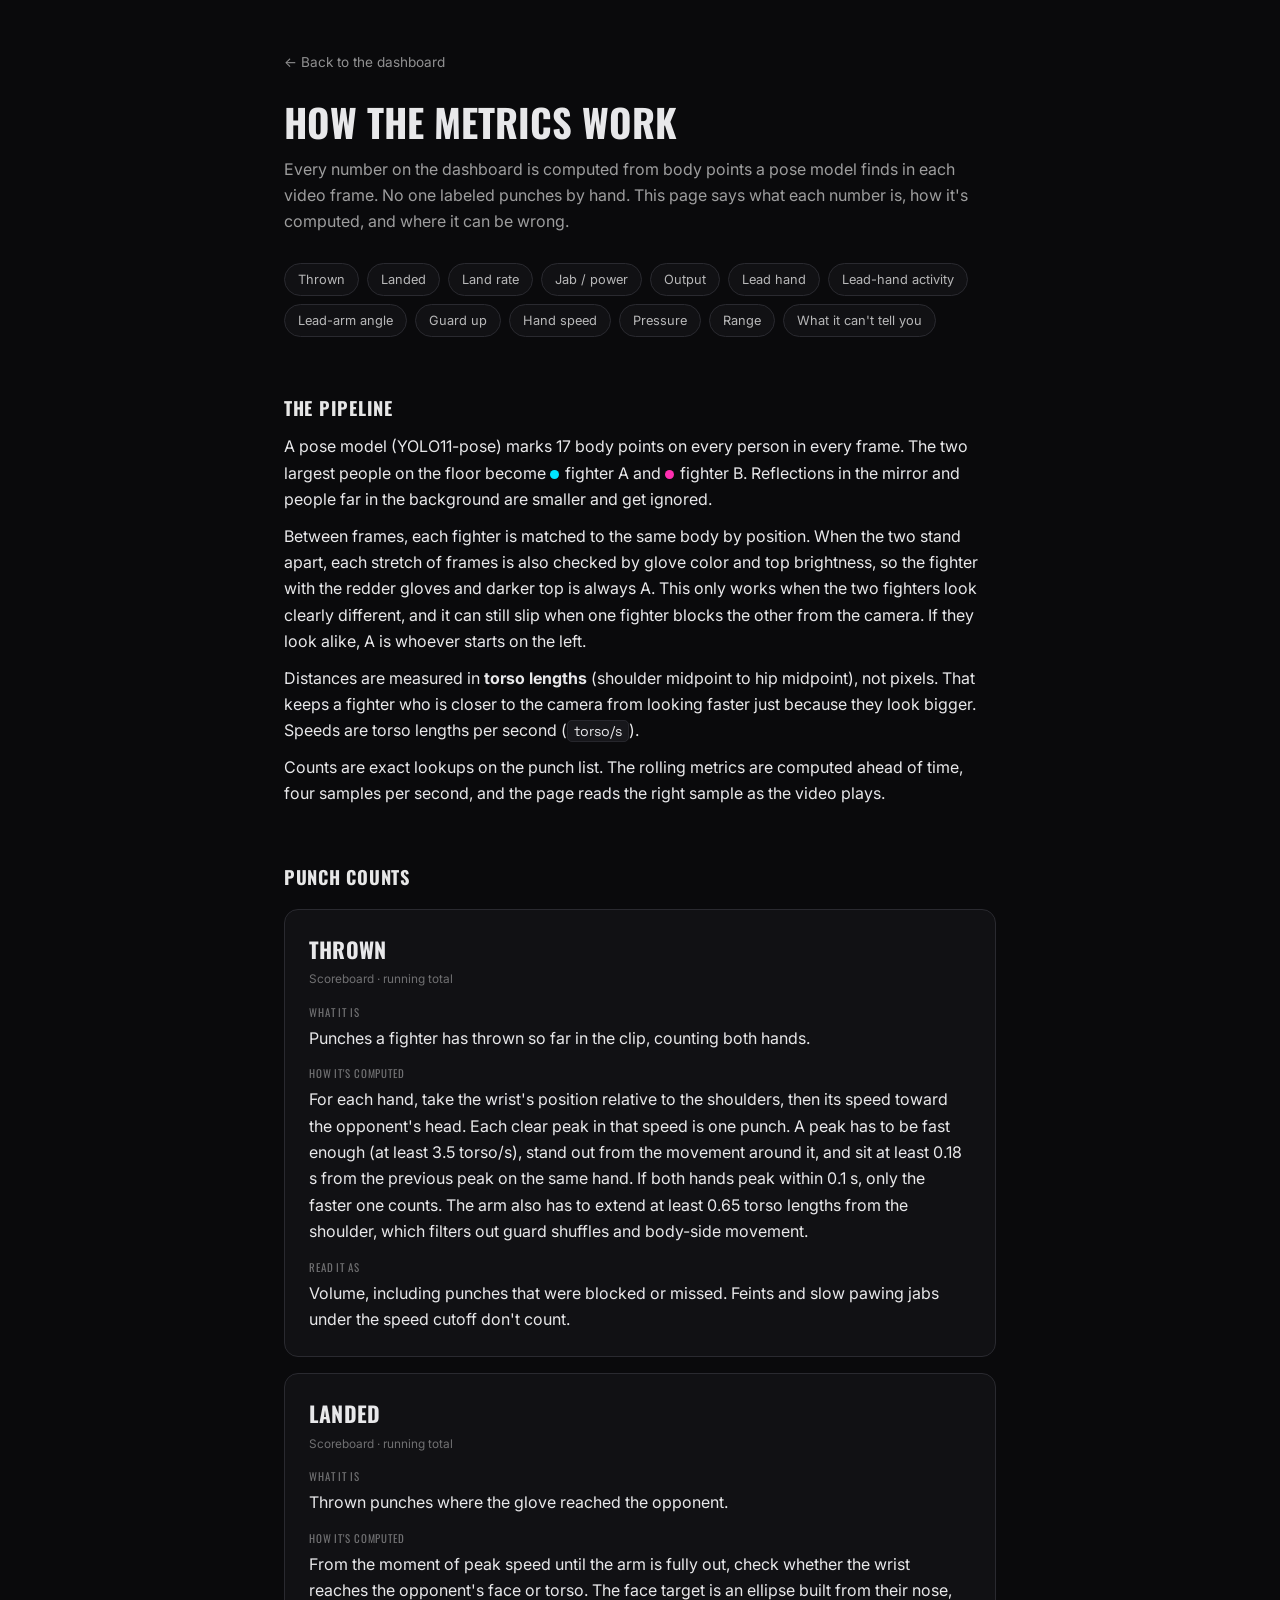
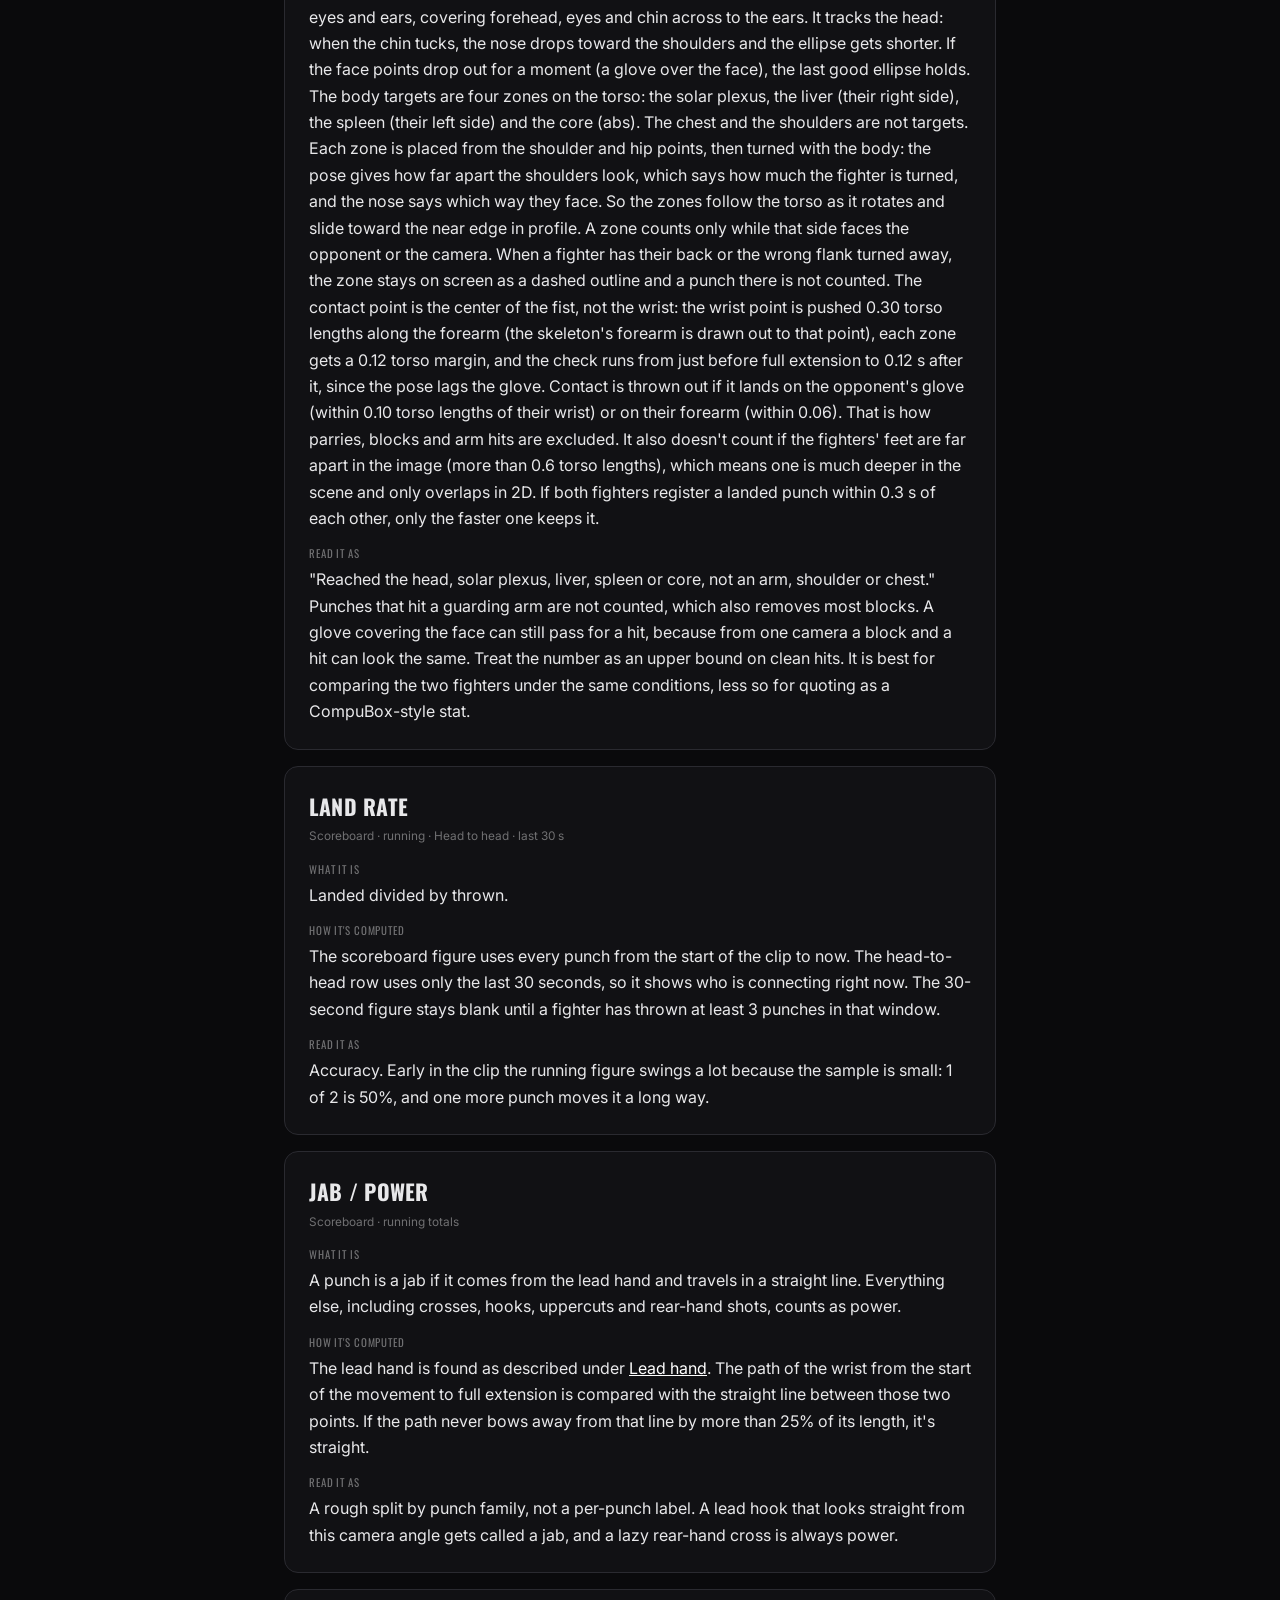
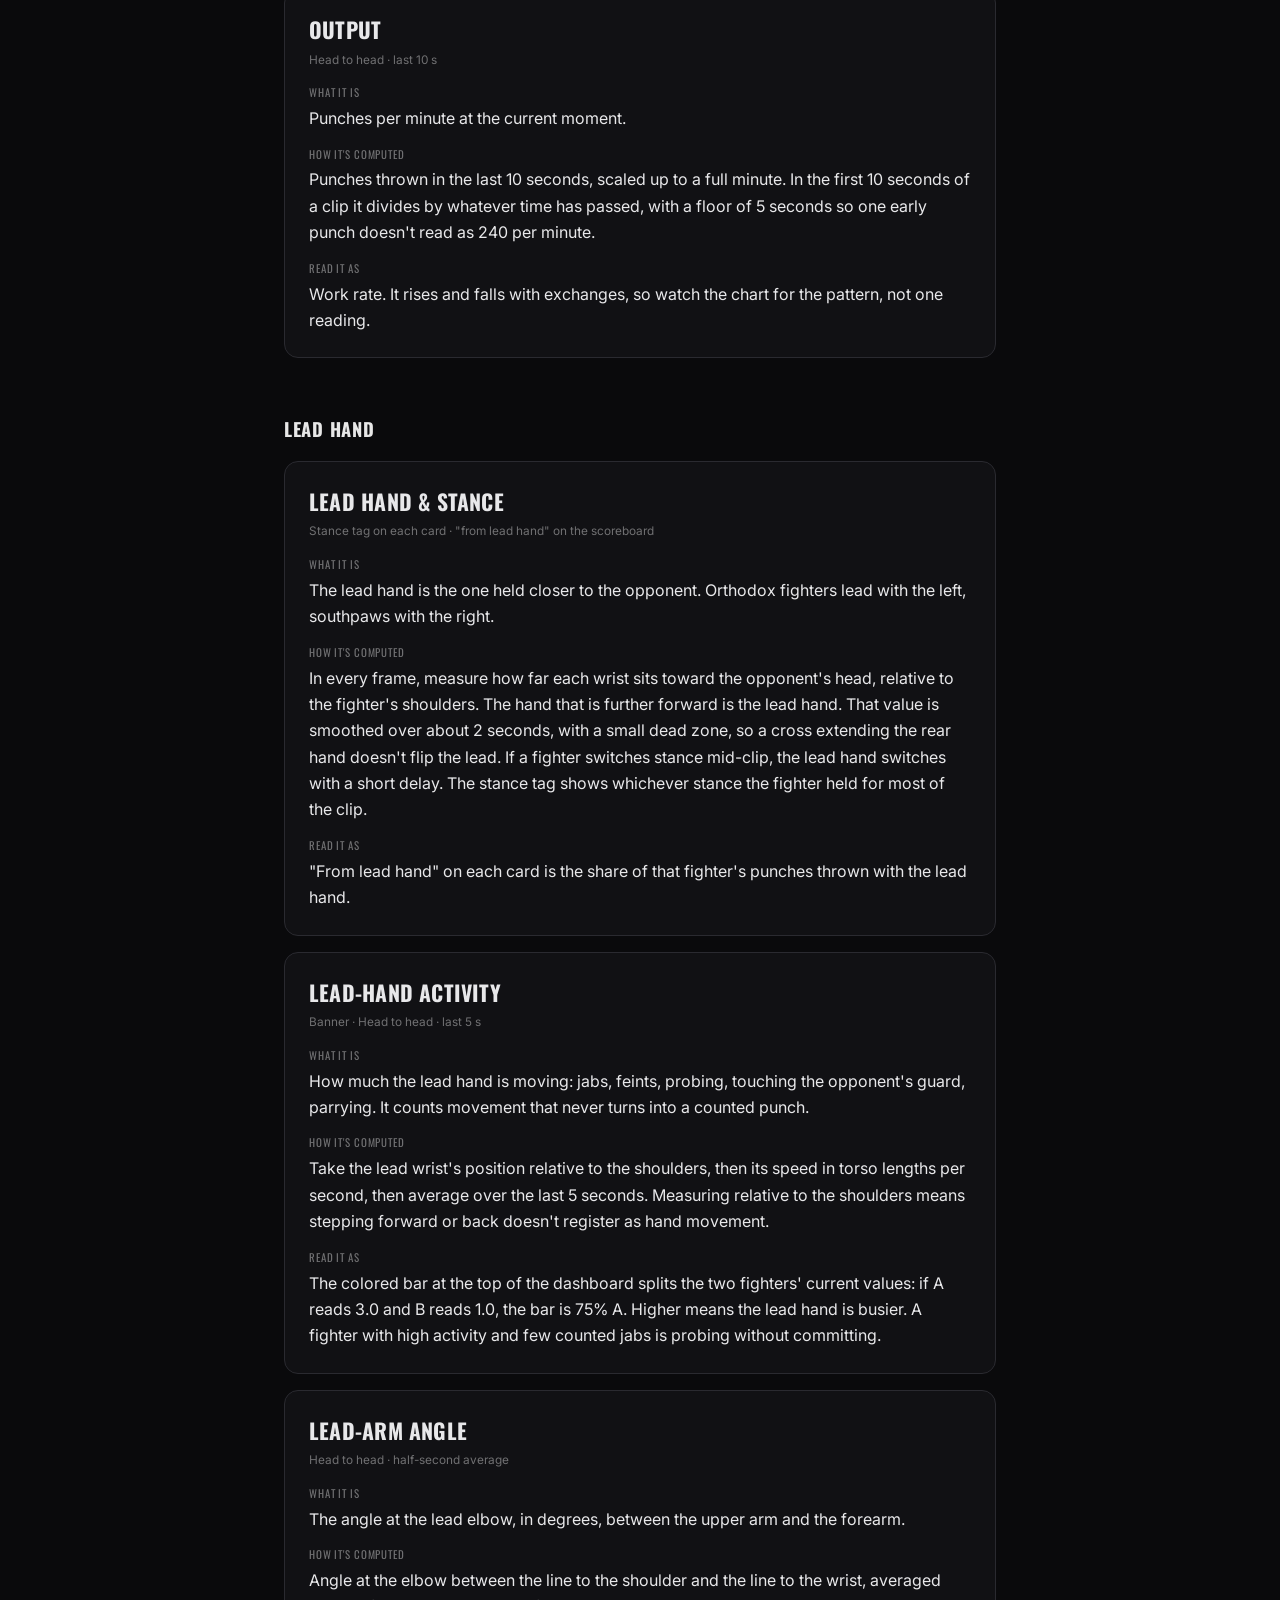
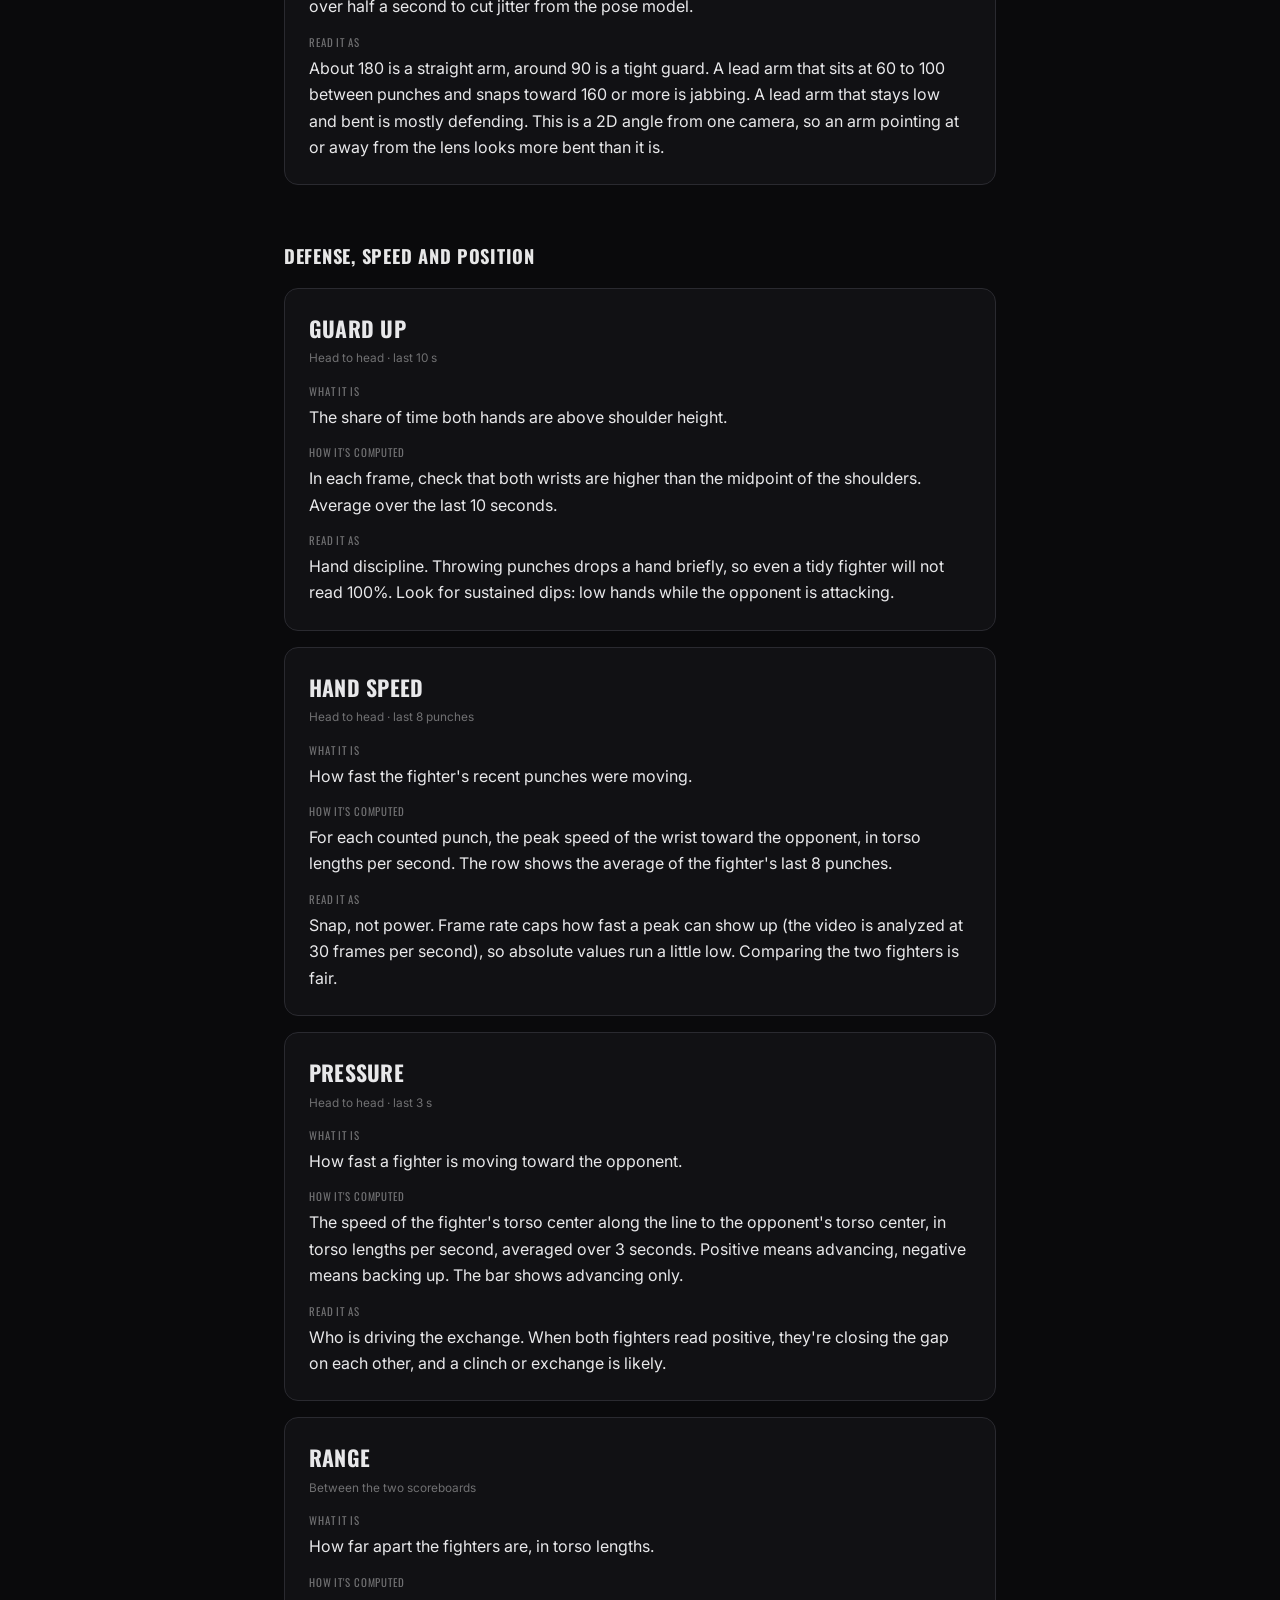
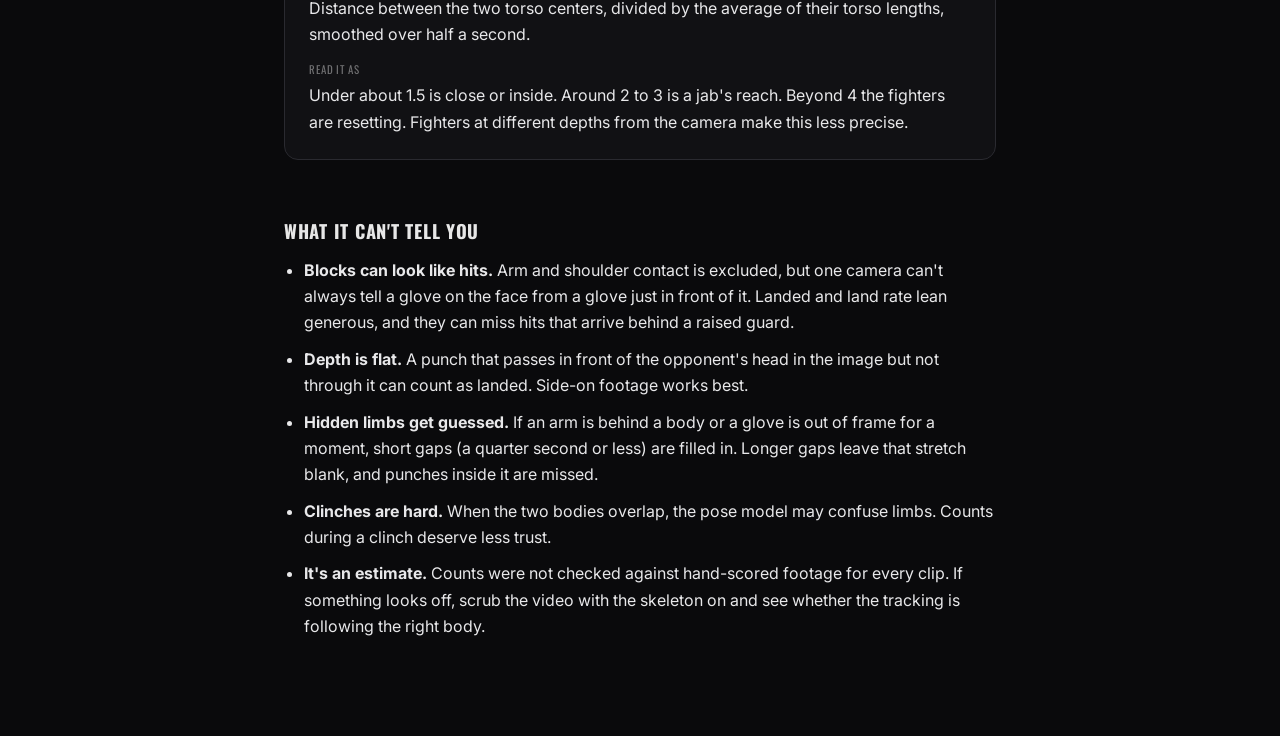
==== web-demo/metrics.html @ 83eae77d "Count from fist center, check landing through full extension, narrower guard exclusion; draw forearm" ====
<!DOCTYPE html>
<html lang="en">
<head>
<meta charset="UTF-8" />
<meta name="viewport" content="width=device-width, initial-scale=1.0" />
<title>CV Spar Analyzer | Metrics</title>
<link rel="icon" href="favicon.ico" sizes="any" />
<link rel="icon" type="image/png" sizes="32x32" href="assets/favicon-32.png" />
<link rel="icon" type="image/png" sizes="512x512" href="assets/favicon-512.png" />
<link rel="apple-touch-icon" href="assets/apple-touch-icon.png" />
<link rel="preconnect" href="https://fonts.googleapis.com">
<link rel="preconnect" href="https://fonts.gstatic.com" crossorigin>
<link href="https://fonts.googleapis.com/css2?family=Oswald:wght@500;700&family=Inter:wght@400;500;600&family=Space+Grotesk:wght@600;700&display=swap" rel="stylesheet">
<style>
  * { box-sizing: border-box; margin: 0; padding: 0; }
  html { scroll-behavior: smooth; }
  body { background: #0a0a0c; color: #e8e8ea; font-family: 'Inter', -apple-system, sans-serif; line-height: 1.65; }
  .wrap { width: min(760px, 100%); margin: 0 auto; padding: 48px 24px 96px; }
  .back { display: inline-block; color: rgba(255,255,255,0.55); font-size: 0.85rem; text-decoration: none; margin-bottom: 28px; }
  .back:hover { color: #fff; }
  h1 { font-family: 'Oswald', sans-serif; font-size: 2.4rem; font-weight: 700; text-transform: uppercase; line-height: 1.1; }
  .lede { color: rgba(255,255,255,0.6); margin-top: 12px; font-size: 1rem; }
  h2 { font-family: 'Oswald', sans-serif; font-size: 1.15rem; font-weight: 700; text-transform: uppercase; letter-spacing: 0.04em; margin: 56px 0 6px; color: rgba(255,255,255,0.9); }
  h3 { font-family: 'Oswald', sans-serif; font-size: 1.35rem; font-weight: 700; text-transform: uppercase; letter-spacing: 0.01em; }
  p { margin-top: 10px; }
  p.sub { color: rgba(255,255,255,0.55); font-size: 0.92rem; }
  code { font-family: 'Space Grotesk', monospace; font-size: 0.88em; background: #17171b; border: 1px solid #26262c; border-radius: 5px; padding: 1px 6px; }
  .toc { display: flex; flex-wrap: wrap; gap: 8px; margin-top: 28px; }
  .toc a { color: rgba(255,255,255,0.7); font-size: 0.8rem; text-decoration: none; border: 1px solid #2a2a30; border-radius: 999px; padding: 5px 13px; background: #111114; }
  .toc a:hover { border-color: rgba(255,255,255,0.45); color: #fff; }
  .metric { background: #111114; border: 1px solid #2a2a30; border-radius: 14px; padding: 22px 24px 24px; margin-top: 16px; scroll-margin-top: 20px; }
  .metric .where { font-size: 0.74rem; color: rgba(255,255,255,0.4); margin-top: 3px; }
  dl { margin-top: 14px; }
  dt { font-family: 'Oswald', sans-serif; font-size: 0.68rem; text-transform: uppercase; letter-spacing: 0.08em; color: rgba(255,255,255,0.4); margin-top: 14px; }
  dd { margin-top: 3px; }
  ul { margin: 8px 0 0 20px; }
  li { margin-top: 4px; }
  .limits li { margin-top: 10px; }
  .a-dot, .b-dot { display: inline-block; width: 9px; height: 9px; border-radius: 50%; margin-right: 6px; vertical-align: middle; }
  .a-dot { background: #00e5ff; }
  .b-dot { background: #ff2fb0; }
</style>
</head>
<body>
<div class="wrap">
  <a class="back" href="index.html">← Back to the dashboard</a>
  <h1>How the metrics work</h1>
  <p class="lede">Every number on the dashboard is computed from body points a pose model finds in each video frame. No one labeled punches by hand. This page says what each number is, how it's computed, and where it can be wrong.</p>

  <div class="toc">
    <a href="#thrown">Thrown</a>
    <a href="#landed">Landed</a>
    <a href="#land-rate">Land rate</a>
    <a href="#jab-power">Jab / power</a>
    <a href="#output">Output</a>
    <a href="#lead-hand">Lead hand</a>
    <a href="#lead-activity">Lead-hand activity</a>
    <a href="#lead-angle">Lead-arm angle</a>
    <a href="#guard">Guard up</a>
    <a href="#speed">Hand speed</a>
    <a href="#pressure">Pressure</a>
    <a href="#range">Range</a>
    <a href="#limits">What it can't tell you</a>
  </div>

  <h2>The pipeline</h2>
  <p>A pose model (YOLO11-pose) marks 17 body points on every person in every frame. The two largest people on the floor become <span class="a-dot"></span>fighter A and <span class="b-dot"></span>fighter B. Reflections in the mirror and people far in the background are smaller and get ignored.</p>
  <p>Between frames, each fighter is matched to the same body by position. When the two stand apart, each stretch of frames is also checked by glove color and top brightness, so the fighter with the redder gloves and darker top is always A. This only works when the two fighters look clearly different, and it can still slip when one fighter blocks the other from the camera. If they look alike, A is whoever starts on the left.</p>
  <p>Distances are measured in <strong>torso lengths</strong> (shoulder midpoint to hip midpoint), not pixels. That keeps a fighter who is closer to the camera from looking faster just because they look bigger. Speeds are torso lengths per second (<code>torso/s</code>).</p>
  <p>Counts are exact lookups on the punch list. The rolling metrics are computed ahead of time, four samples per second, and the page reads the right sample as the video plays.</p>

  <h2>Punch counts</h2>

  <div class="metric" id="thrown">
    <h3>Thrown</h3>
    <div class="where">Scoreboard · running total</div>
    <dl>
      <dt>What it is</dt>
      <dd>Punches a fighter has thrown so far in the clip, counting both hands.</dd>
      <dt>How it's computed</dt>
      <dd>For each hand, take the wrist's position relative to the shoulders, then its speed toward the opponent's head. Each clear peak in that speed is one punch. A peak has to be fast enough (at least 3.5 torso/s), stand out from the movement around it, and sit at least 0.18 s from the previous peak on the same hand. If both hands peak within 0.1 s, only the faster one counts. The arm also has to extend at least 0.65 torso lengths from the shoulder, which filters out guard shuffles and body-side movement.</dd>
      <dt>Read it as</dt>
      <dd>Volume, including punches that were blocked or missed. Feints and slow pawing jabs under the speed cutoff don't count.</dd>
    </dl>
  </div>

  <div class="metric" id="landed">
    <h3>Landed</h3>
    <div class="where">Scoreboard · running total</div>
    <dl>
      <dt>What it is</dt>
      <dd>Thrown punches where the glove reached the opponent.</dd>
      <dt>How it's computed</dt>
      <dd>From the moment of peak speed until the arm is fully out, check whether the wrist reaches the opponent's face or torso. The face target is an ellipse built from their nose, eyes and ears, covering forehead, eyes and chin across to the ears. It tracks the head: when the chin tucks, the nose drops toward the shoulders and the ellipse gets shorter. If the face points drop out for a moment (a glove over the face), the last good ellipse holds. The body targets are four zones on the torso: the solar plexus, the liver (their right side), the spleen (their left side) and the core (abs). The chest and the shoulders are not targets. Each zone is placed from the shoulder and hip points, then turned with the body: the pose gives how far apart the shoulders look, which says how much the fighter is turned, and the nose says which way they face. So the zones follow the torso as it rotates and slide toward the near edge in profile. A zone counts only while that side faces the opponent or the camera. When a fighter has their back or the wrong flank turned away, the zone stays on screen as a dashed outline and a punch there is not counted. The contact point is the center of the fist, not the wrist: the wrist point is pushed 0.30 torso lengths along the forearm (the skeleton's forearm is drawn out to that point), each zone gets a 0.12 torso margin, and the check runs from just before full extension to 0.12 s after it, since the pose lags the glove. Contact is thrown out if it lands on the opponent's glove (within 0.10 torso lengths of their wrist) or on their forearm (within 0.06). That is how parries, blocks and arm hits are excluded. It also doesn't count if the fighters' feet are far apart in the image (more than 0.6 torso lengths), which means one is much deeper in the scene and only overlaps in 2D. If both fighters register a landed punch within 0.3 s of each other, only the faster one keeps it.</dd>
      <dt>Read it as</dt>
      <dd>"Reached the head, solar plexus, liver, spleen or core, not an arm, shoulder or chest." Punches that hit a guarding arm are not counted, which also removes most blocks. A glove covering the face can still pass for a hit, because from one camera a block and a hit can look the same. Treat the number as an upper bound on clean hits. It is best for comparing the two fighters under the same conditions, less so for quoting as a CompuBox-style stat.</dd>
    </dl>
  </div>

  <div class="metric" id="land-rate">
    <h3>Land rate</h3>
    <div class="where">Scoreboard · running · Head to head · last 30 s</div>
    <dl>
      <dt>What it is</dt>
      <dd>Landed divided by thrown.</dd>
      <dt>How it's computed</dt>
      <dd>The scoreboard figure uses every punch from the start of the clip to now. The head-to-head row uses only the last 30 seconds, so it shows who is connecting right now. The 30-second figure stays blank until a fighter has thrown at least 3 punches in that window.</dd>
      <dt>Read it as</dt>
      <dd>Accuracy. Early in the clip the running figure swings a lot because the sample is small: 1 of 2 is 50%, and one more punch moves it a long way.</dd>
    </dl>
  </div>

  <div class="metric" id="jab-power">
    <h3>Jab / power</h3>
    <div class="where">Scoreboard · running totals</div>
    <dl>
      <dt>What it is</dt>
      <dd>A punch is a jab if it comes from the lead hand and travels in a straight line. Everything else, including crosses, hooks, uppercuts and rear-hand shots, counts as power.</dd>
      <dt>How it's computed</dt>
      <dd>The lead hand is found as described under <a href="#lead-hand" style="color:#fff">Lead hand</a>. The path of the wrist from the start of the movement to full extension is compared with the straight line between those two points. If the path never bows away from that line by more than 25% of its length, it's straight.</dd>
      <dt>Read it as</dt>
      <dd>A rough split by punch family, not a per-punch label. A lead hook that looks straight from this camera angle gets called a jab, and a lazy rear-hand cross is always power.</dd>
    </dl>
  </div>

  <div class="metric" id="output">
    <h3>Output</h3>
    <div class="where">Head to head · last 10 s</div>
    <dl>
      <dt>What it is</dt>
      <dd>Punches per minute at the current moment.</dd>
      <dt>How it's computed</dt>
      <dd>Punches thrown in the last 10 seconds, scaled up to a full minute. In the first 10 seconds of a clip it divides by whatever time has passed, with a floor of 5 seconds so one early punch doesn't read as 240 per minute.</dd>
      <dt>Read it as</dt>
      <dd>Work rate. It rises and falls with exchanges, so watch the chart for the pattern, not one reading.</dd>
    </dl>
  </div>

  <h2>Lead hand</h2>

  <div class="metric" id="lead-hand">
    <h3>Lead hand &amp; stance</h3>
    <div class="where">Stance tag on each card · "from lead hand" on the scoreboard</div>
    <dl>
      <dt>What it is</dt>
      <dd>The lead hand is the one held closer to the opponent. Orthodox fighters lead with the left, southpaws with the right.</dd>
      <dt>How it's computed</dt>
      <dd>In every frame, measure how far each wrist sits toward the opponent's head, relative to the fighter's shoulders. The hand that is further forward is the lead hand. That value is smoothed over about 2 seconds, with a small dead zone, so a cross extending the rear hand doesn't flip the lead. If a fighter switches stance mid-clip, the lead hand switches with a short delay. The stance tag shows whichever stance the fighter held for most of the clip.</dd>
      <dt>Read it as</dt>
      <dd>"From lead hand" on each card is the share of that fighter's punches thrown with the lead hand.</dd>
    </dl>
  </div>

  <div class="metric" id="lead-activity">
    <h3>Lead-hand activity</h3>
    <div class="where">Banner · Head to head · last 5 s</div>
    <dl>
      <dt>What it is</dt>
      <dd>How much the lead hand is moving: jabs, feints, probing, touching the opponent's guard, parrying. It counts movement that never turns into a counted punch.</dd>
      <dt>How it's computed</dt>
      <dd>Take the lead wrist's position relative to the shoulders, then its speed in torso lengths per second, then average over the last 5 seconds. Measuring relative to the shoulders means stepping forward or back doesn't register as hand movement.</dd>
      <dt>Read it as</dt>
      <dd>The colored bar at the top of the dashboard splits the two fighters' current values: if A reads 3.0 and B reads 1.0, the bar is 75% A. Higher means the lead hand is busier. A fighter with high activity and few counted jabs is probing without committing.</dd>
    </dl>
  </div>

  <div class="metric" id="lead-angle">
    <h3>Lead-arm angle</h3>
    <div class="where">Head to head · half-second average</div>
    <dl>
      <dt>What it is</dt>
      <dd>The angle at the lead elbow, in degrees, between the upper arm and the forearm.</dd>
      <dt>How it's computed</dt>
      <dd>Angle at the elbow between the line to the shoulder and the line to the wrist, averaged over half a second to cut jitter from the pose model.</dd>
      <dt>Read it as</dt>
      <dd>About 180 is a straight arm, around 90 is a tight guard. A lead arm that sits at 60 to 100 between punches and snaps toward 160 or more is jabbing. A lead arm that stays low and bent is mostly defending. This is a 2D angle from one camera, so an arm pointing at or away from the lens looks more bent than it is.</dd>
    </dl>
  </div>

  <h2>Defense, speed and position</h2>

  <div class="metric" id="guard">
    <h3>Guard up</h3>
    <div class="where">Head to head · last 10 s</div>
    <dl>
      <dt>What it is</dt>
      <dd>The share of time both hands are above shoulder height.</dd>
      <dt>How it's computed</dt>
      <dd>In each frame, check that both wrists are higher than the midpoint of the shoulders. Average over the last 10 seconds.</dd>
      <dt>Read it as</dt>
      <dd>Hand discipline. Throwing punches drops a hand briefly, so even a tidy fighter will not read 100%. Look for sustained dips: low hands while the opponent is attacking.</dd>
    </dl>
  </div>

  <div class="metric" id="speed">
    <h3>Hand speed</h3>
    <div class="where">Head to head · last 8 punches</div>
    <dl>
      <dt>What it is</dt>
      <dd>How fast the fighter's recent punches were moving.</dd>
      <dt>How it's computed</dt>
      <dd>For each counted punch, the peak speed of the wrist toward the opponent, in torso lengths per second. The row shows the average of the fighter's last 8 punches.</dd>
      <dt>Read it as</dt>
      <dd>Snap, not power. Frame rate caps how fast a peak can show up (the video is analyzed at 30 frames per second), so absolute values run a little low. Comparing the two fighters is fair.</dd>
    </dl>
  </div>

  <div class="metric" id="pressure">
    <h3>Pressure</h3>
    <div class="where">Head to head · last 3 s</div>
    <dl>
      <dt>What it is</dt>
      <dd>How fast a fighter is moving toward the opponent.</dd>
      <dt>How it's computed</dt>
      <dd>The speed of the fighter's torso center along the line to the opponent's torso center, in torso lengths per second, averaged over 3 seconds. Positive means advancing, negative means backing up. The bar shows advancing only.</dd>
      <dt>Read it as</dt>
      <dd>Who is driving the exchange. When both fighters read positive, they're closing the gap on each other, and a clinch or exchange is likely.</dd>
    </dl>
  </div>

  <div class="metric" id="range">
    <h3>Range</h3>
    <div class="where">Between the two scoreboards</div>
    <dl>
      <dt>What it is</dt>
      <dd>How far apart the fighters are, in torso lengths.</dd>
      <dt>How it's computed</dt>
      <dd>Distance between the two torso centers, divided by the average of their torso lengths, smoothed over half a second.</dd>
      <dt>Read it as</dt>
      <dd>Under about 1.5 is close or inside. Around 2 to 3 is a jab's reach. Beyond 4 the fighters are resetting. Fighters at different depths from the camera make this less precise.</dd>
    </dl>
  </div>

  <h2 id="limits">What it can't tell you</h2>
  <ul class="limits">
    <li><strong>Blocks can look like hits.</strong> Arm and shoulder contact is excluded, but one camera can't always tell a glove on the face from a glove just in front of it. Landed and land rate lean generous, and they can miss hits that arrive behind a raised guard.</li>
    <li><strong>Depth is flat.</strong> A punch that passes in front of the opponent's head in the image but not through it can count as landed. Side-on footage works best.</li>
    <li><strong>Hidden limbs get guessed.</strong> If an arm is behind a body or a glove is out of frame for a moment, short gaps (a quarter second or less) are filled in. Longer gaps leave that stretch blank, and punches inside it are missed.</li>
    <li><strong>Clinches are hard.</strong> When the two bodies overlap, the pose model may confuse limbs. Counts during a clinch deserve less trust.</li>
    <li><strong>It's an estimate.</strong> Counts were not checked against hand-scored footage for every clip. If something looks off, scrub the video with the skeleton on and see whether the tracking is following the right body.</li>
  </ul>
</div>
</body>
</html>
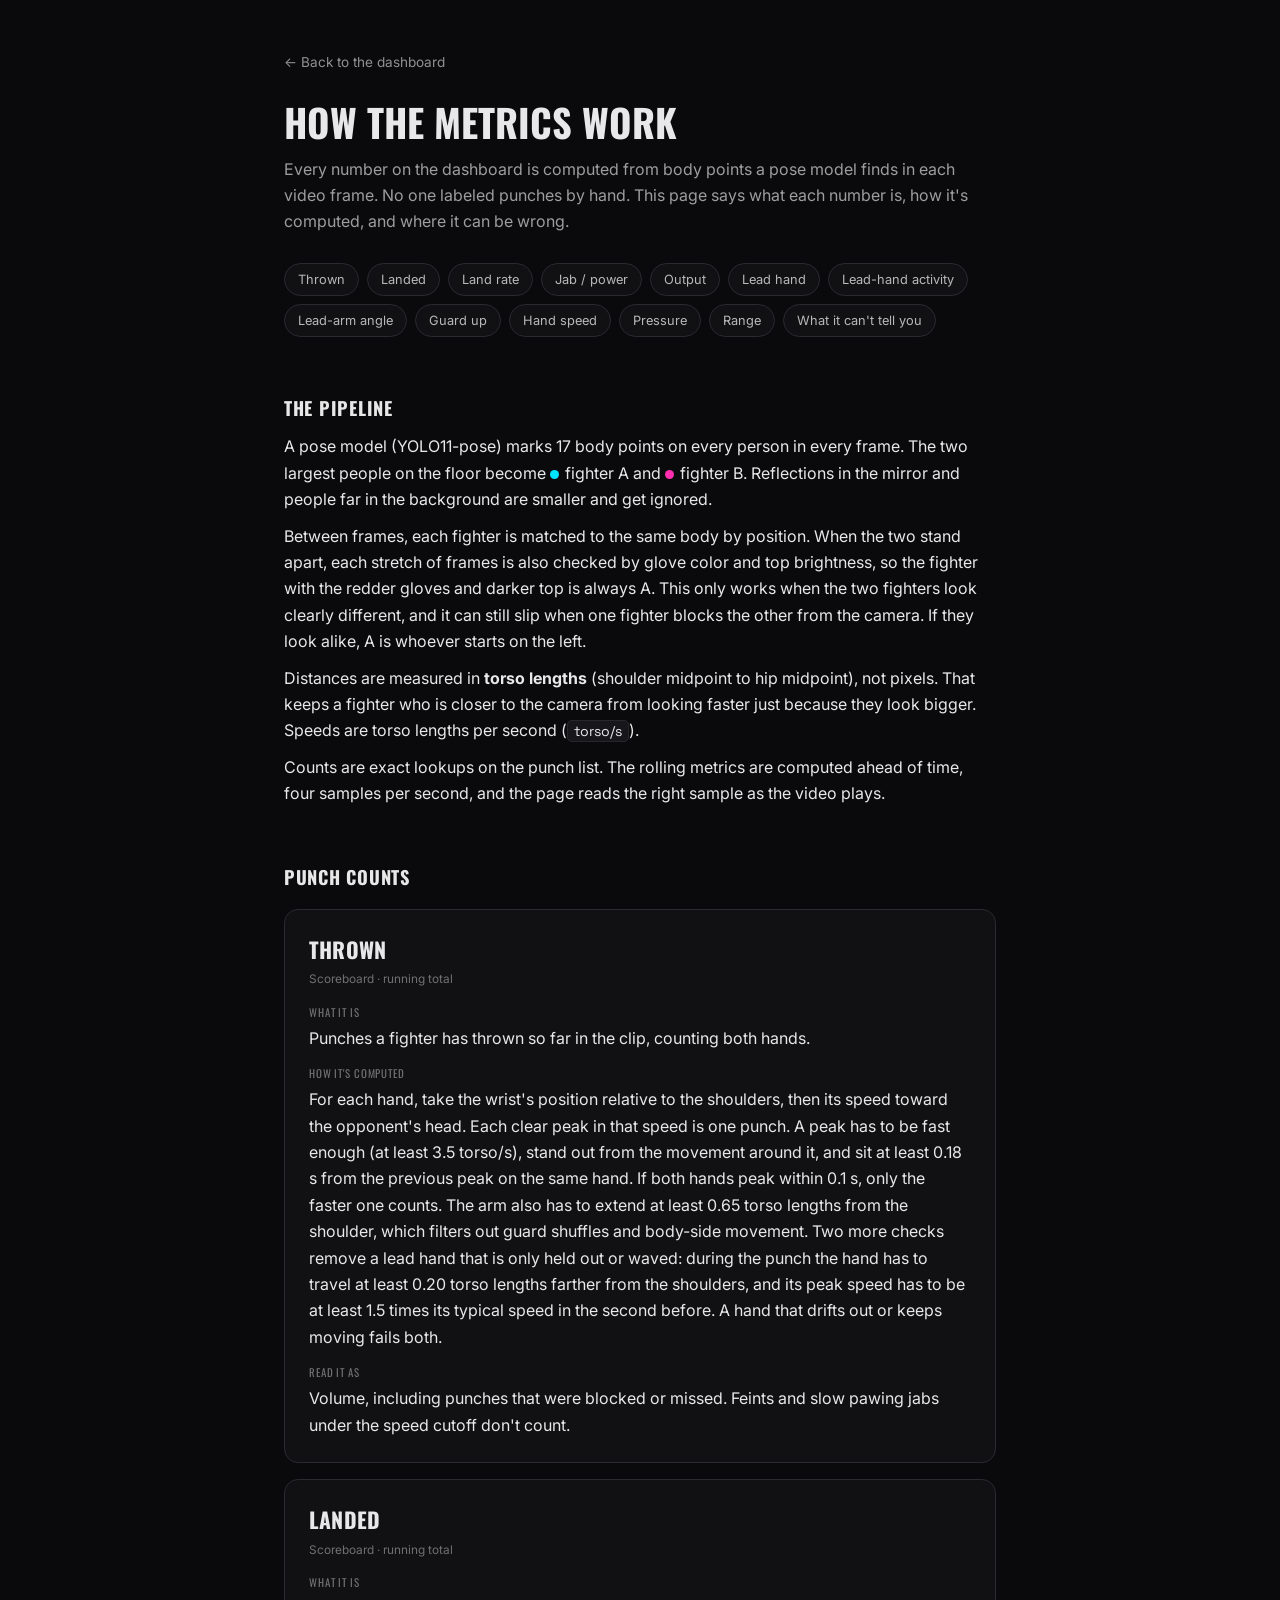
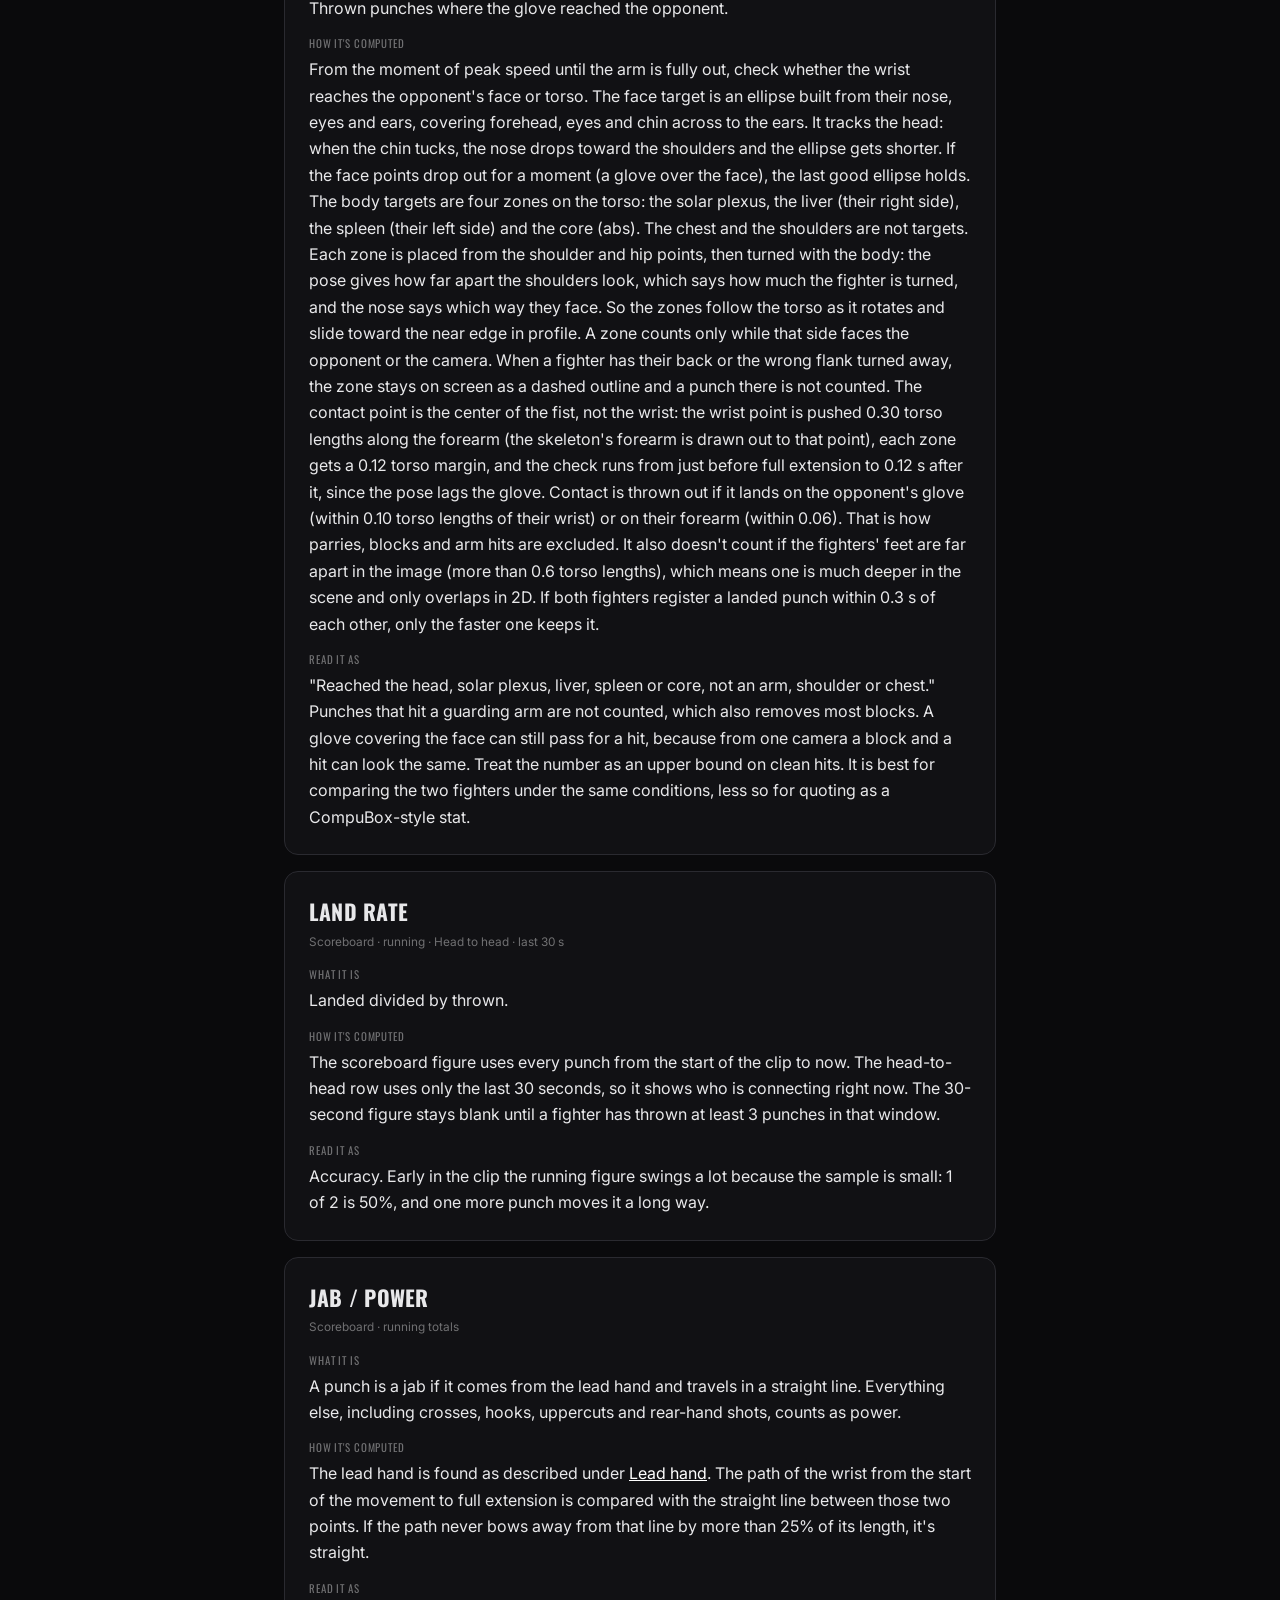
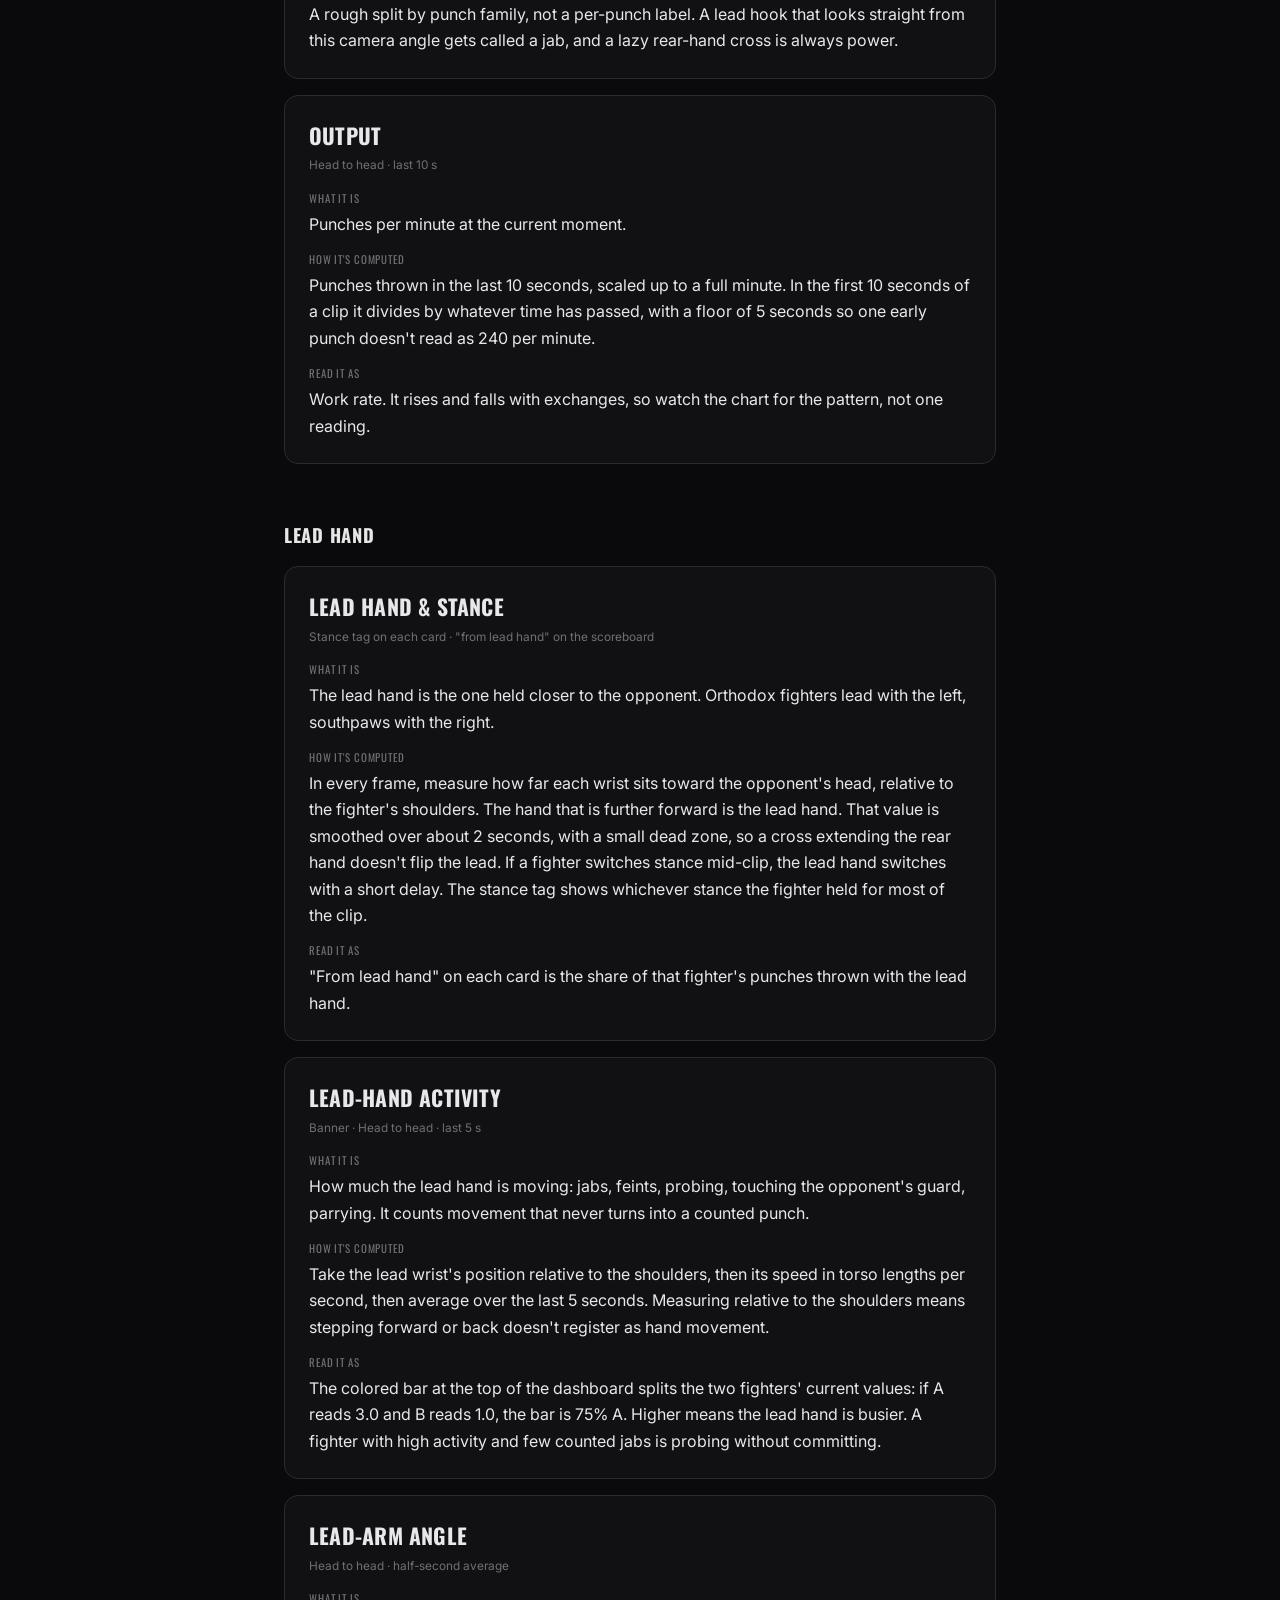
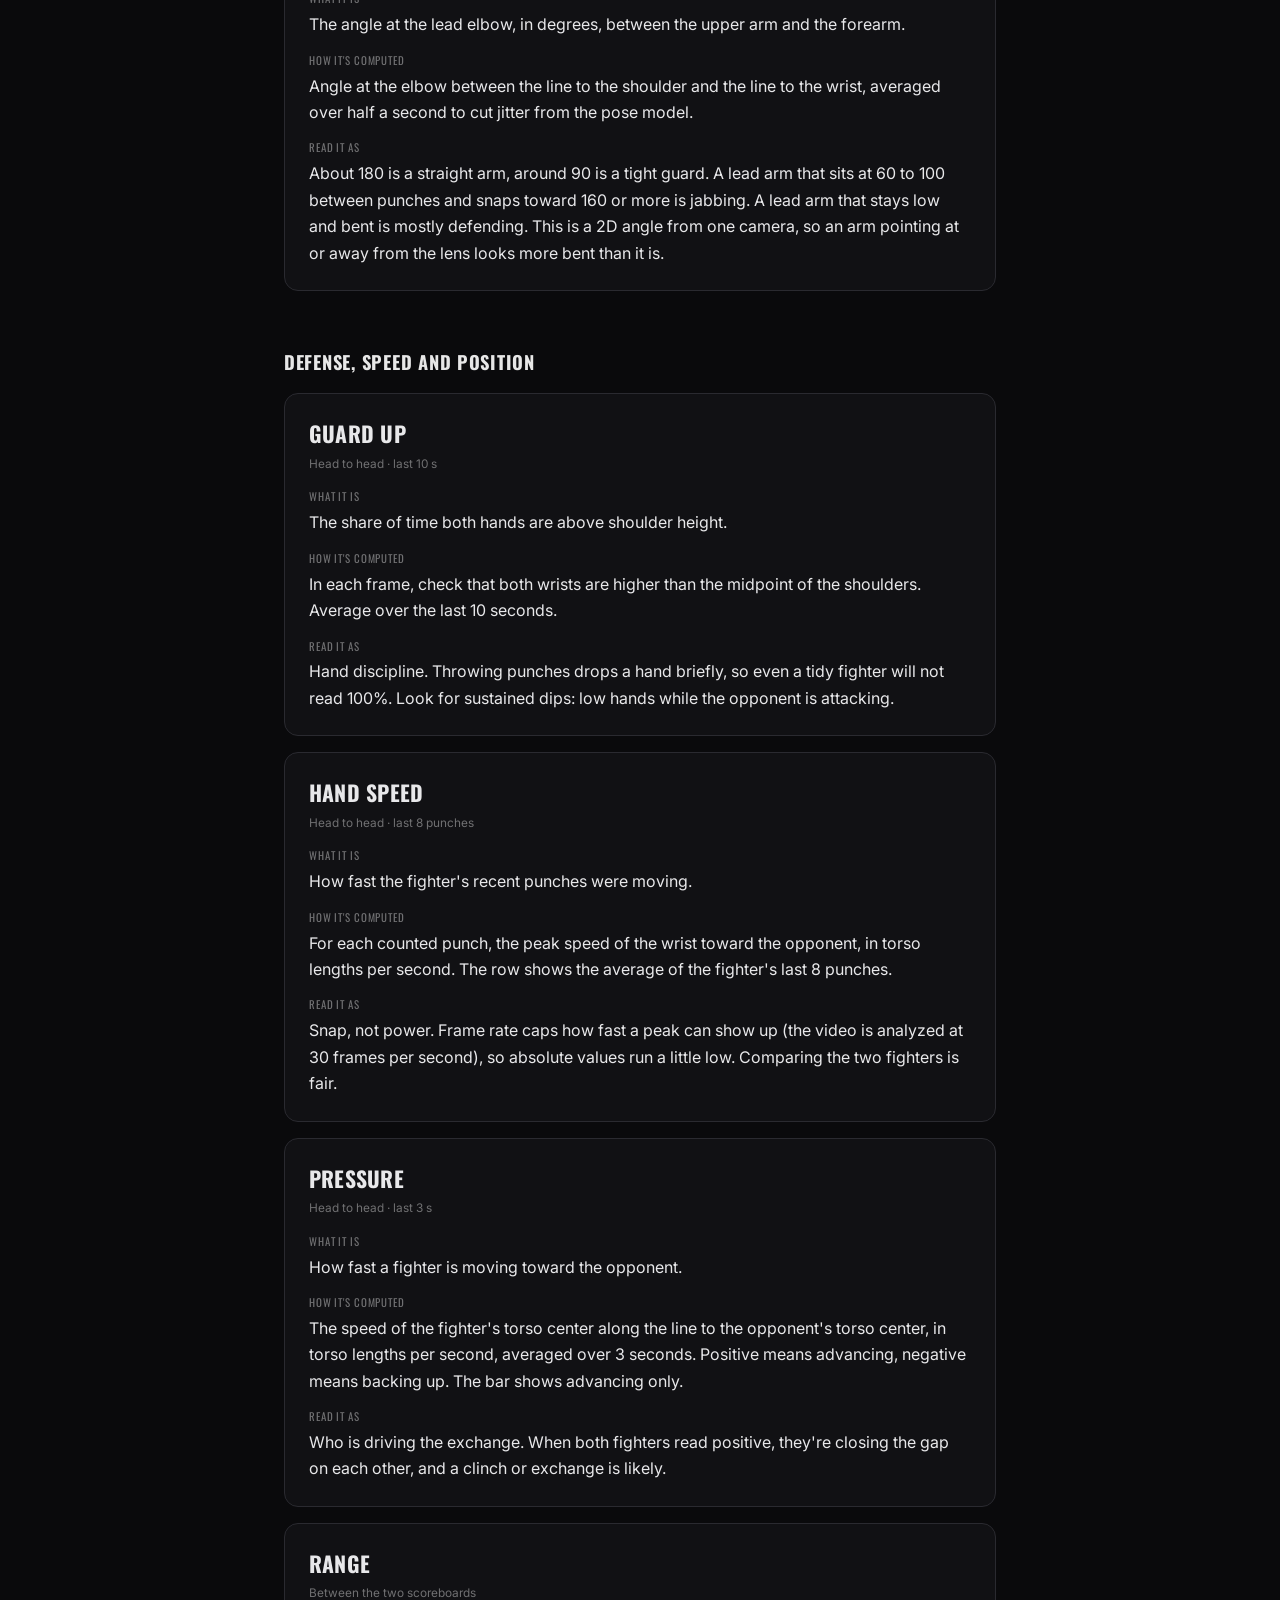
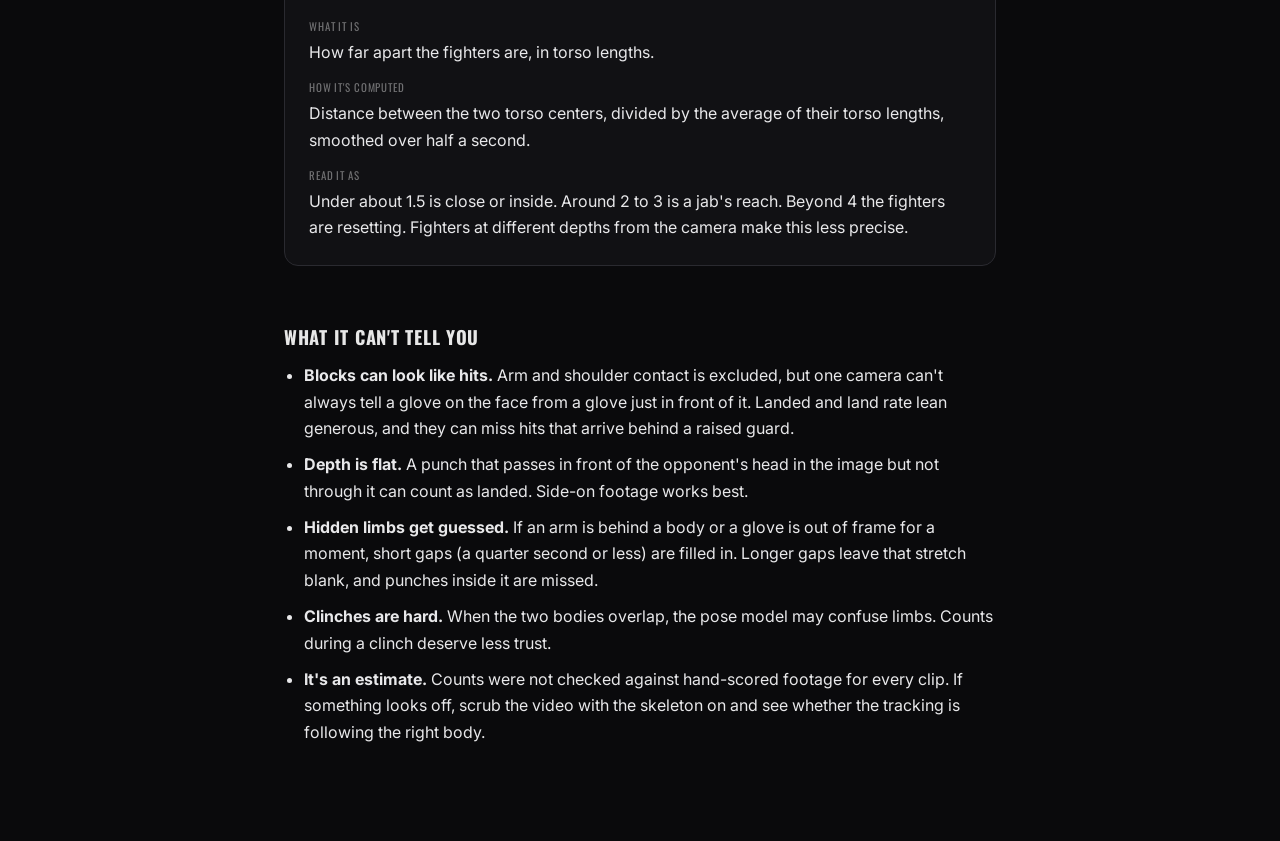
==== commit a6c3c1bd: "Filter lead-hand drifts and waving: require travel and a speed burst over the hand's own baseline Co" ====
--- a/web-demo/metrics.html
+++ b/web-demo/metrics.html
@@ -78,7 +78,7 @@
       <dt>What it is</dt>
       <dd>Punches a fighter has thrown so far in the clip, counting both hands.</dd>
       <dt>How it's computed</dt>
-      <dd>For each hand, take the wrist's position relative to the shoulders, then its speed toward the opponent's head. Each clear peak in that speed is one punch. A peak has to be fast enough (at least 3.5 torso/s), stand out from the movement around it, and sit at least 0.18 s from the previous peak on the same hand. If both hands peak within 0.1 s, only the faster one counts. The arm also has to extend at least 0.65 torso lengths from the shoulder, which filters out guard shuffles and body-side movement.</dd>
+      <dd>For each hand, take the wrist's position relative to the shoulders, then its speed toward the opponent's head. Each clear peak in that speed is one punch. A peak has to be fast enough (at least 3.5 torso/s), stand out from the movement around it, and sit at least 0.18 s from the previous peak on the same hand. If both hands peak within 0.1 s, only the faster one counts. The arm also has to extend at least 0.65 torso lengths from the shoulder, which filters out guard shuffles and body-side movement. Two more checks remove a lead hand that is only held out or waved: during the punch the hand has to travel at least 0.20 torso lengths farther from the shoulders, and its peak speed has to be at least 1.5 times its typical speed in the second before. A hand that drifts out or keeps moving fails both.</dd>
       <dt>Read it as</dt>
       <dd>Volume, including punches that were blocked or missed. Feints and slow pawing jabs under the speed cutoff don't count.</dd>
     </dl>
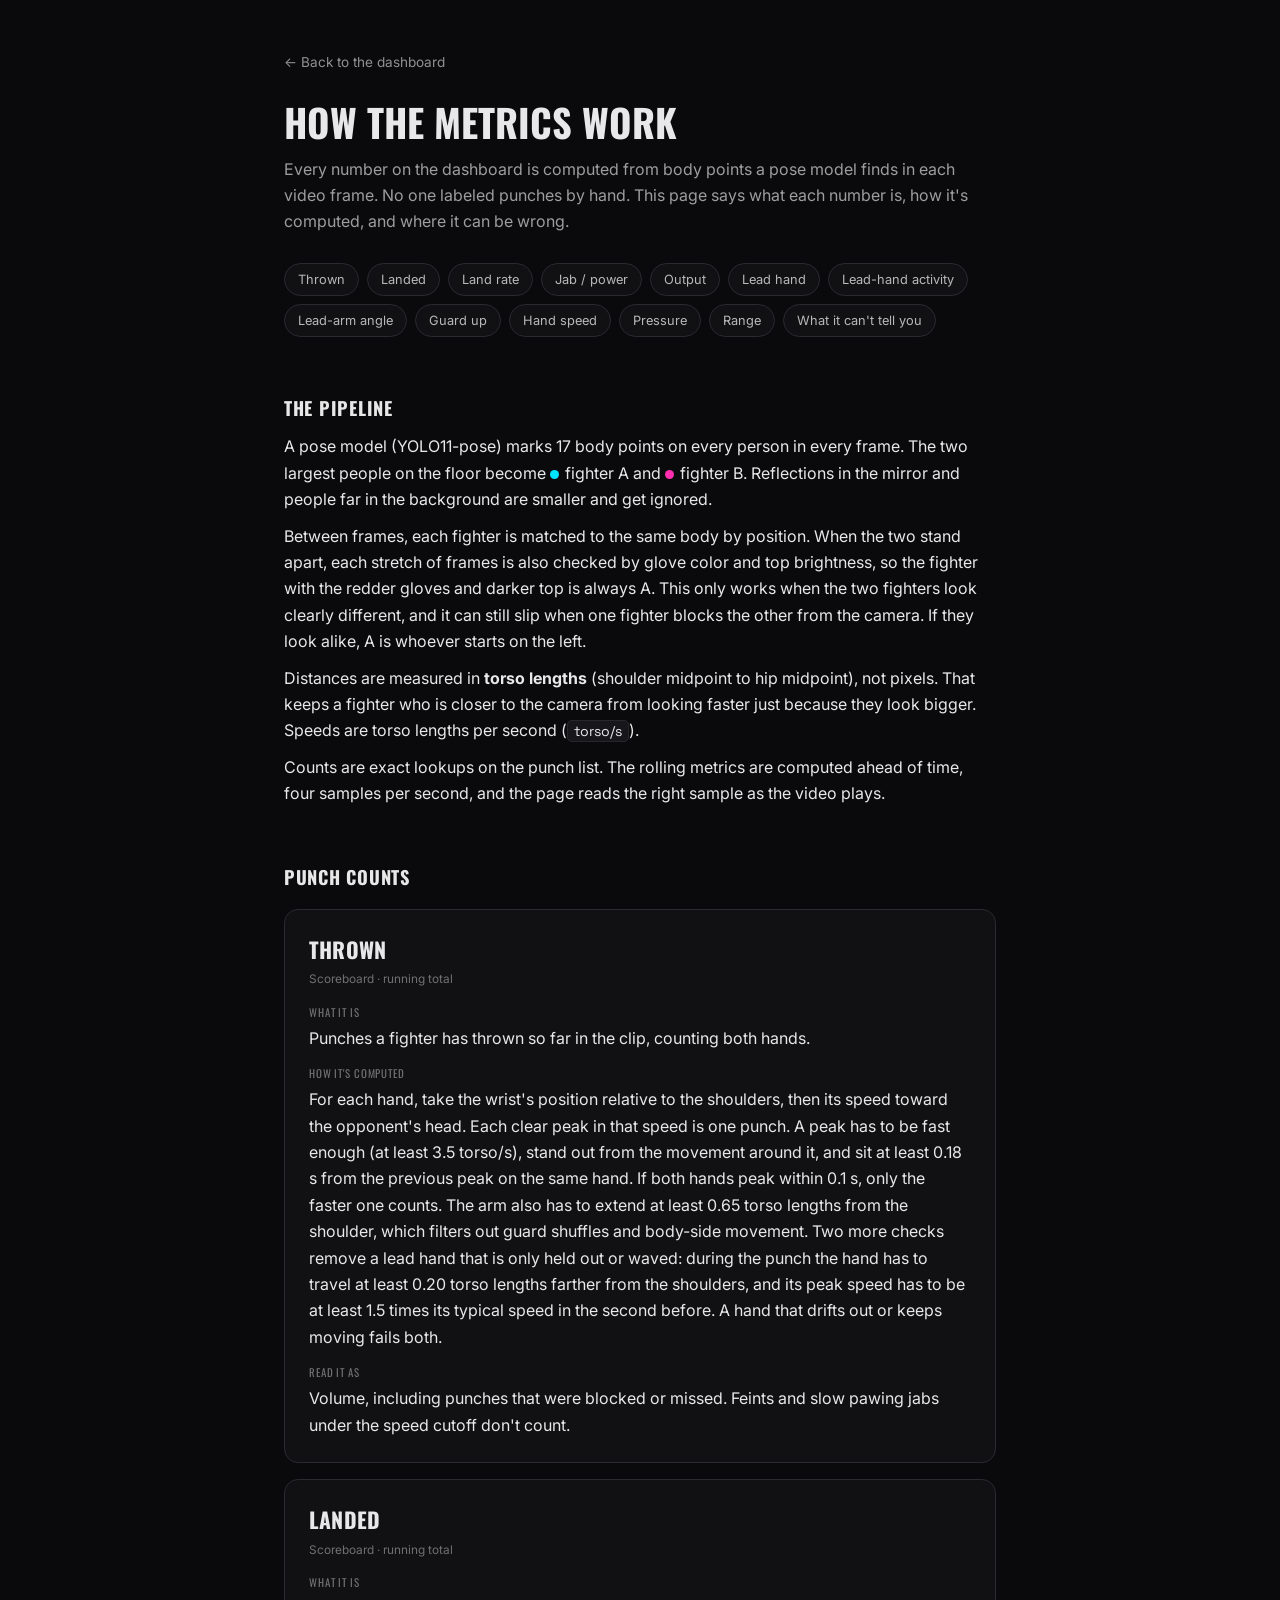
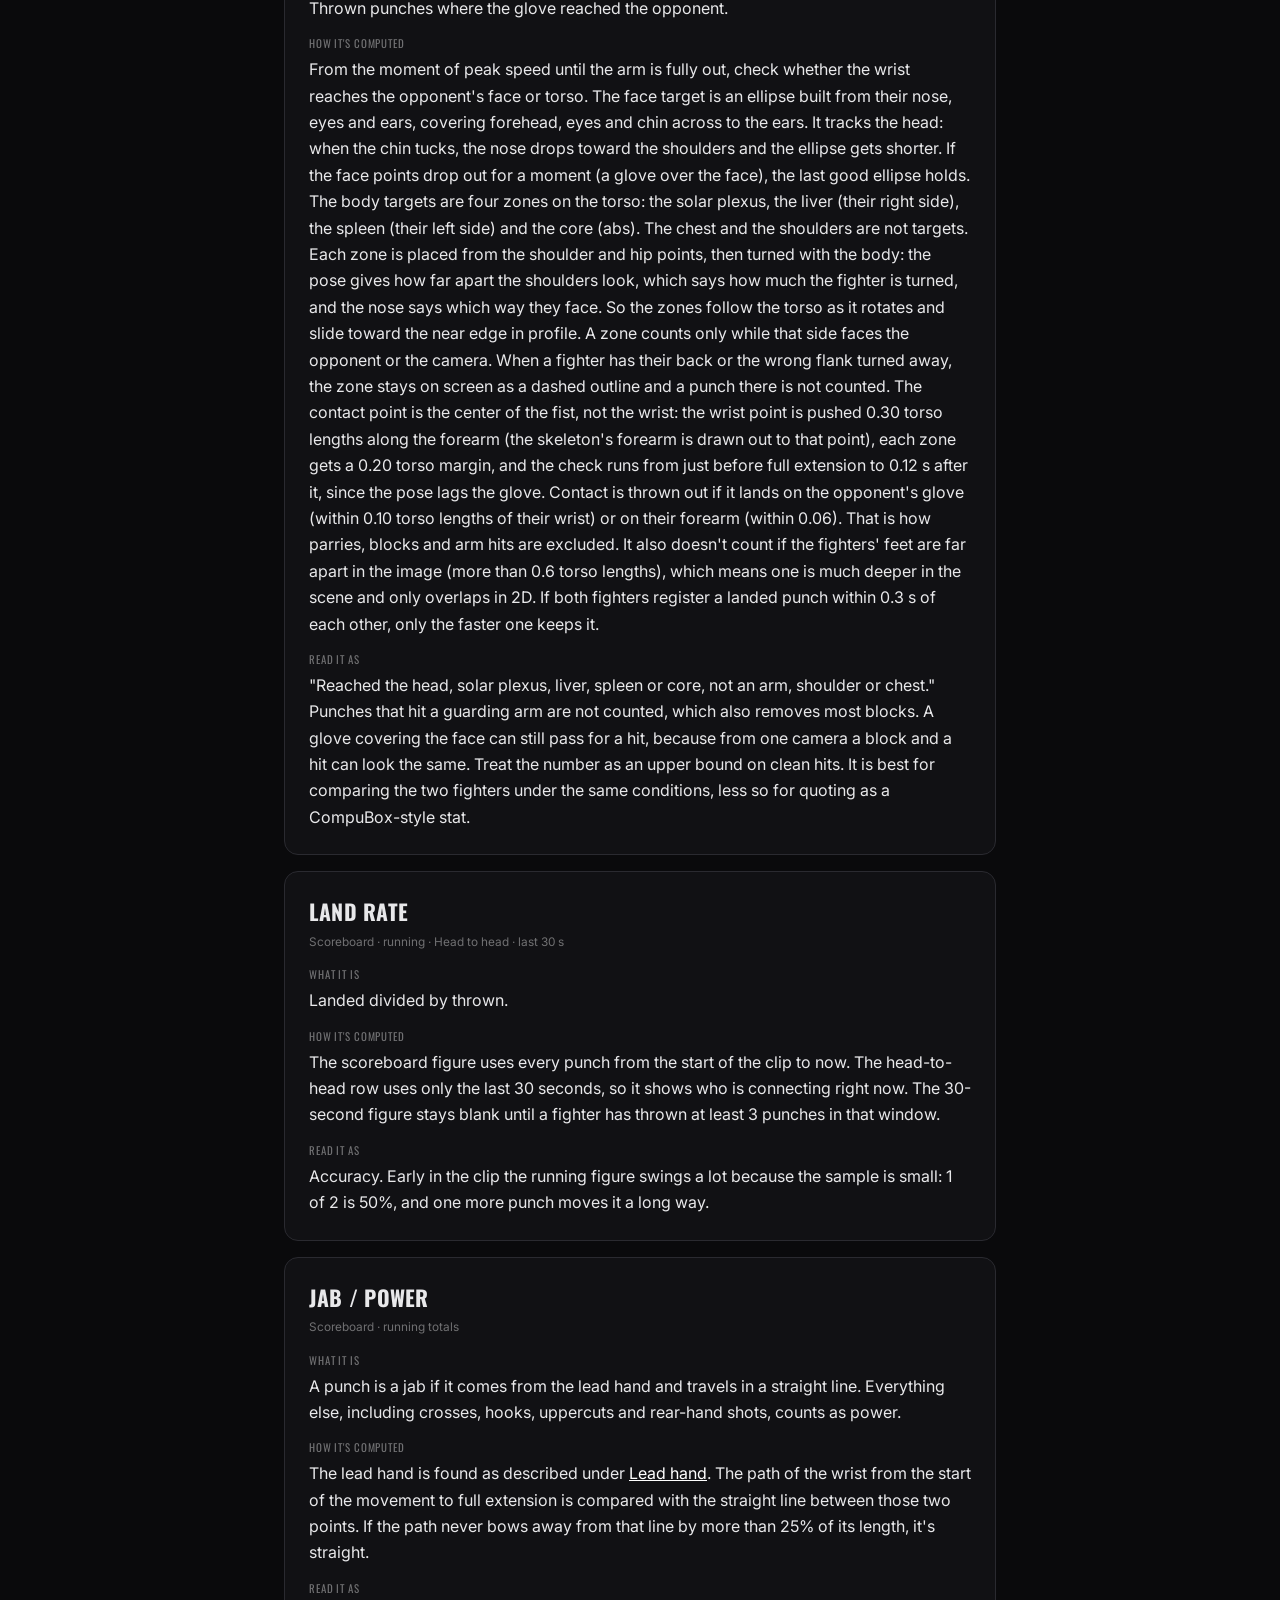
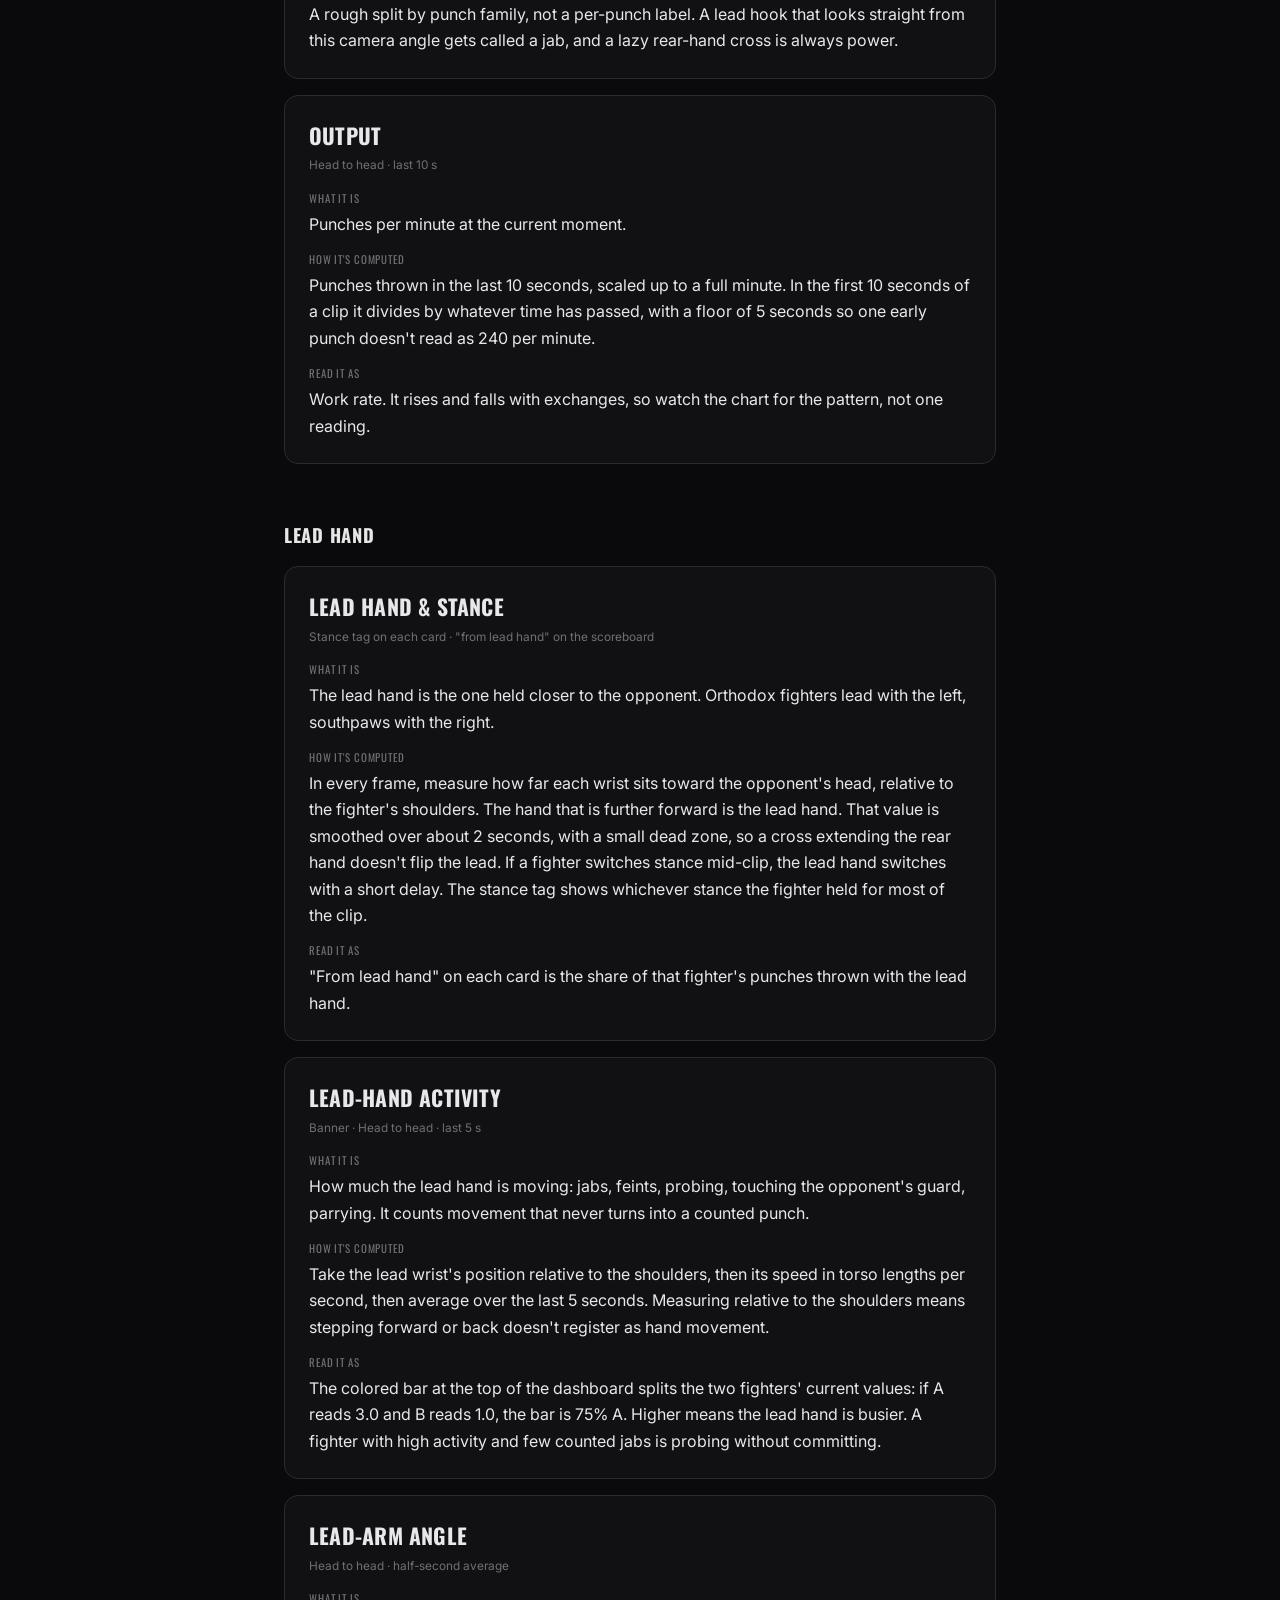
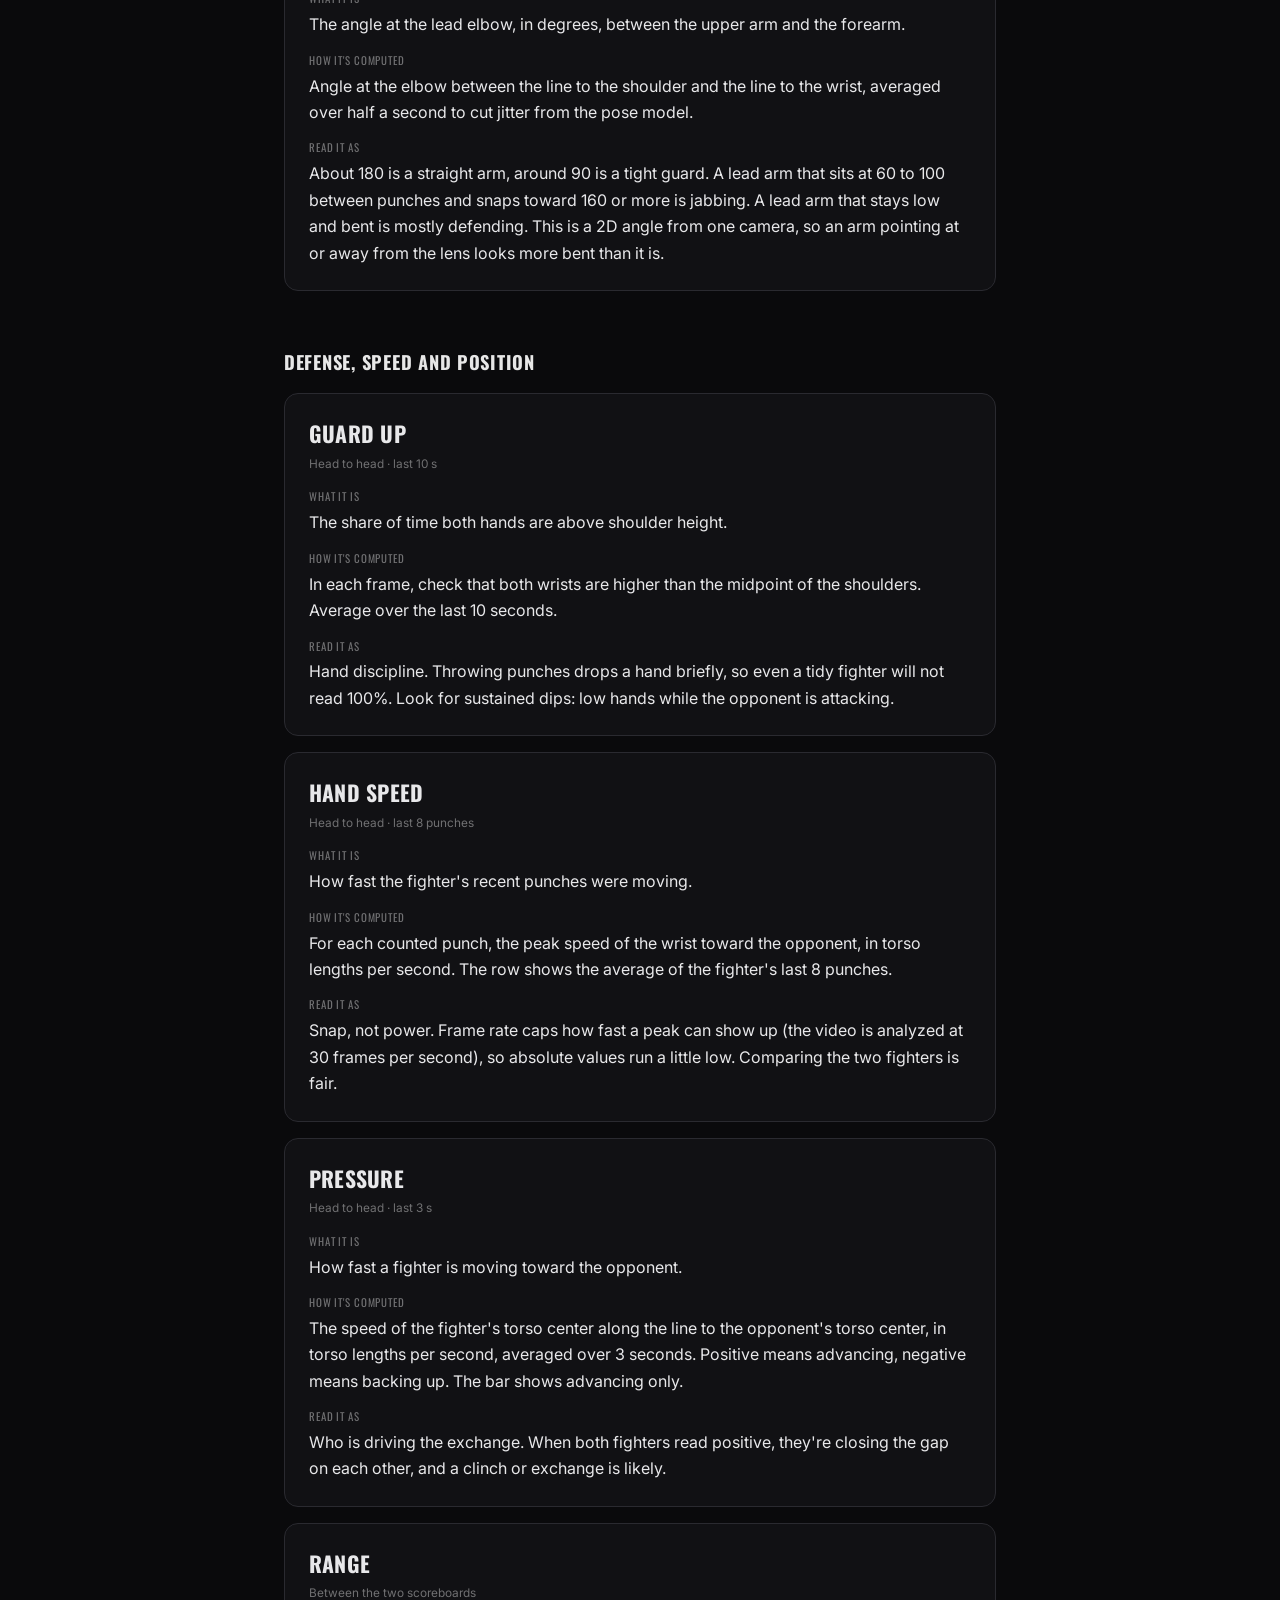
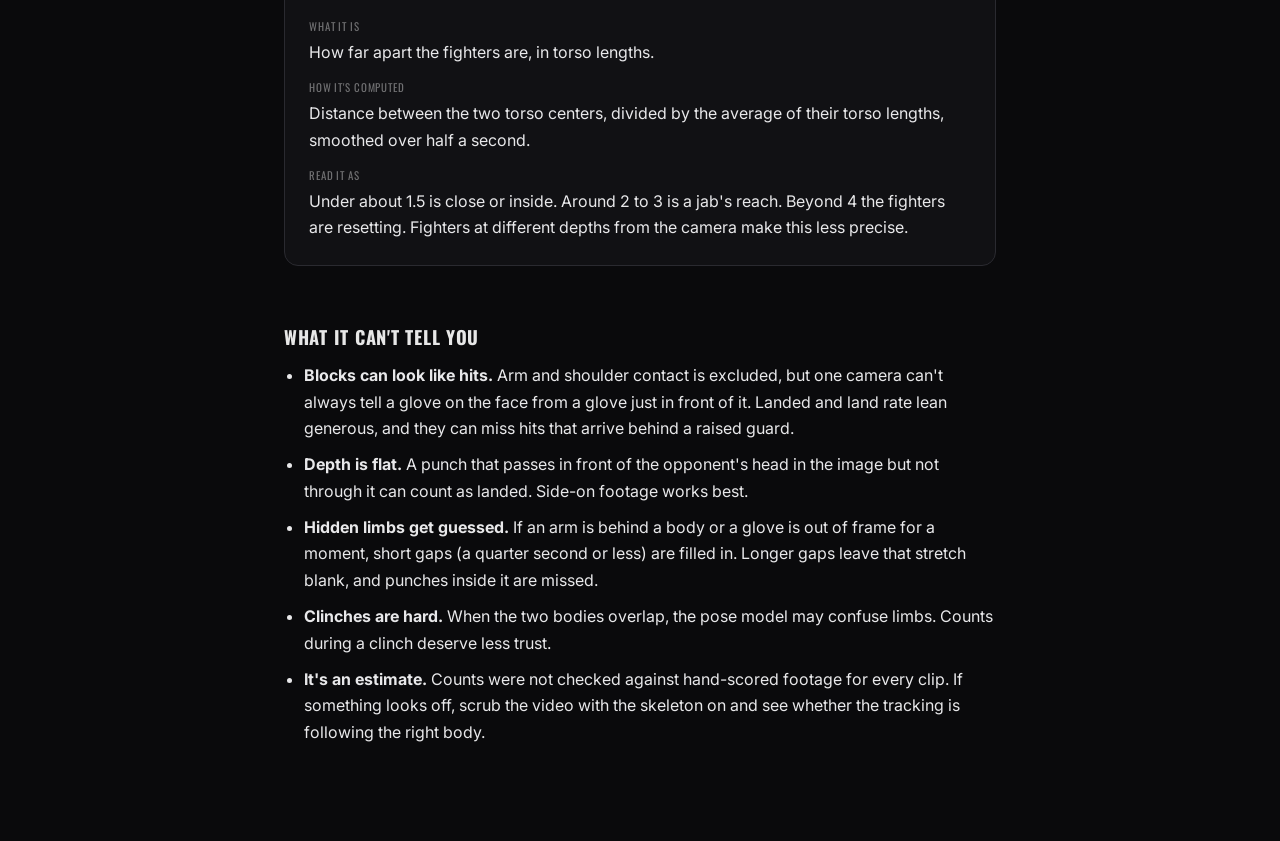
==== commit faf1bfa3: "Raise body-zone margin to 0.20 torso lengths Co-Authored-By: Claude Sonnet 5.5 <noreply@anthropic.co" ====
--- a/web-demo/metrics.html
+++ b/web-demo/metrics.html
@@ -91,7 +91,7 @@
       <dt>What it is</dt>
       <dd>Thrown punches where the glove reached the opponent.</dd>
       <dt>How it's computed</dt>
-      <dd>From the moment of peak speed until the arm is fully out, check whether the wrist reaches the opponent's face or torso. The face target is an ellipse built from their nose, eyes and ears, covering forehead, eyes and chin across to the ears. It tracks the head: when the chin tucks, the nose drops toward the shoulders and the ellipse gets shorter. If the face points drop out for a moment (a glove over the face), the last good ellipse holds. The body targets are four zones on the torso: the solar plexus, the liver (their right side), the spleen (their left side) and the core (abs). The chest and the shoulders are not targets. Each zone is placed from the shoulder and hip points, then turned with the body: the pose gives how far apart the shoulders look, which says how much the fighter is turned, and the nose says which way they face. So the zones follow the torso as it rotates and slide toward the near edge in profile. A zone counts only while that side faces the opponent or the camera. When a fighter has their back or the wrong flank turned away, the zone stays on screen as a dashed outline and a punch there is not counted. The contact point is the center of the fist, not the wrist: the wrist point is pushed 0.30 torso lengths along the forearm (the skeleton's forearm is drawn out to that point), each zone gets a 0.12 torso margin, and the check runs from just before full extension to 0.12 s after it, since the pose lags the glove. Contact is thrown out if it lands on the opponent's glove (within 0.10 torso lengths of their wrist) or on their forearm (within 0.06). That is how parries, blocks and arm hits are excluded. It also doesn't count if the fighters' feet are far apart in the image (more than 0.6 torso lengths), which means one is much deeper in the scene and only overlaps in 2D. If both fighters register a landed punch within 0.3 s of each other, only the faster one keeps it.</dd>
+      <dd>From the moment of peak speed until the arm is fully out, check whether the wrist reaches the opponent's face or torso. The face target is an ellipse built from their nose, eyes and ears, covering forehead, eyes and chin across to the ears. It tracks the head: when the chin tucks, the nose drops toward the shoulders and the ellipse gets shorter. If the face points drop out for a moment (a glove over the face), the last good ellipse holds. The body targets are four zones on the torso: the solar plexus, the liver (their right side), the spleen (their left side) and the core (abs). The chest and the shoulders are not targets. Each zone is placed from the shoulder and hip points, then turned with the body: the pose gives how far apart the shoulders look, which says how much the fighter is turned, and the nose says which way they face. So the zones follow the torso as it rotates and slide toward the near edge in profile. A zone counts only while that side faces the opponent or the camera. When a fighter has their back or the wrong flank turned away, the zone stays on screen as a dashed outline and a punch there is not counted. The contact point is the center of the fist, not the wrist: the wrist point is pushed 0.30 torso lengths along the forearm (the skeleton's forearm is drawn out to that point), each zone gets a 0.20 torso margin, and the check runs from just before full extension to 0.12 s after it, since the pose lags the glove. Contact is thrown out if it lands on the opponent's glove (within 0.10 torso lengths of their wrist) or on their forearm (within 0.06). That is how parries, blocks and arm hits are excluded. It also doesn't count if the fighters' feet are far apart in the image (more than 0.6 torso lengths), which means one is much deeper in the scene and only overlaps in 2D. If both fighters register a landed punch within 0.3 s of each other, only the faster one keeps it.</dd>
       <dt>Read it as</dt>
       <dd>"Reached the head, solar plexus, liver, spleen or core, not an arm, shoulder or chest." Punches that hit a guarding arm are not counted, which also removes most blocks. A glove covering the face can still pass for a hit, because from one camera a block and a hit can look the same. Treat the number as an upper bound on clean hits. It is best for comparing the two fighters under the same conditions, less so for quoting as a CompuBox-style stat.</dd>
     </dl>
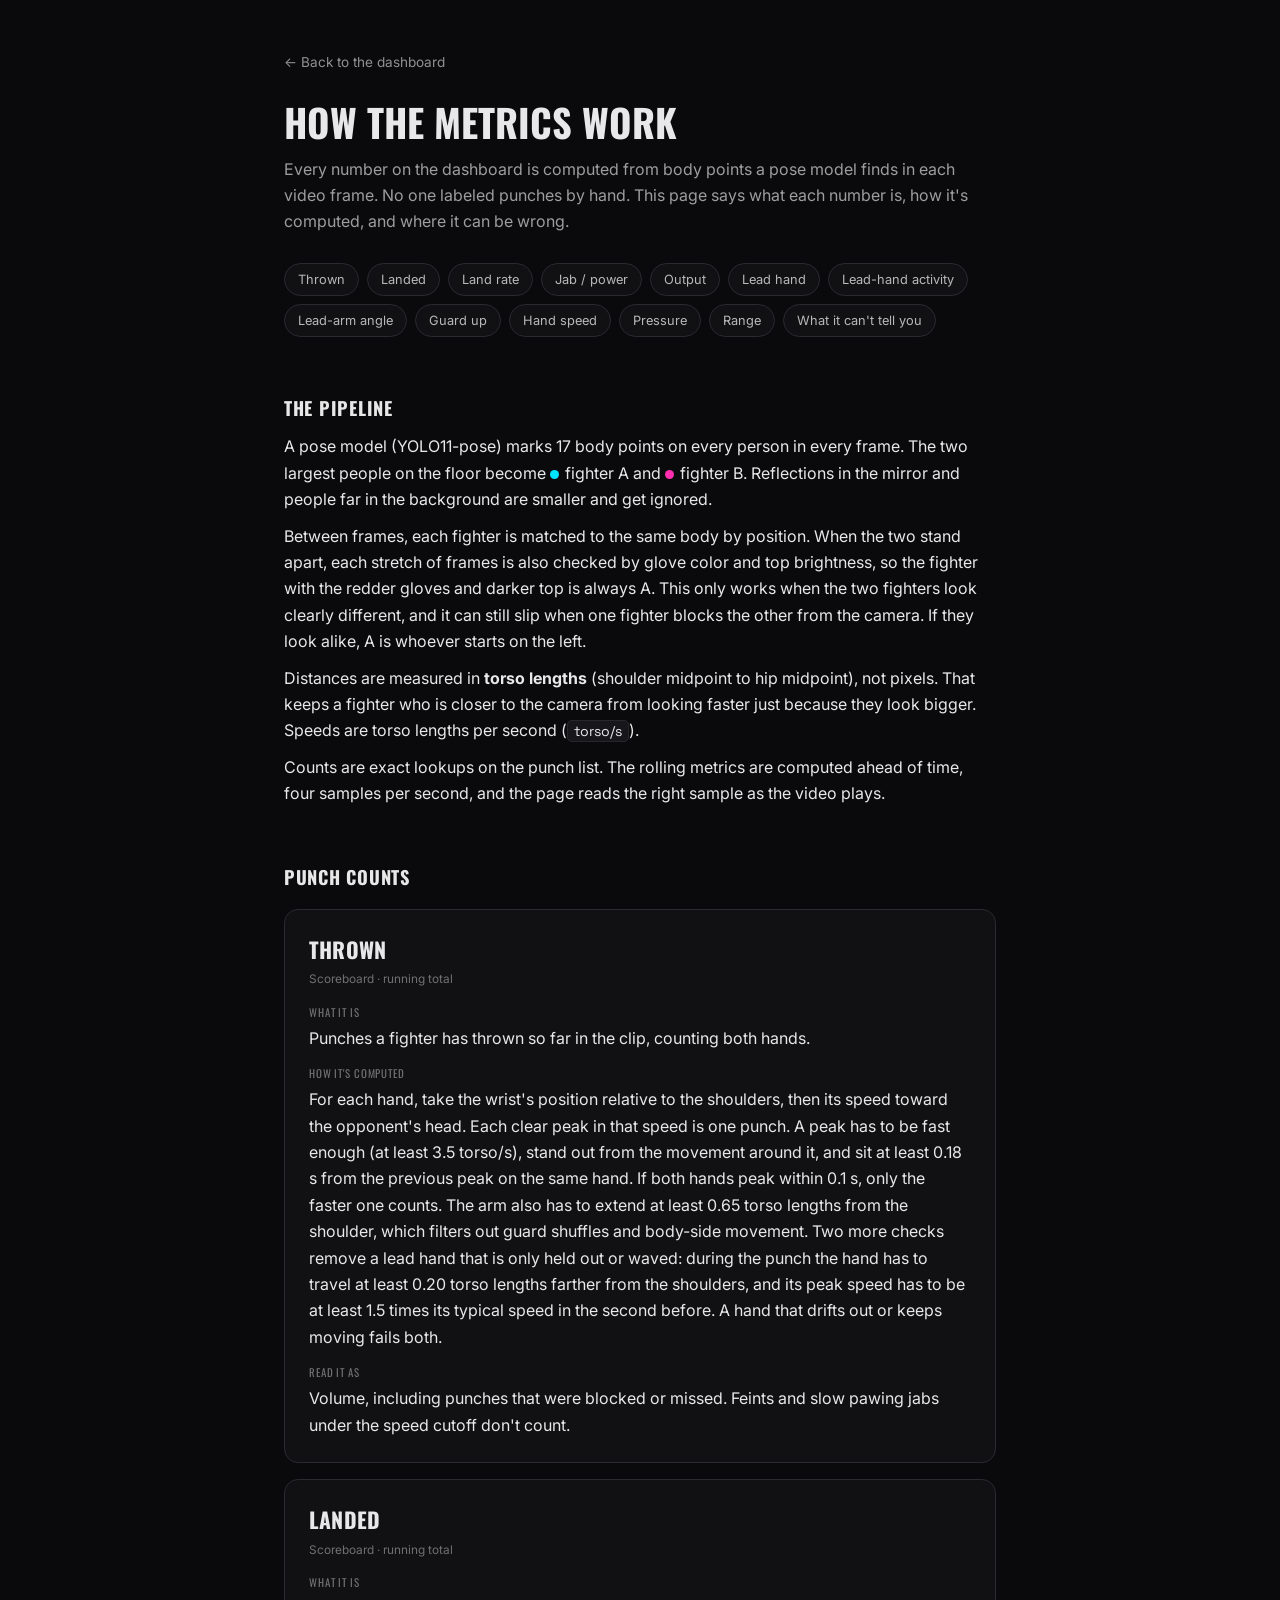
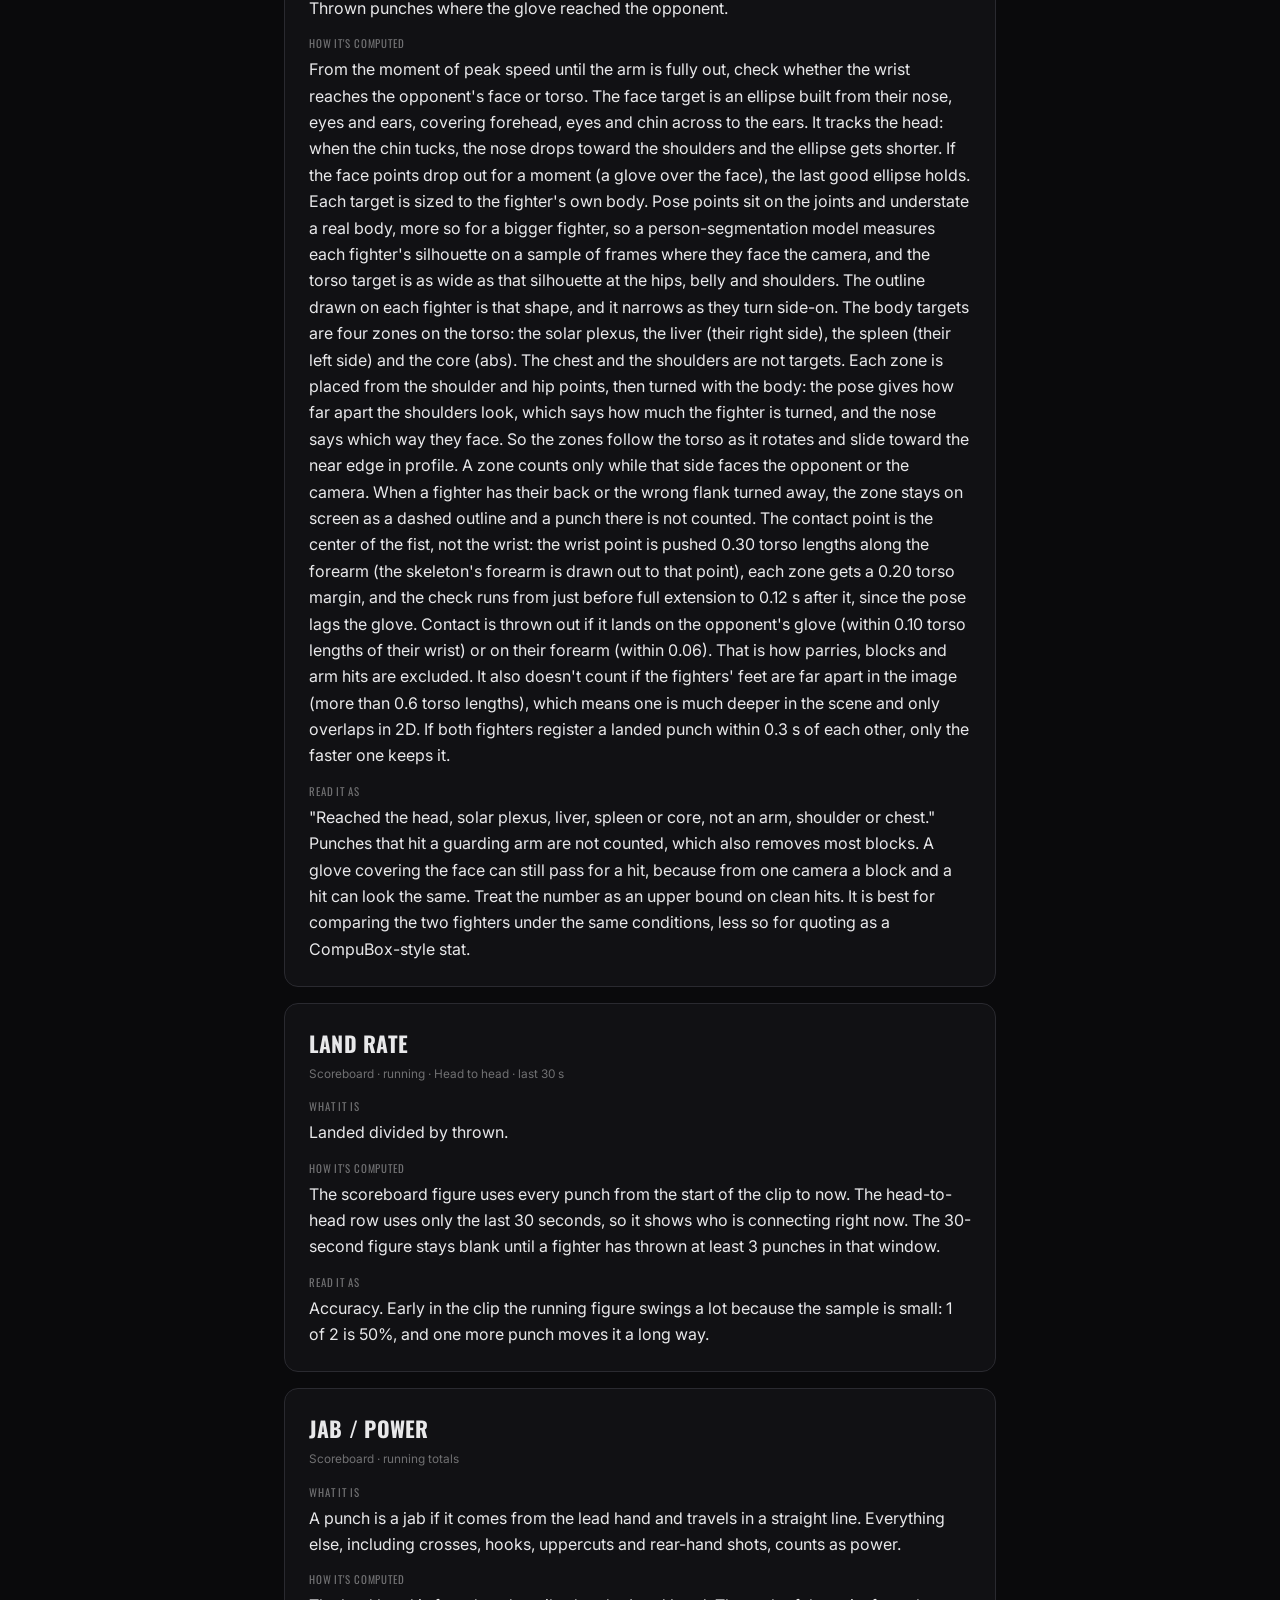
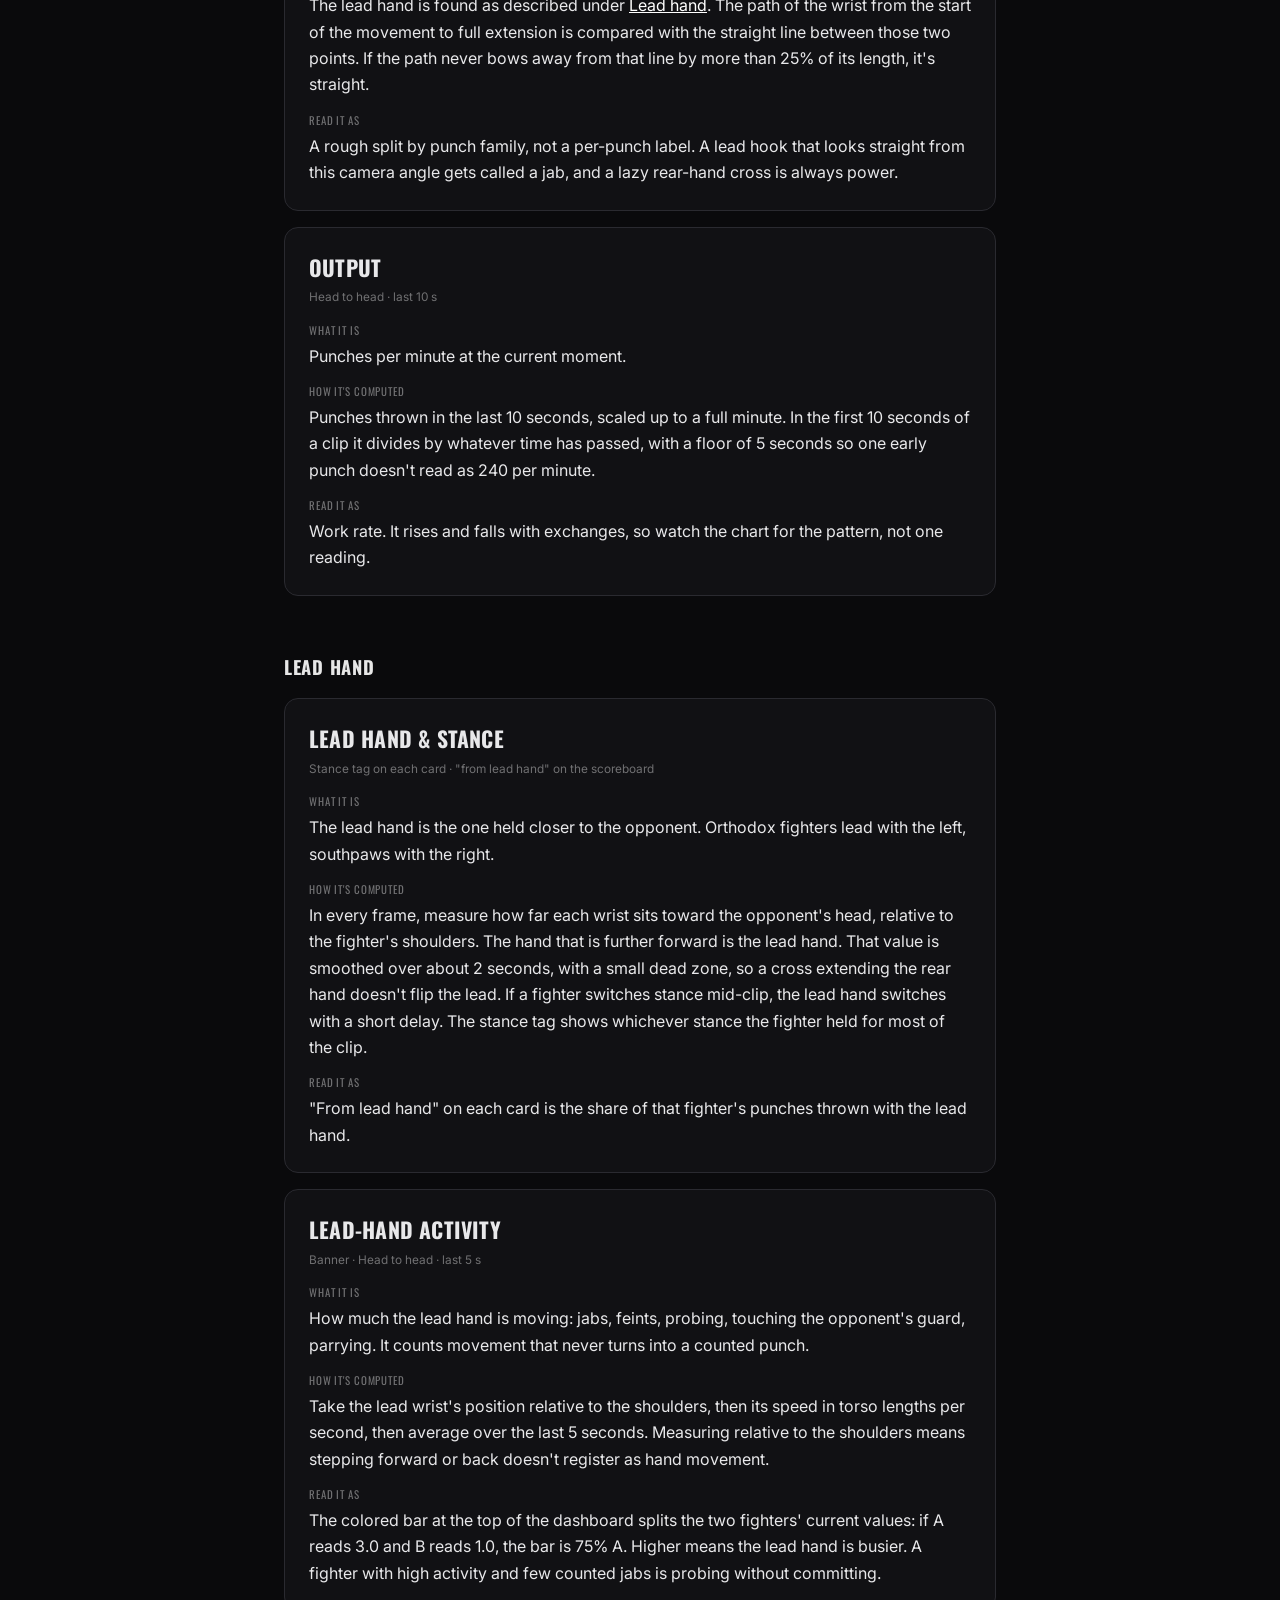
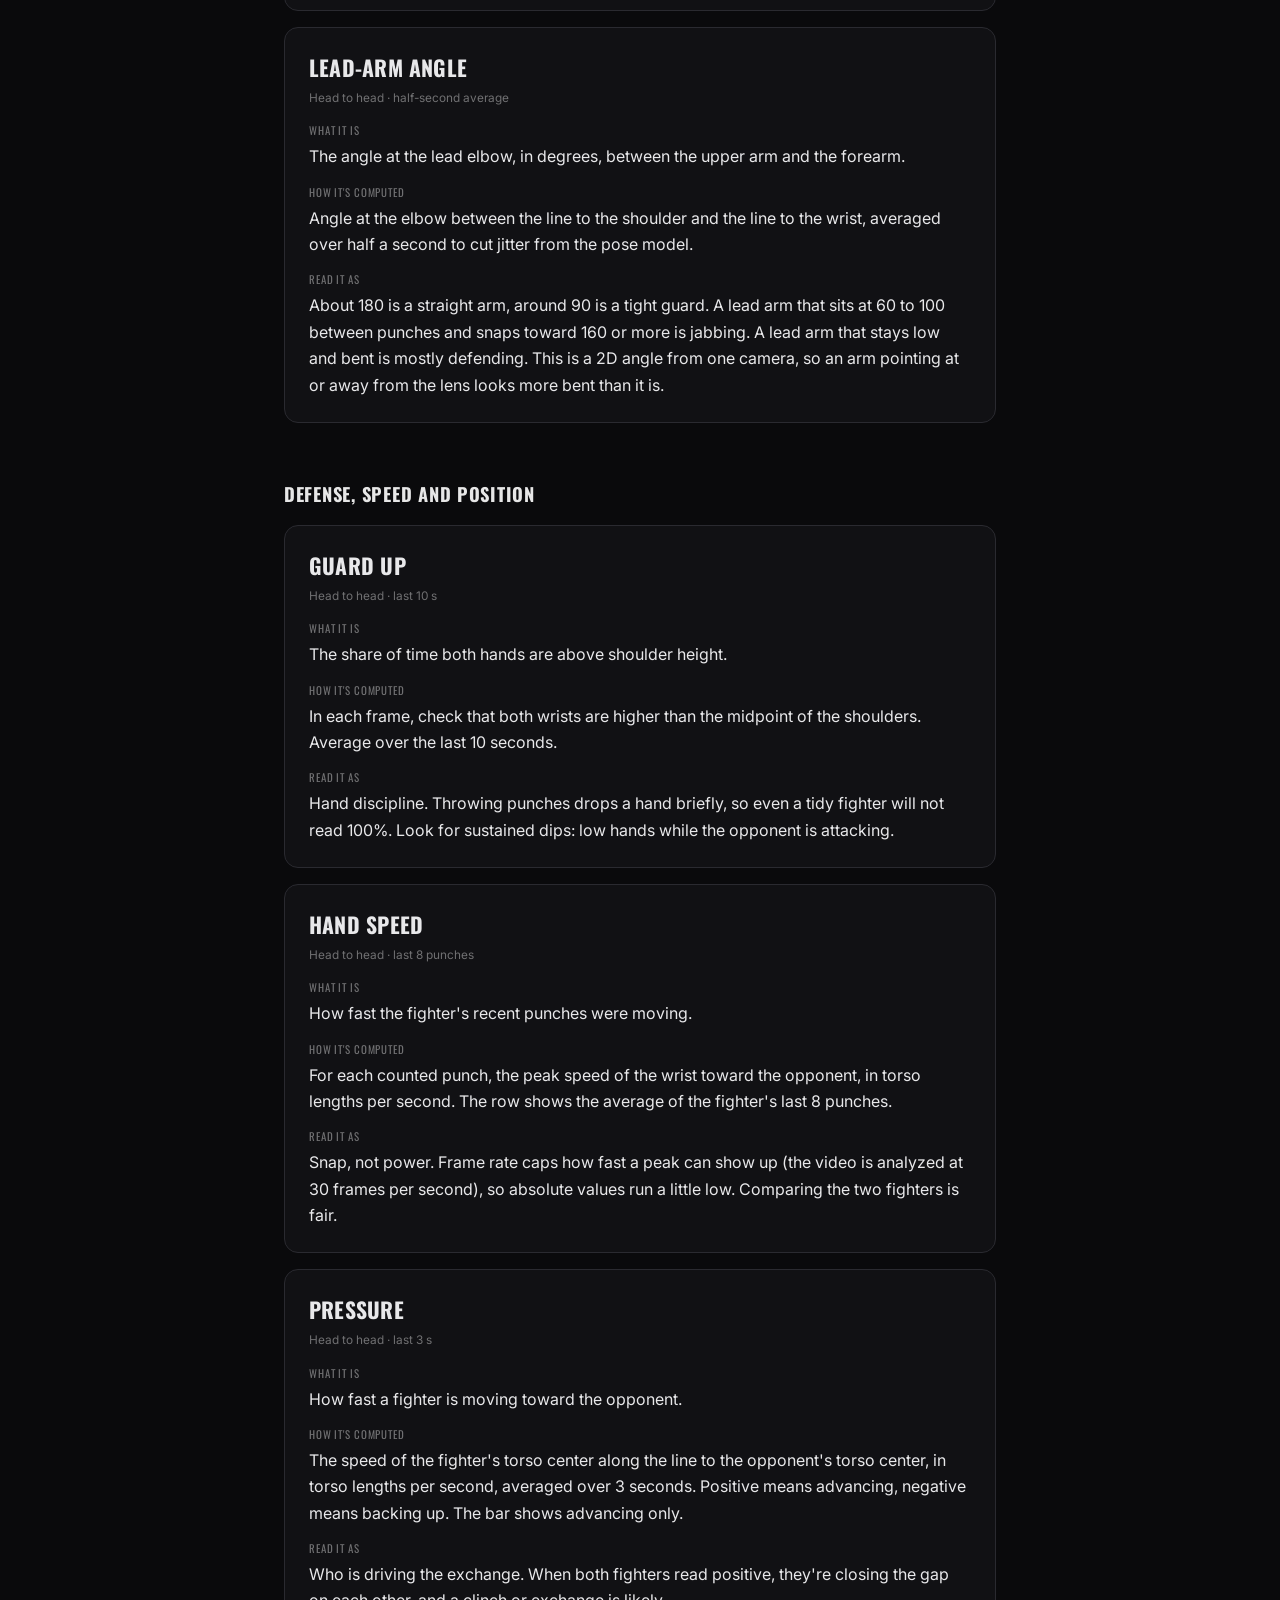
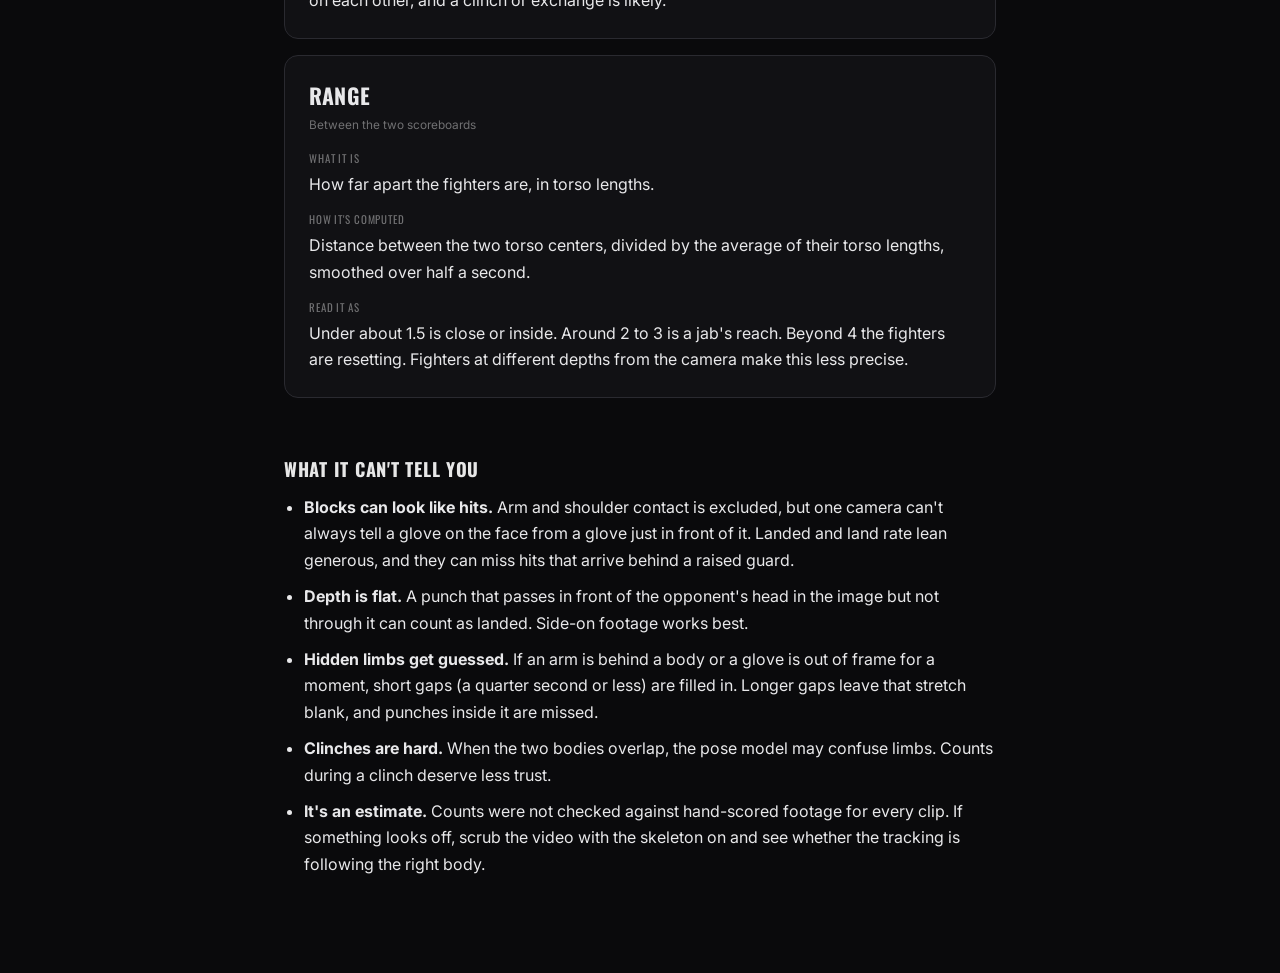
==== commit 5f6f7ca7: "Size body targets to each fighter's own silhouette; draw the outline Co-Authored-By: Claude Sonnet 5" ====
--- a/web-demo/metrics.html
+++ b/web-demo/metrics.html
@@ -91,7 +91,7 @@
       <dt>What it is</dt>
       <dd>Thrown punches where the glove reached the opponent.</dd>
       <dt>How it's computed</dt>
-      <dd>From the moment of peak speed until the arm is fully out, check whether the wrist reaches the opponent's face or torso. The face target is an ellipse built from their nose, eyes and ears, covering forehead, eyes and chin across to the ears. It tracks the head: when the chin tucks, the nose drops toward the shoulders and the ellipse gets shorter. If the face points drop out for a moment (a glove over the face), the last good ellipse holds. The body targets are four zones on the torso: the solar plexus, the liver (their right side), the spleen (their left side) and the core (abs). The chest and the shoulders are not targets. Each zone is placed from the shoulder and hip points, then turned with the body: the pose gives how far apart the shoulders look, which says how much the fighter is turned, and the nose says which way they face. So the zones follow the torso as it rotates and slide toward the near edge in profile. A zone counts only while that side faces the opponent or the camera. When a fighter has their back or the wrong flank turned away, the zone stays on screen as a dashed outline and a punch there is not counted. The contact point is the center of the fist, not the wrist: the wrist point is pushed 0.30 torso lengths along the forearm (the skeleton's forearm is drawn out to that point), each zone gets a 0.20 torso margin, and the check runs from just before full extension to 0.12 s after it, since the pose lags the glove. Contact is thrown out if it lands on the opponent's glove (within 0.10 torso lengths of their wrist) or on their forearm (within 0.06). That is how parries, blocks and arm hits are excluded. It also doesn't count if the fighters' feet are far apart in the image (more than 0.6 torso lengths), which means one is much deeper in the scene and only overlaps in 2D. If both fighters register a landed punch within 0.3 s of each other, only the faster one keeps it.</dd>
+      <dd>From the moment of peak speed until the arm is fully out, check whether the wrist reaches the opponent's face or torso. The face target is an ellipse built from their nose, eyes and ears, covering forehead, eyes and chin across to the ears. It tracks the head: when the chin tucks, the nose drops toward the shoulders and the ellipse gets shorter. If the face points drop out for a moment (a glove over the face), the last good ellipse holds. Each target is sized to the fighter's own body. Pose points sit on the joints and understate a real body, more so for a bigger fighter, so a person-segmentation model measures each fighter's silhouette on a sample of frames where they face the camera, and the torso target is as wide as that silhouette at the hips, belly and shoulders. The outline drawn on each fighter is that shape, and it narrows as they turn side-on. The body targets are four zones on the torso: the solar plexus, the liver (their right side), the spleen (their left side) and the core (abs). The chest and the shoulders are not targets. Each zone is placed from the shoulder and hip points, then turned with the body: the pose gives how far apart the shoulders look, which says how much the fighter is turned, and the nose says which way they face. So the zones follow the torso as it rotates and slide toward the near edge in profile. A zone counts only while that side faces the opponent or the camera. When a fighter has their back or the wrong flank turned away, the zone stays on screen as a dashed outline and a punch there is not counted. The contact point is the center of the fist, not the wrist: the wrist point is pushed 0.30 torso lengths along the forearm (the skeleton's forearm is drawn out to that point), each zone gets a 0.20 torso margin, and the check runs from just before full extension to 0.12 s after it, since the pose lags the glove. Contact is thrown out if it lands on the opponent's glove (within 0.10 torso lengths of their wrist) or on their forearm (within 0.06). That is how parries, blocks and arm hits are excluded. It also doesn't count if the fighters' feet are far apart in the image (more than 0.6 torso lengths), which means one is much deeper in the scene and only overlaps in 2D. If both fighters register a landed punch within 0.3 s of each other, only the faster one keeps it.</dd>
       <dt>Read it as</dt>
       <dd>"Reached the head, solar plexus, liver, spleen or core, not an arm, shoulder or chest." Punches that hit a guarding arm are not counted, which also removes most blocks. A glove covering the face can still pass for a hit, because from one camera a block and a hit can look the same. Treat the number as an upper bound on clean hits. It is best for comparing the two fighters under the same conditions, less so for quoting as a CompuBox-style stat.</dd>
     </dl>
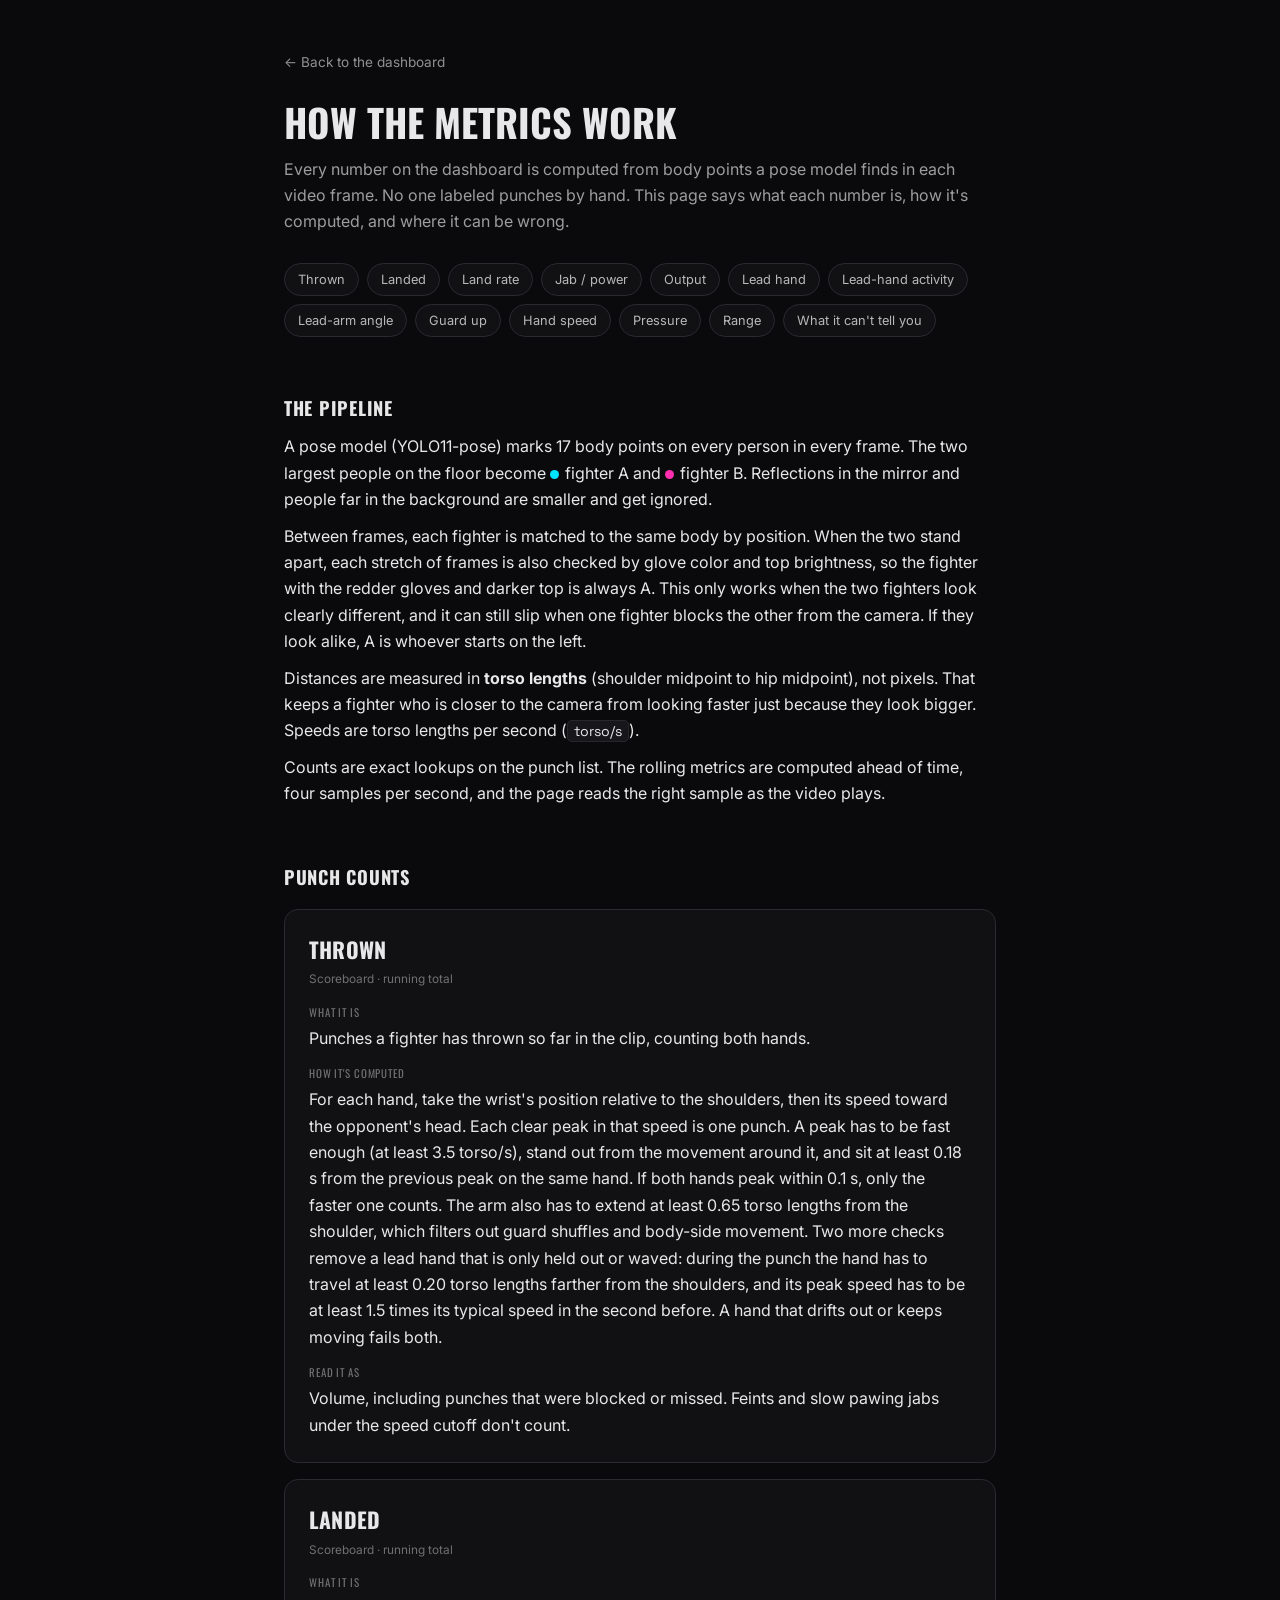
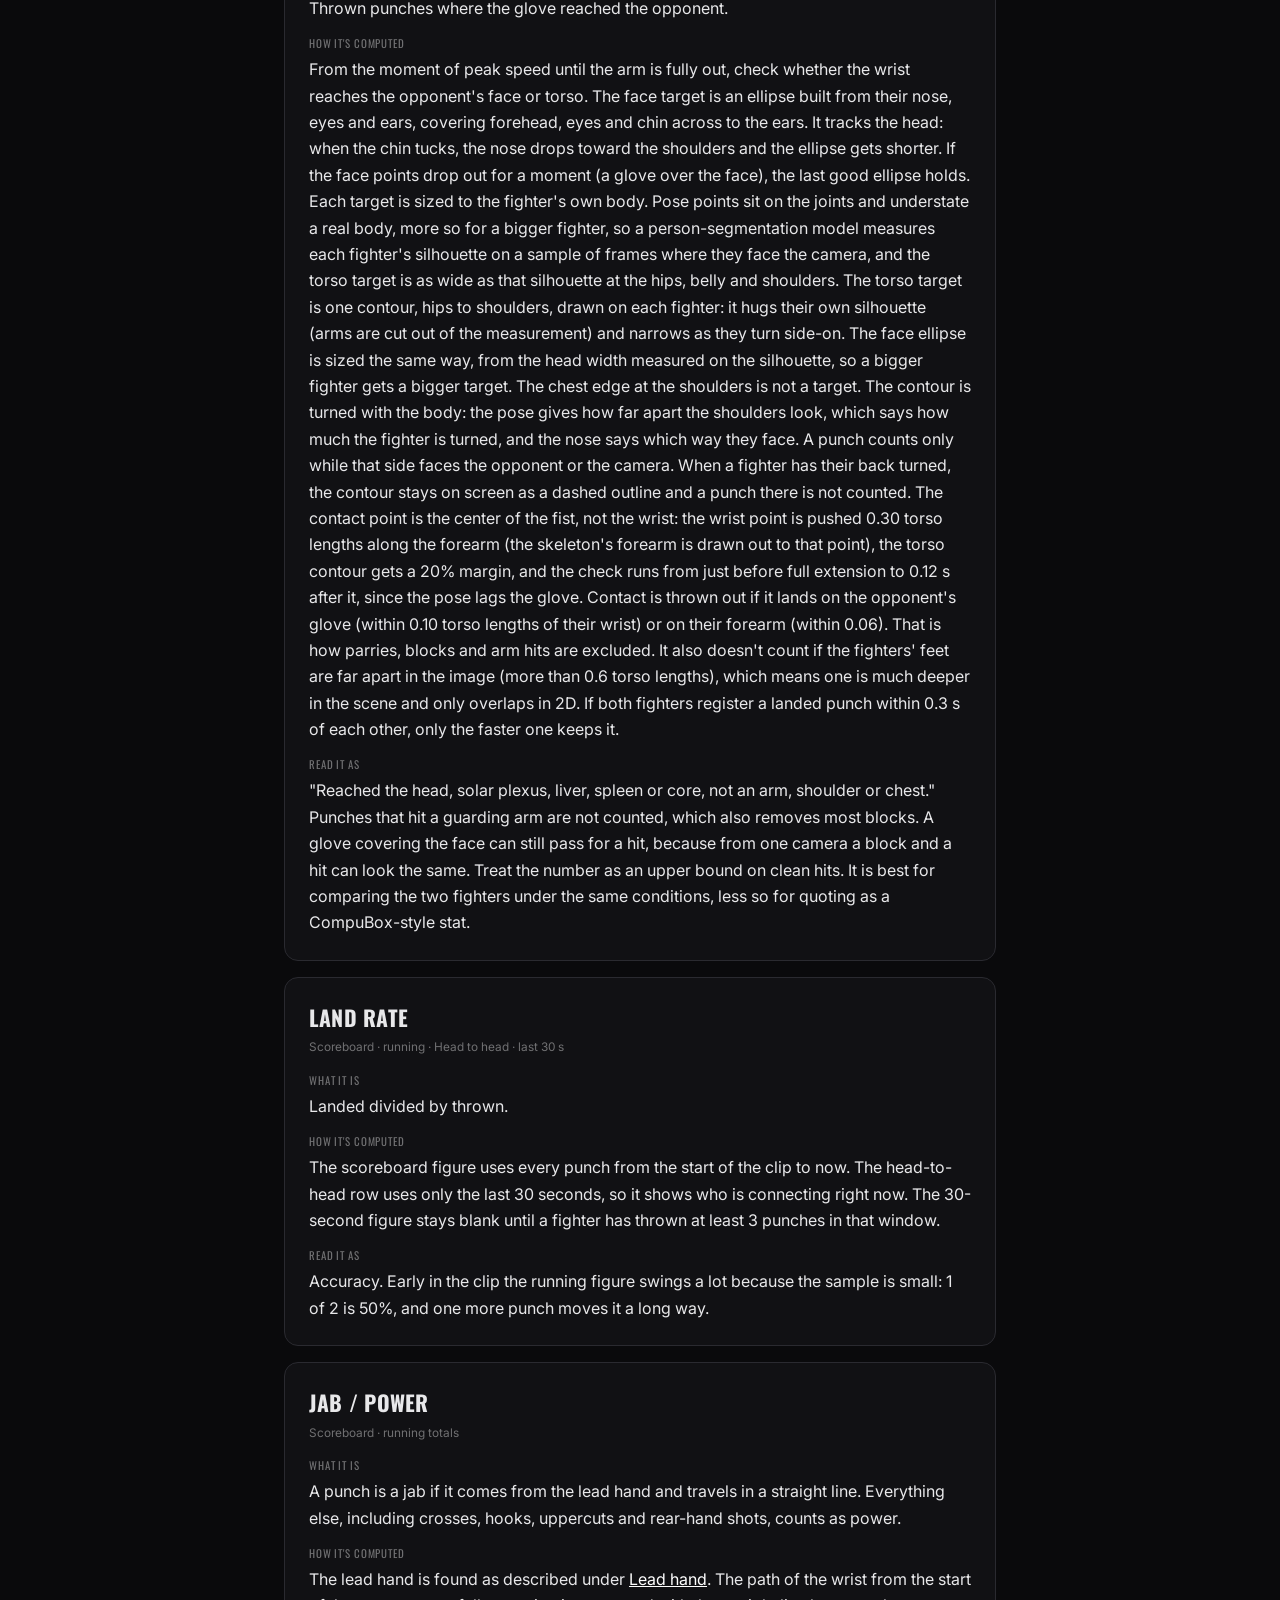
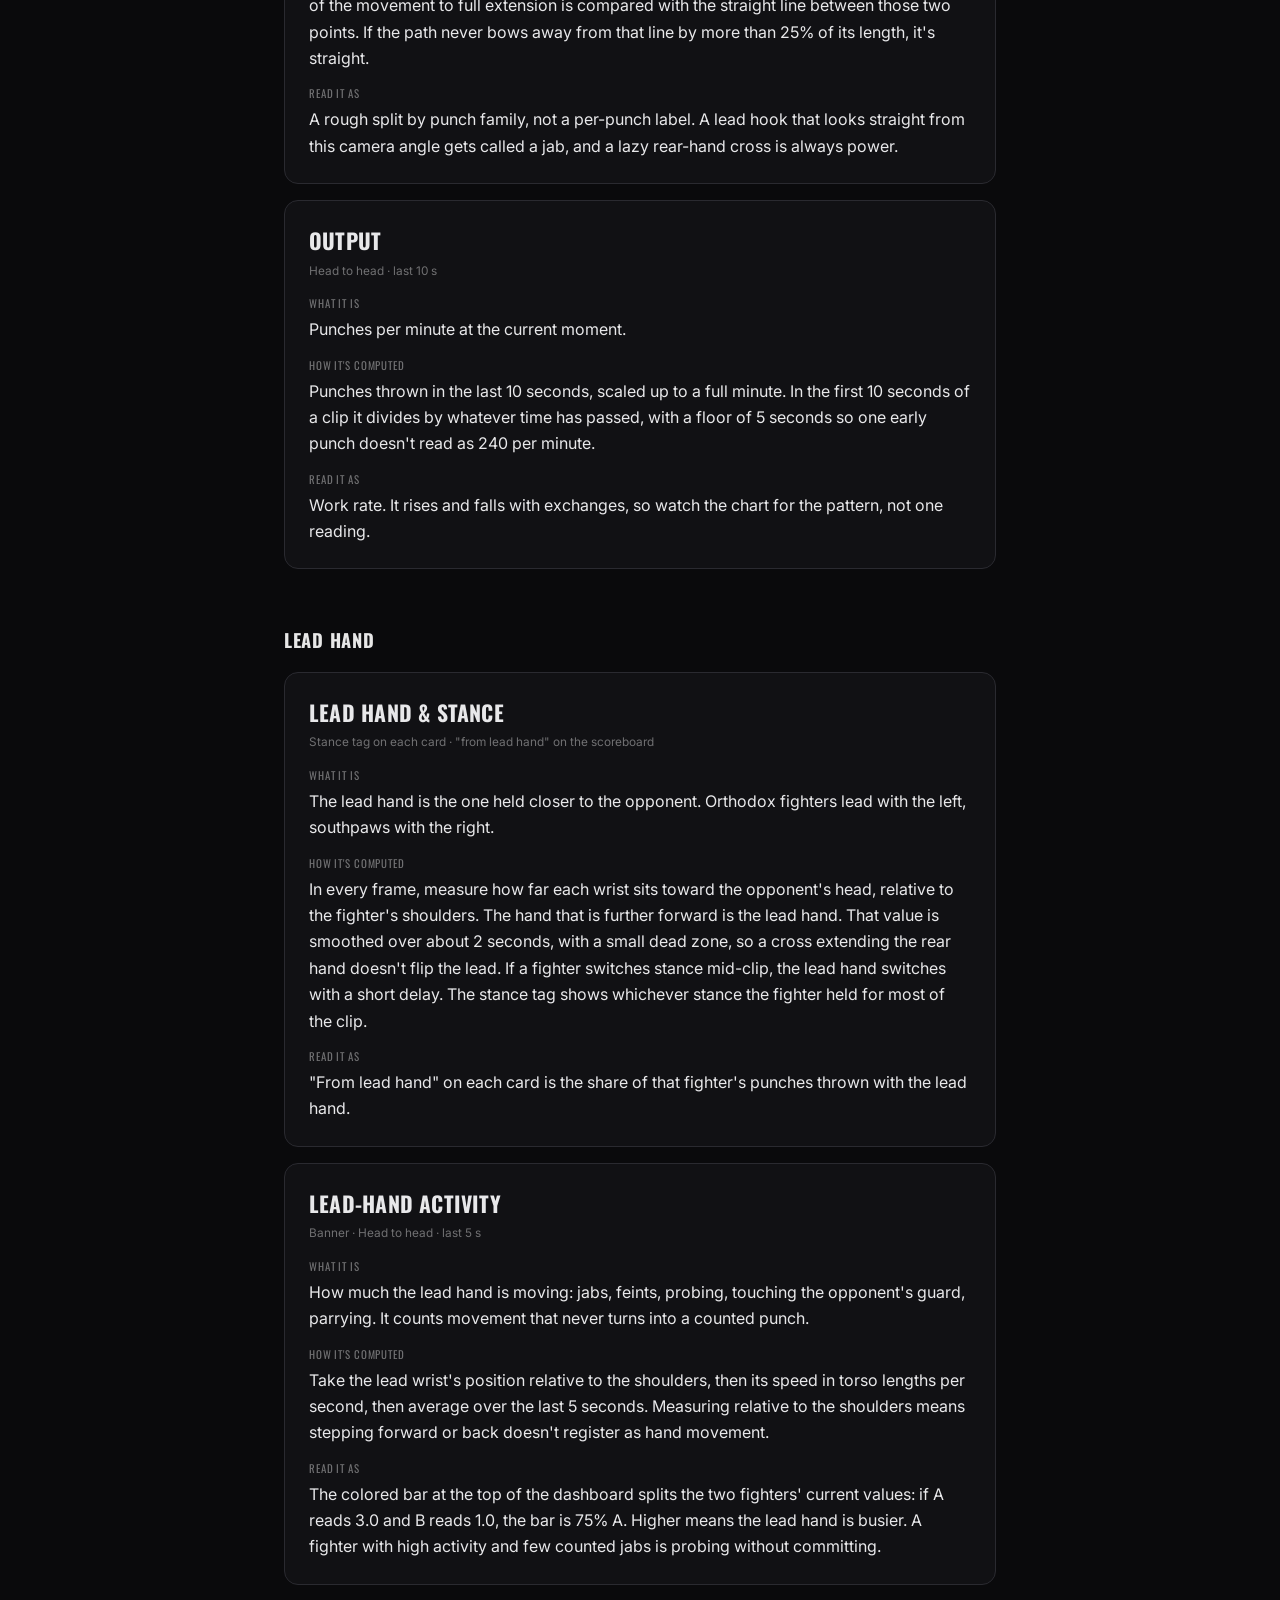
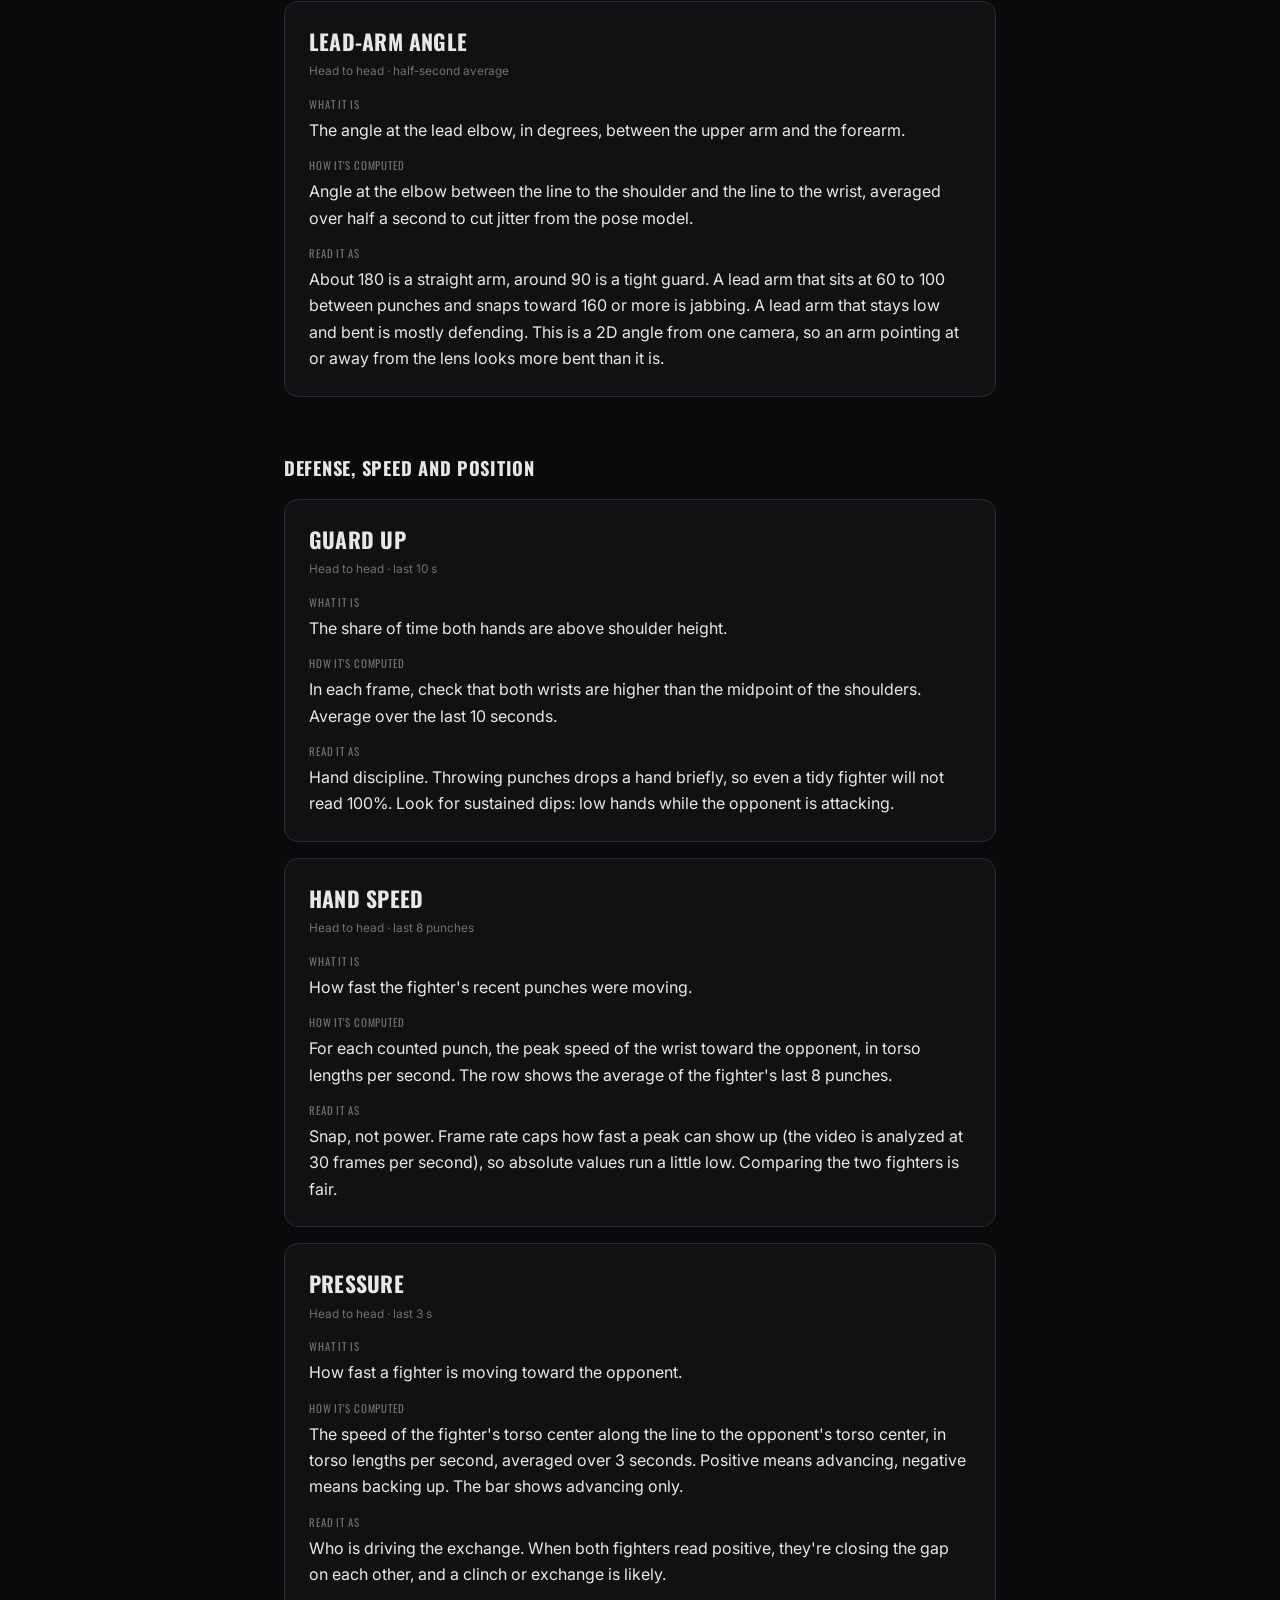
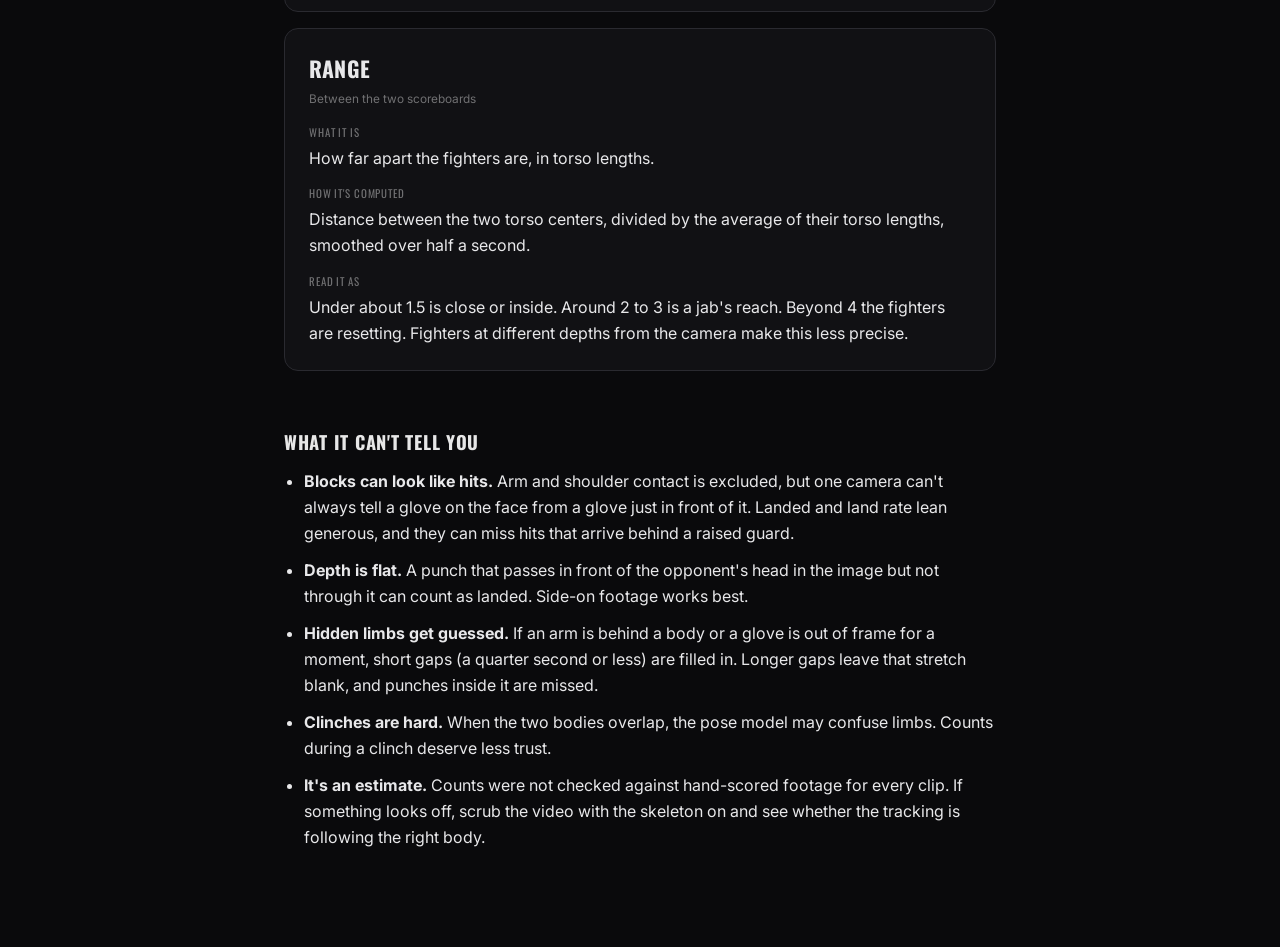
==== commit aa15d361: "One silhouette-following body target, per-fighter head sizing, add Ant & Ryan R5 as default clip Co-" ====
--- a/web-demo/metrics.html
+++ b/web-demo/metrics.html
@@ -91,7 +91,7 @@
       <dt>What it is</dt>
       <dd>Thrown punches where the glove reached the opponent.</dd>
       <dt>How it's computed</dt>
-      <dd>From the moment of peak speed until the arm is fully out, check whether the wrist reaches the opponent's face or torso. The face target is an ellipse built from their nose, eyes and ears, covering forehead, eyes and chin across to the ears. It tracks the head: when the chin tucks, the nose drops toward the shoulders and the ellipse gets shorter. If the face points drop out for a moment (a glove over the face), the last good ellipse holds. Each target is sized to the fighter's own body. Pose points sit on the joints and understate a real body, more so for a bigger fighter, so a person-segmentation model measures each fighter's silhouette on a sample of frames where they face the camera, and the torso target is as wide as that silhouette at the hips, belly and shoulders. The outline drawn on each fighter is that shape, and it narrows as they turn side-on. The body targets are four zones on the torso: the solar plexus, the liver (their right side), the spleen (their left side) and the core (abs). The chest and the shoulders are not targets. Each zone is placed from the shoulder and hip points, then turned with the body: the pose gives how far apart the shoulders look, which says how much the fighter is turned, and the nose says which way they face. So the zones follow the torso as it rotates and slide toward the near edge in profile. A zone counts only while that side faces the opponent or the camera. When a fighter has their back or the wrong flank turned away, the zone stays on screen as a dashed outline and a punch there is not counted. The contact point is the center of the fist, not the wrist: the wrist point is pushed 0.30 torso lengths along the forearm (the skeleton's forearm is drawn out to that point), each zone gets a 0.20 torso margin, and the check runs from just before full extension to 0.12 s after it, since the pose lags the glove. Contact is thrown out if it lands on the opponent's glove (within 0.10 torso lengths of their wrist) or on their forearm (within 0.06). That is how parries, blocks and arm hits are excluded. It also doesn't count if the fighters' feet are far apart in the image (more than 0.6 torso lengths), which means one is much deeper in the scene and only overlaps in 2D. If both fighters register a landed punch within 0.3 s of each other, only the faster one keeps it.</dd>
+      <dd>From the moment of peak speed until the arm is fully out, check whether the wrist reaches the opponent's face or torso. The face target is an ellipse built from their nose, eyes and ears, covering forehead, eyes and chin across to the ears. It tracks the head: when the chin tucks, the nose drops toward the shoulders and the ellipse gets shorter. If the face points drop out for a moment (a glove over the face), the last good ellipse holds. Each target is sized to the fighter's own body. Pose points sit on the joints and understate a real body, more so for a bigger fighter, so a person-segmentation model measures each fighter's silhouette on a sample of frames where they face the camera, and the torso target is as wide as that silhouette at the hips, belly and shoulders. The torso target is one contour, hips to shoulders, drawn on each fighter: it hugs their own silhouette (arms are cut out of the measurement) and narrows as they turn side-on. The face ellipse is sized the same way, from the head width measured on the silhouette, so a bigger fighter gets a bigger target. The chest edge at the shoulders is not a target. The contour is turned with the body: the pose gives how far apart the shoulders look, which says how much the fighter is turned, and the nose says which way they face. A punch counts only while that side faces the opponent or the camera. When a fighter has their back turned, the contour stays on screen as a dashed outline and a punch there is not counted. The contact point is the center of the fist, not the wrist: the wrist point is pushed 0.30 torso lengths along the forearm (the skeleton's forearm is drawn out to that point), the torso contour gets a 20% margin, and the check runs from just before full extension to 0.12 s after it, since the pose lags the glove. Contact is thrown out if it lands on the opponent's glove (within 0.10 torso lengths of their wrist) or on their forearm (within 0.06). That is how parries, blocks and arm hits are excluded. It also doesn't count if the fighters' feet are far apart in the image (more than 0.6 torso lengths), which means one is much deeper in the scene and only overlaps in 2D. If both fighters register a landed punch within 0.3 s of each other, only the faster one keeps it.</dd>
       <dt>Read it as</dt>
       <dd>"Reached the head, solar plexus, liver, spleen or core, not an arm, shoulder or chest." Punches that hit a guarding arm are not counted, which also removes most blocks. A glove covering the face can still pass for a hit, because from one camera a block and a hit can look the same. Treat the number as an upper bound on clean hits. It is best for comparing the two fighters under the same conditions, less so for quoting as a CompuBox-style stat.</dd>
     </dl>
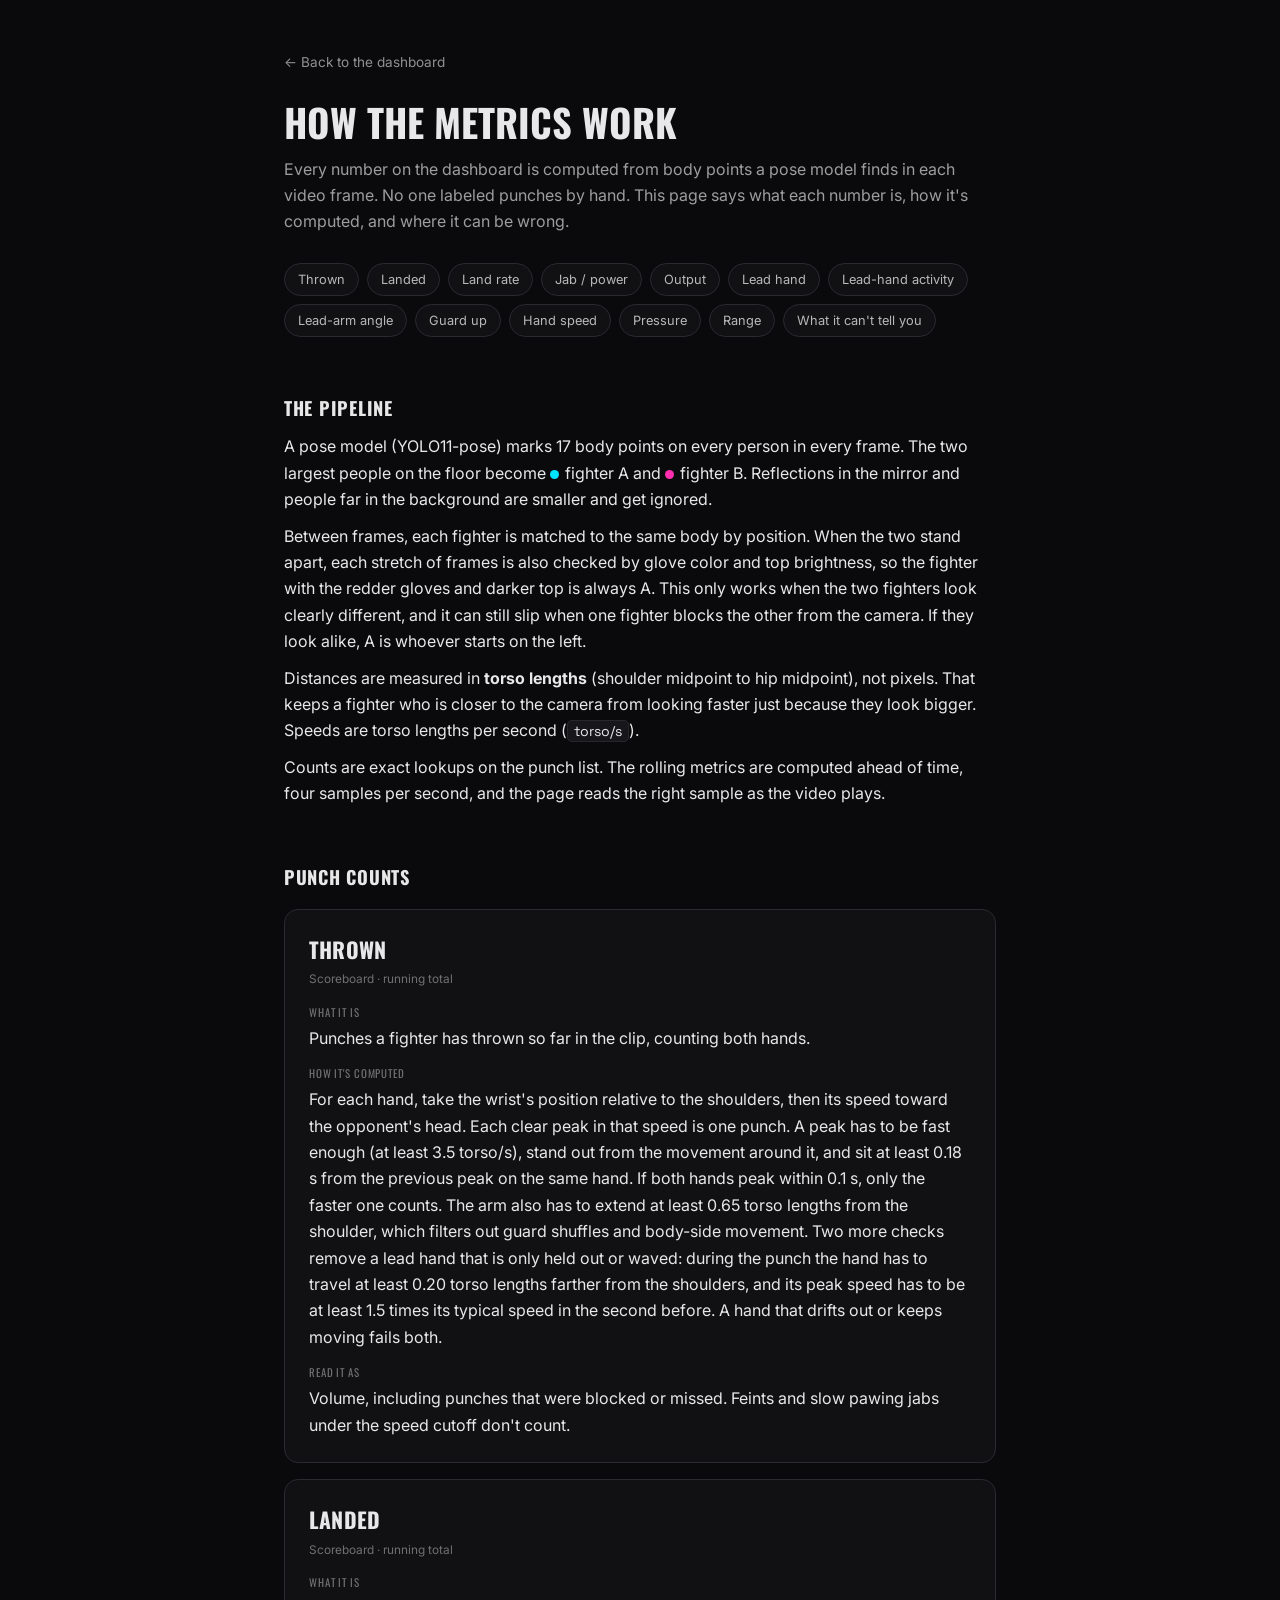
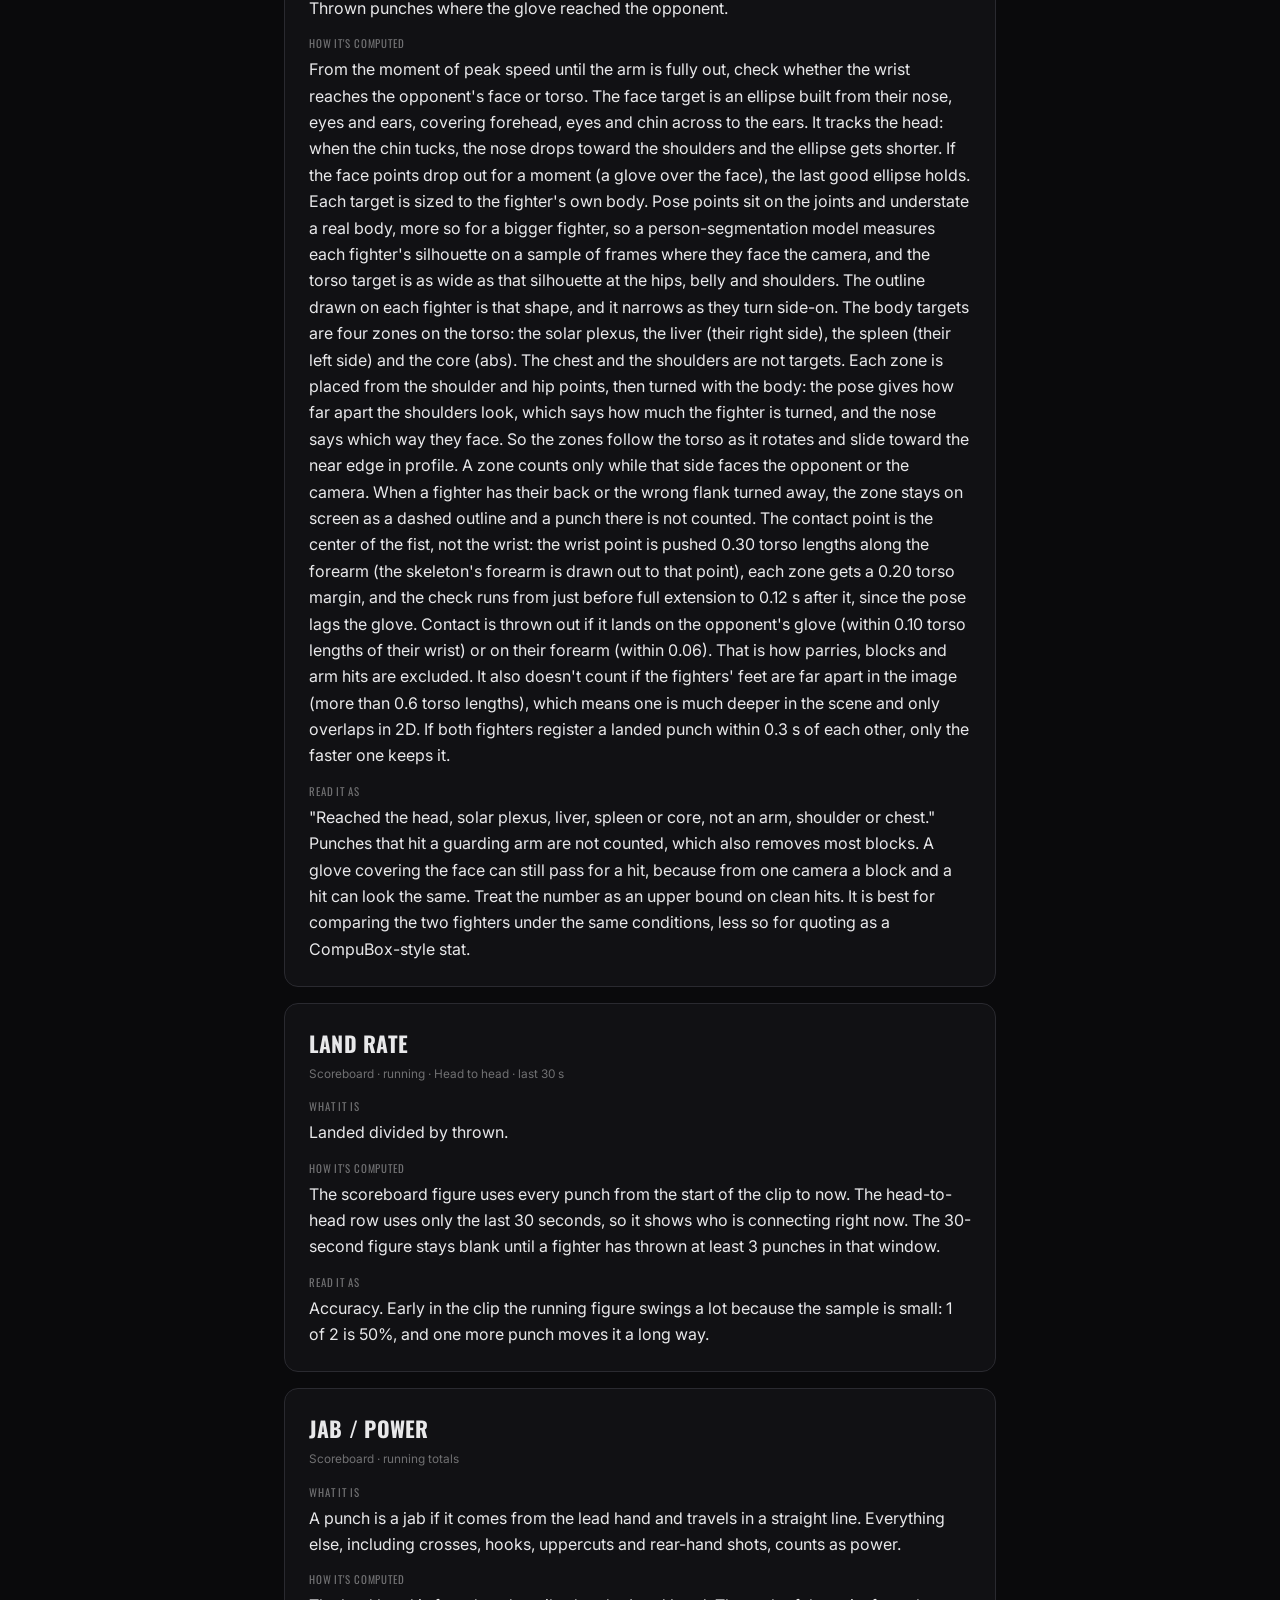
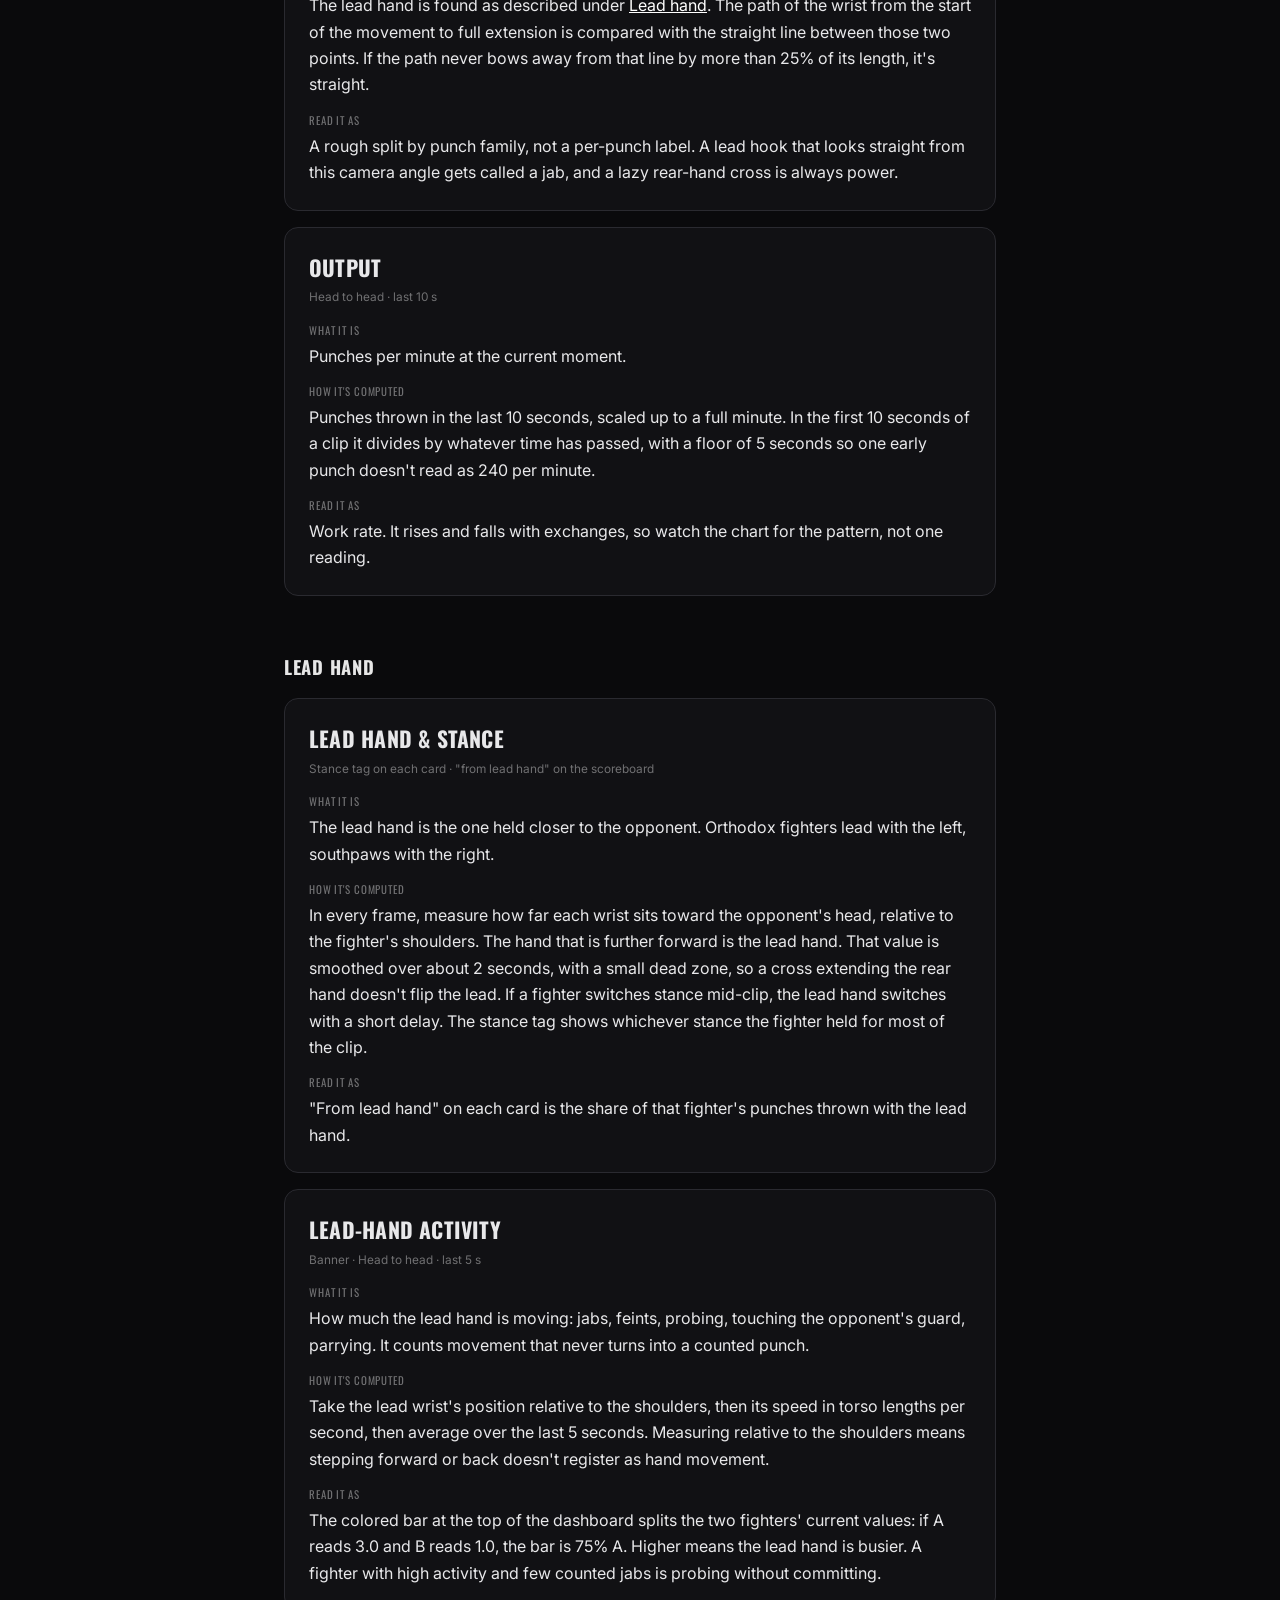
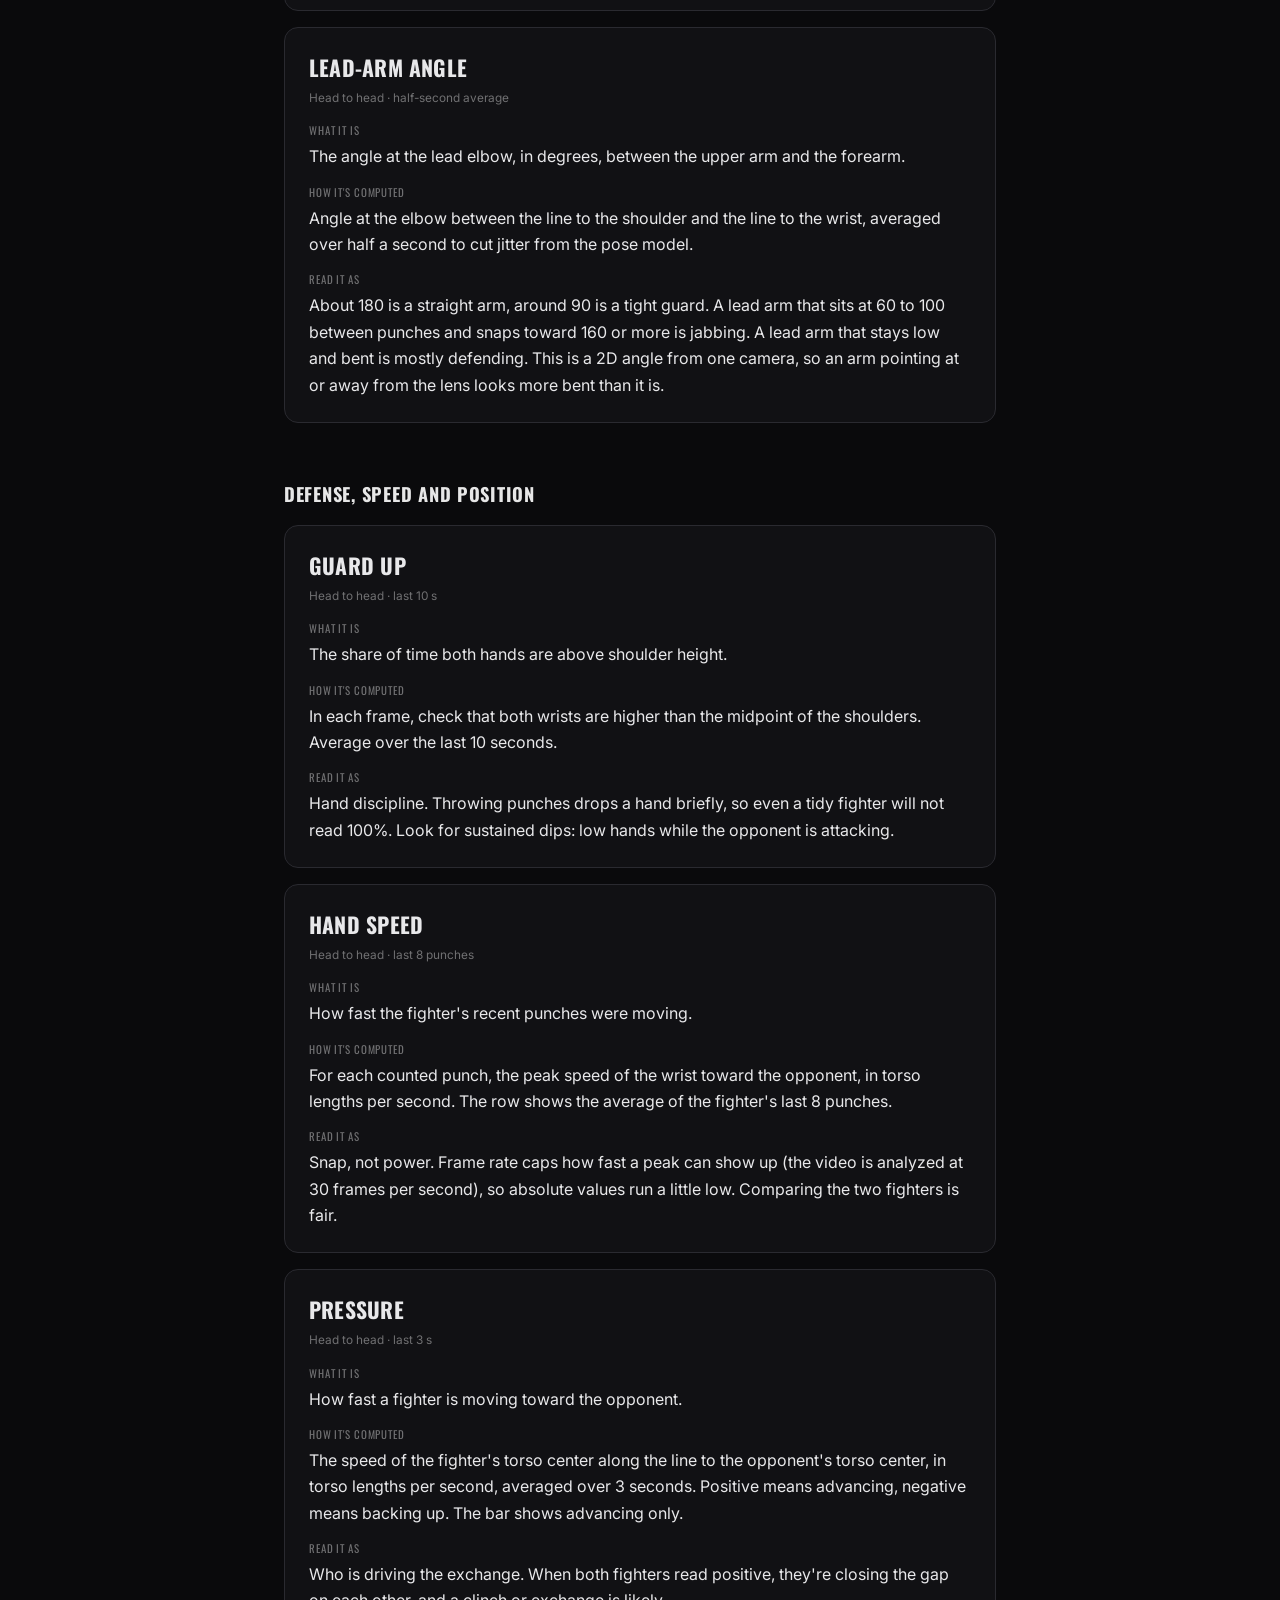
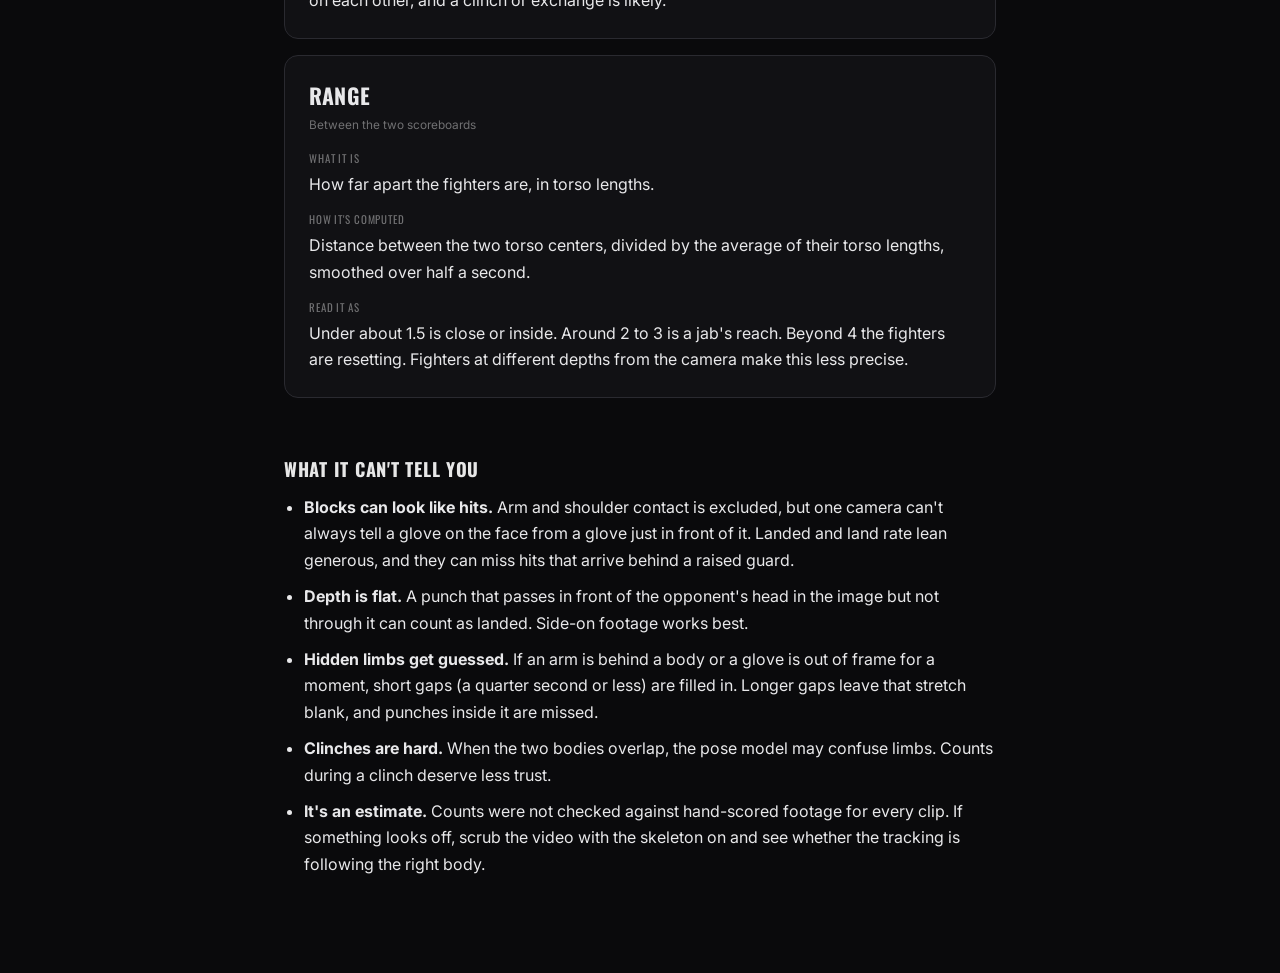
==== commit 910968b9: "Revert to four body zones plus outline; regenerate clips (R5 stays default) Co-Authored-By: Claude S" ====
--- a/web-demo/metrics.html
+++ b/web-demo/metrics.html
@@ -91,7 +91,7 @@
       <dt>What it is</dt>
       <dd>Thrown punches where the glove reached the opponent.</dd>
       <dt>How it's computed</dt>
-      <dd>From the moment of peak speed until the arm is fully out, check whether the wrist reaches the opponent's face or torso. The face target is an ellipse built from their nose, eyes and ears, covering forehead, eyes and chin across to the ears. It tracks the head: when the chin tucks, the nose drops toward the shoulders and the ellipse gets shorter. If the face points drop out for a moment (a glove over the face), the last good ellipse holds. Each target is sized to the fighter's own body. Pose points sit on the joints and understate a real body, more so for a bigger fighter, so a person-segmentation model measures each fighter's silhouette on a sample of frames where they face the camera, and the torso target is as wide as that silhouette at the hips, belly and shoulders. The torso target is one contour, hips to shoulders, drawn on each fighter: it hugs their own silhouette (arms are cut out of the measurement) and narrows as they turn side-on. The face ellipse is sized the same way, from the head width measured on the silhouette, so a bigger fighter gets a bigger target. The chest edge at the shoulders is not a target. The contour is turned with the body: the pose gives how far apart the shoulders look, which says how much the fighter is turned, and the nose says which way they face. A punch counts only while that side faces the opponent or the camera. When a fighter has their back turned, the contour stays on screen as a dashed outline and a punch there is not counted. The contact point is the center of the fist, not the wrist: the wrist point is pushed 0.30 torso lengths along the forearm (the skeleton's forearm is drawn out to that point), the torso contour gets a 20% margin, and the check runs from just before full extension to 0.12 s after it, since the pose lags the glove. Contact is thrown out if it lands on the opponent's glove (within 0.10 torso lengths of their wrist) or on their forearm (within 0.06). That is how parries, blocks and arm hits are excluded. It also doesn't count if the fighters' feet are far apart in the image (more than 0.6 torso lengths), which means one is much deeper in the scene and only overlaps in 2D. If both fighters register a landed punch within 0.3 s of each other, only the faster one keeps it.</dd>
+      <dd>From the moment of peak speed until the arm is fully out, check whether the wrist reaches the opponent's face or torso. The face target is an ellipse built from their nose, eyes and ears, covering forehead, eyes and chin across to the ears. It tracks the head: when the chin tucks, the nose drops toward the shoulders and the ellipse gets shorter. If the face points drop out for a moment (a glove over the face), the last good ellipse holds. Each target is sized to the fighter's own body. Pose points sit on the joints and understate a real body, more so for a bigger fighter, so a person-segmentation model measures each fighter's silhouette on a sample of frames where they face the camera, and the torso target is as wide as that silhouette at the hips, belly and shoulders. The outline drawn on each fighter is that shape, and it narrows as they turn side-on. The body targets are four zones on the torso: the solar plexus, the liver (their right side), the spleen (their left side) and the core (abs). The chest and the shoulders are not targets. Each zone is placed from the shoulder and hip points, then turned with the body: the pose gives how far apart the shoulders look, which says how much the fighter is turned, and the nose says which way they face. So the zones follow the torso as it rotates and slide toward the near edge in profile. A zone counts only while that side faces the opponent or the camera. When a fighter has their back or the wrong flank turned away, the zone stays on screen as a dashed outline and a punch there is not counted. The contact point is the center of the fist, not the wrist: the wrist point is pushed 0.30 torso lengths along the forearm (the skeleton's forearm is drawn out to that point), each zone gets a 0.20 torso margin, and the check runs from just before full extension to 0.12 s after it, since the pose lags the glove. Contact is thrown out if it lands on the opponent's glove (within 0.10 torso lengths of their wrist) or on their forearm (within 0.06). That is how parries, blocks and arm hits are excluded. It also doesn't count if the fighters' feet are far apart in the image (more than 0.6 torso lengths), which means one is much deeper in the scene and only overlaps in 2D. If both fighters register a landed punch within 0.3 s of each other, only the faster one keeps it.</dd>
       <dt>Read it as</dt>
       <dd>"Reached the head, solar plexus, liver, spleen or core, not an arm, shoulder or chest." Punches that hit a guarding arm are not counted, which also removes most blocks. A glove covering the face can still pass for a hit, because from one camera a block and a hit can look the same. Treat the number as an upper bound on clean hits. It is best for comparing the two fighters under the same conditions, less so for quoting as a CompuBox-style stat.</dd>
     </dl>
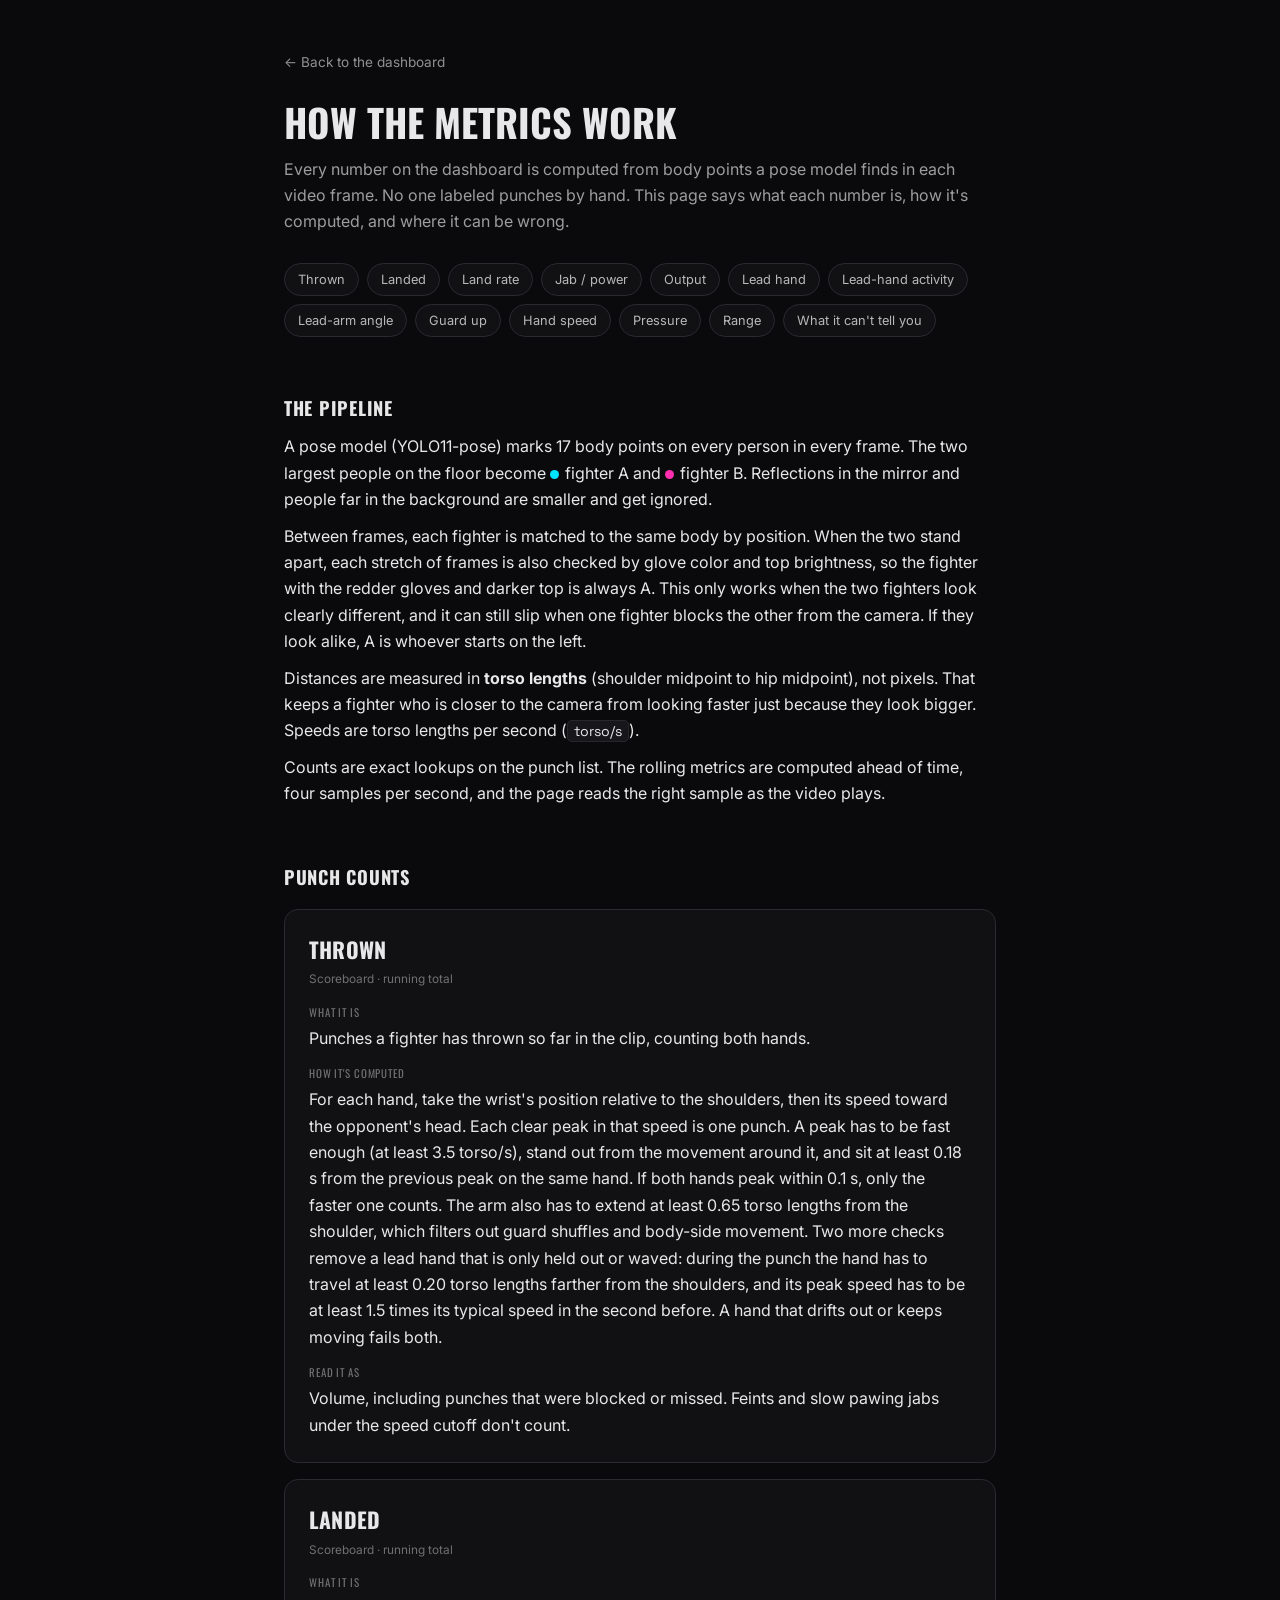
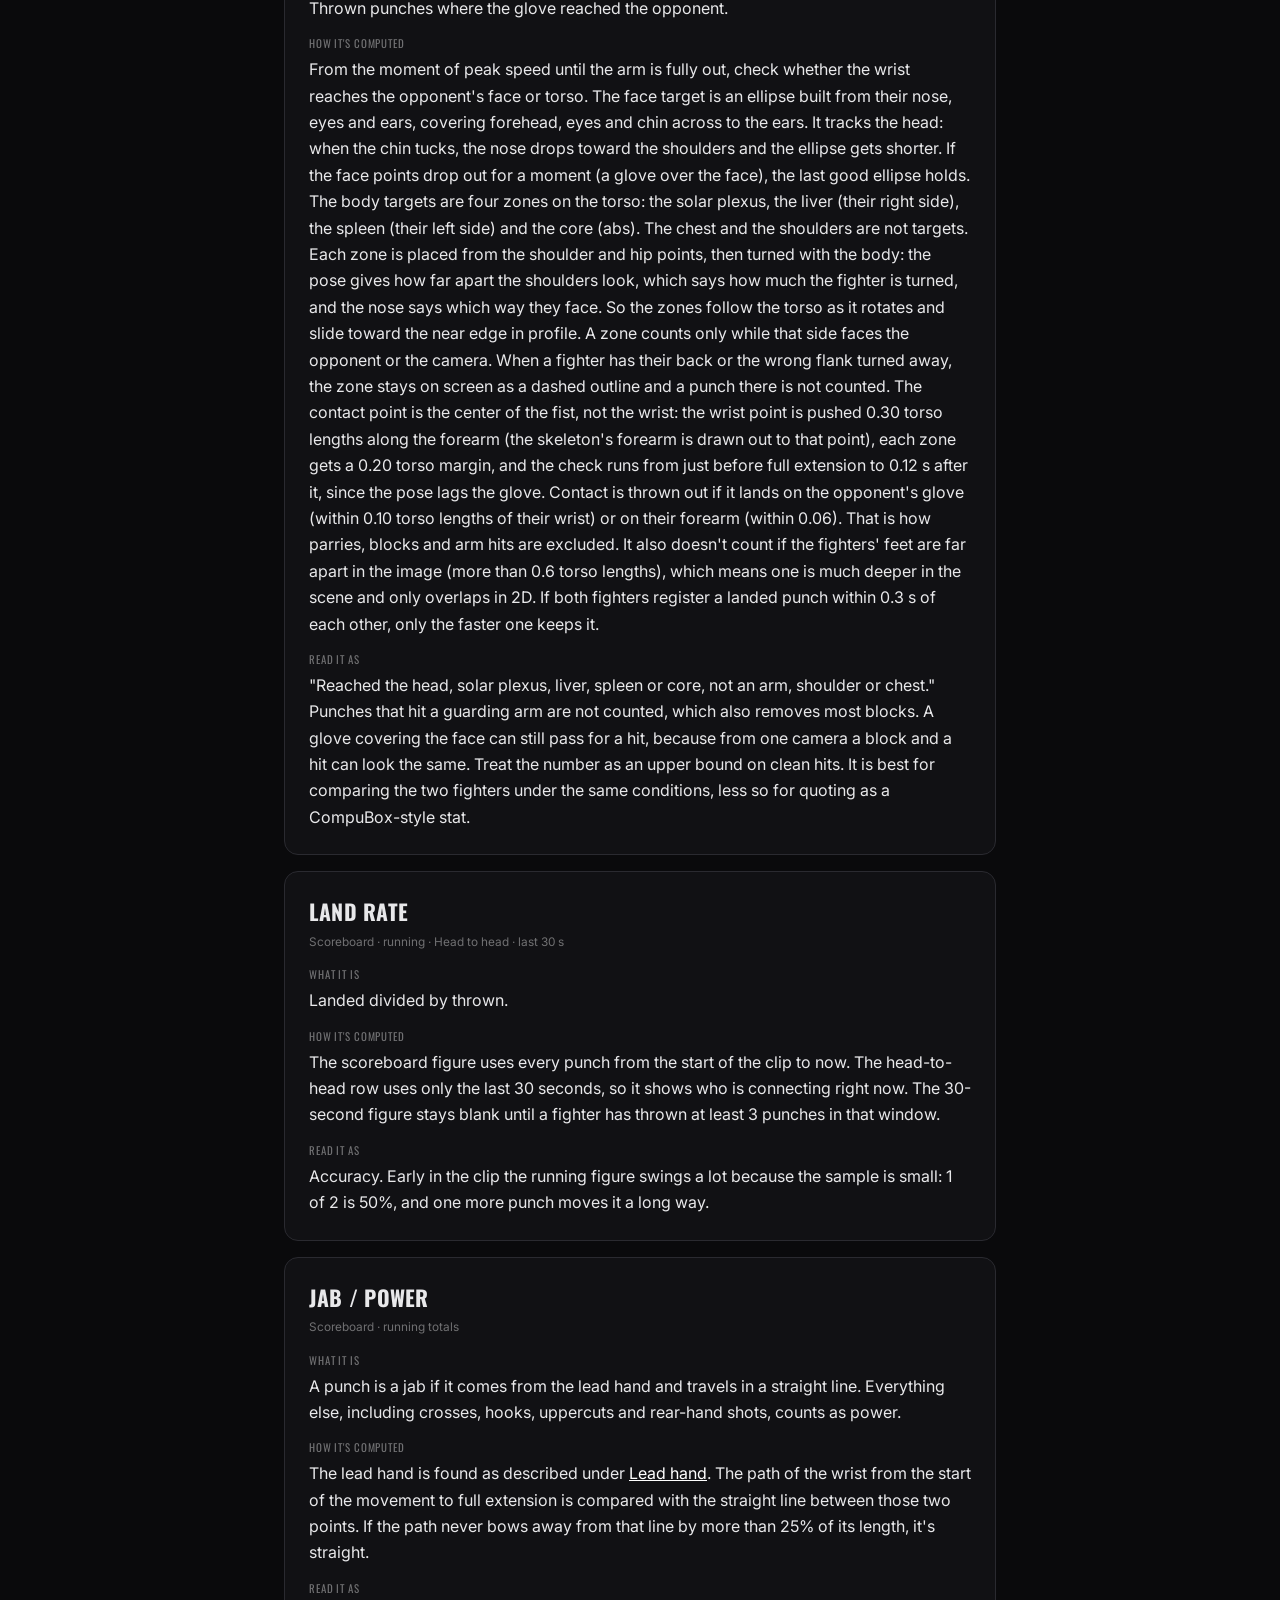
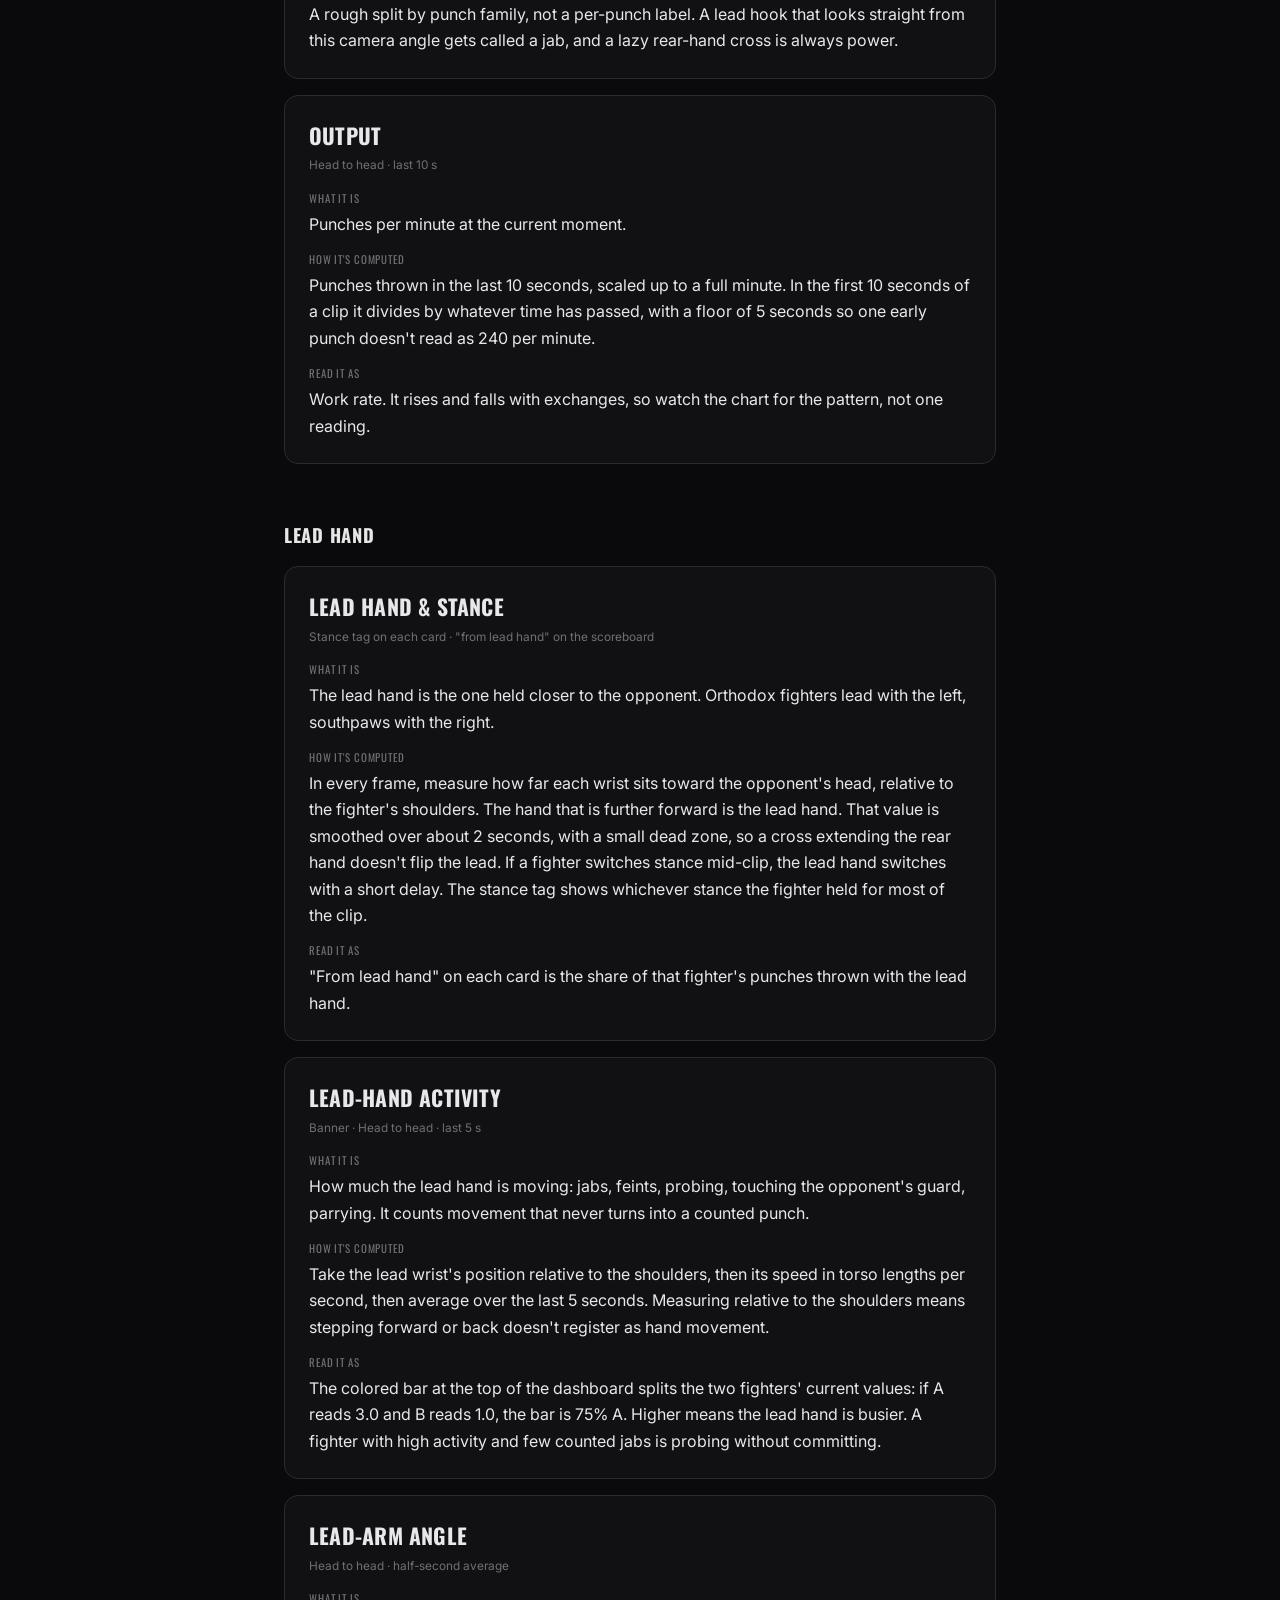
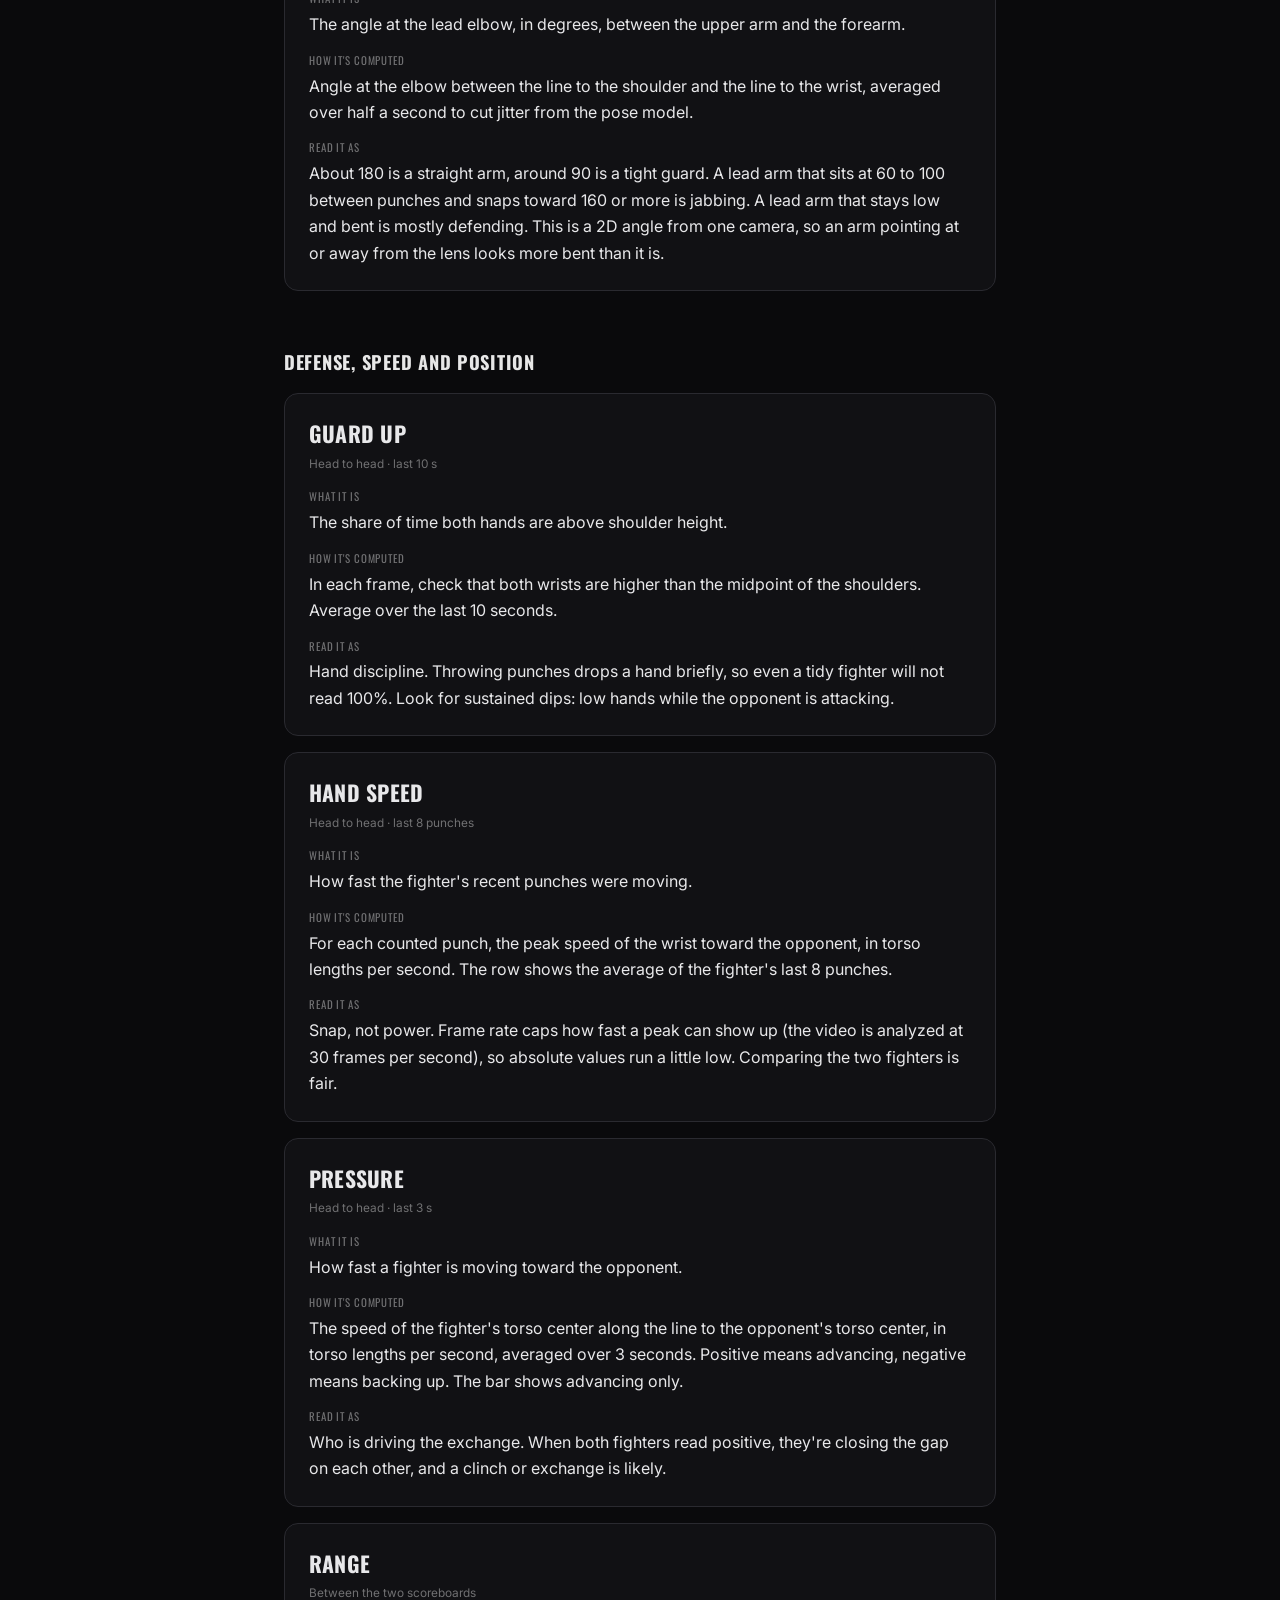
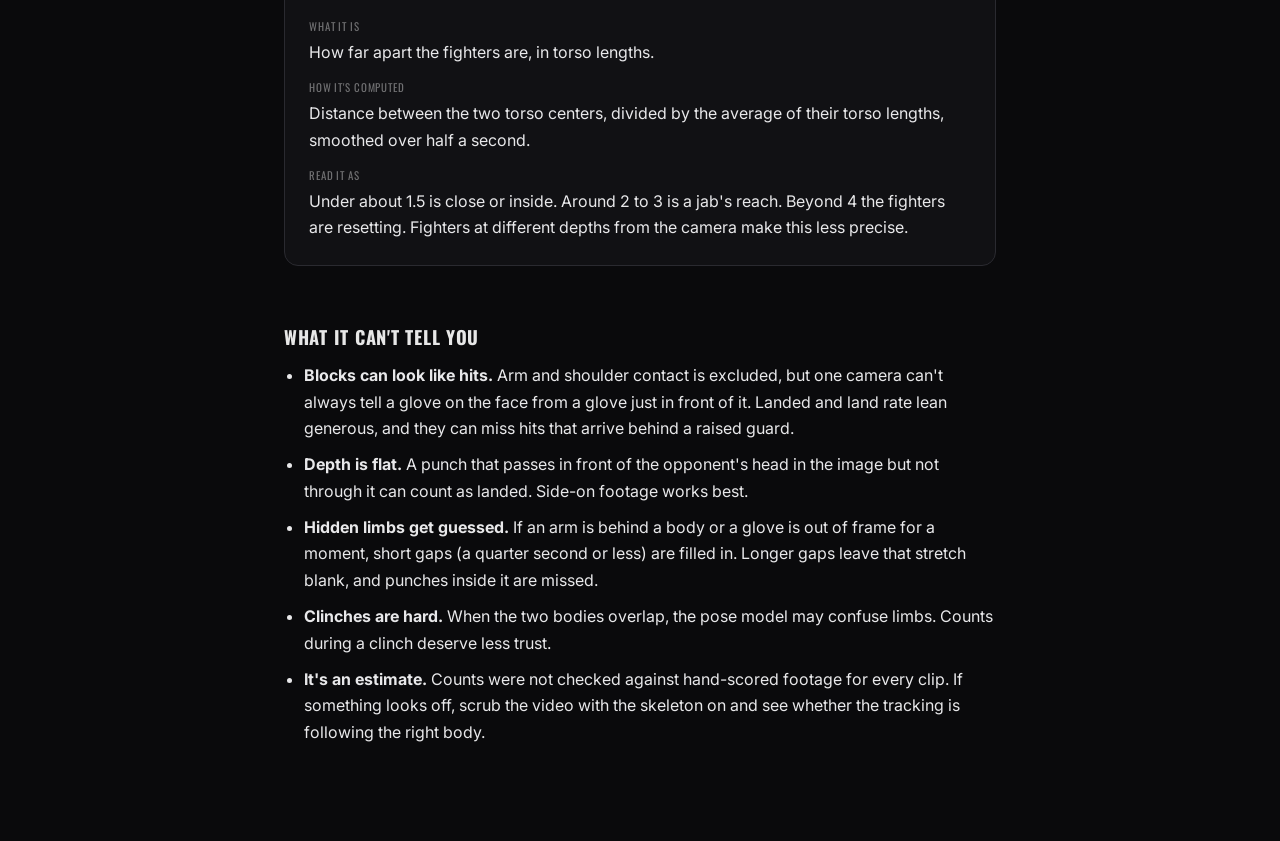
==== commit 30e3fb24: "Revert silhouette outline: back to zones plus torso box; regenerate clips (R5 default) Co-Authored-B" ====
--- a/web-demo/metrics.html
+++ b/web-demo/metrics.html
@@ -91,7 +91,7 @@
       <dt>What it is</dt>
       <dd>Thrown punches where the glove reached the opponent.</dd>
       <dt>How it's computed</dt>
-      <dd>From the moment of peak speed until the arm is fully out, check whether the wrist reaches the opponent's face or torso. The face target is an ellipse built from their nose, eyes and ears, covering forehead, eyes and chin across to the ears. It tracks the head: when the chin tucks, the nose drops toward the shoulders and the ellipse gets shorter. If the face points drop out for a moment (a glove over the face), the last good ellipse holds. Each target is sized to the fighter's own body. Pose points sit on the joints and understate a real body, more so for a bigger fighter, so a person-segmentation model measures each fighter's silhouette on a sample of frames where they face the camera, and the torso target is as wide as that silhouette at the hips, belly and shoulders. The outline drawn on each fighter is that shape, and it narrows as they turn side-on. The body targets are four zones on the torso: the solar plexus, the liver (their right side), the spleen (their left side) and the core (abs). The chest and the shoulders are not targets. Each zone is placed from the shoulder and hip points, then turned with the body: the pose gives how far apart the shoulders look, which says how much the fighter is turned, and the nose says which way they face. So the zones follow the torso as it rotates and slide toward the near edge in profile. A zone counts only while that side faces the opponent or the camera. When a fighter has their back or the wrong flank turned away, the zone stays on screen as a dashed outline and a punch there is not counted. The contact point is the center of the fist, not the wrist: the wrist point is pushed 0.30 torso lengths along the forearm (the skeleton's forearm is drawn out to that point), each zone gets a 0.20 torso margin, and the check runs from just before full extension to 0.12 s after it, since the pose lags the glove. Contact is thrown out if it lands on the opponent's glove (within 0.10 torso lengths of their wrist) or on their forearm (within 0.06). That is how parries, blocks and arm hits are excluded. It also doesn't count if the fighters' feet are far apart in the image (more than 0.6 torso lengths), which means one is much deeper in the scene and only overlaps in 2D. If both fighters register a landed punch within 0.3 s of each other, only the faster one keeps it.</dd>
+      <dd>From the moment of peak speed until the arm is fully out, check whether the wrist reaches the opponent's face or torso. The face target is an ellipse built from their nose, eyes and ears, covering forehead, eyes and chin across to the ears. It tracks the head: when the chin tucks, the nose drops toward the shoulders and the ellipse gets shorter. If the face points drop out for a moment (a glove over the face), the last good ellipse holds. The body targets are four zones on the torso: the solar plexus, the liver (their right side), the spleen (their left side) and the core (abs). The chest and the shoulders are not targets. Each zone is placed from the shoulder and hip points, then turned with the body: the pose gives how far apart the shoulders look, which says how much the fighter is turned, and the nose says which way they face. So the zones follow the torso as it rotates and slide toward the near edge in profile. A zone counts only while that side faces the opponent or the camera. When a fighter has their back or the wrong flank turned away, the zone stays on screen as a dashed outline and a punch there is not counted. The contact point is the center of the fist, not the wrist: the wrist point is pushed 0.30 torso lengths along the forearm (the skeleton's forearm is drawn out to that point), each zone gets a 0.20 torso margin, and the check runs from just before full extension to 0.12 s after it, since the pose lags the glove. Contact is thrown out if it lands on the opponent's glove (within 0.10 torso lengths of their wrist) or on their forearm (within 0.06). That is how parries, blocks and arm hits are excluded. It also doesn't count if the fighters' feet are far apart in the image (more than 0.6 torso lengths), which means one is much deeper in the scene and only overlaps in 2D. If both fighters register a landed punch within 0.3 s of each other, only the faster one keeps it.</dd>
       <dt>Read it as</dt>
       <dd>"Reached the head, solar plexus, liver, spleen or core, not an arm, shoulder or chest." Punches that hit a guarding arm are not counted, which also removes most blocks. A glove covering the face can still pass for a hit, because from one camera a block and a hit can look the same. Treat the number as an upper bound on clean hits. It is best for comparing the two fighters under the same conditions, less so for quoting as a CompuBox-style stat.</dd>
     </dl>
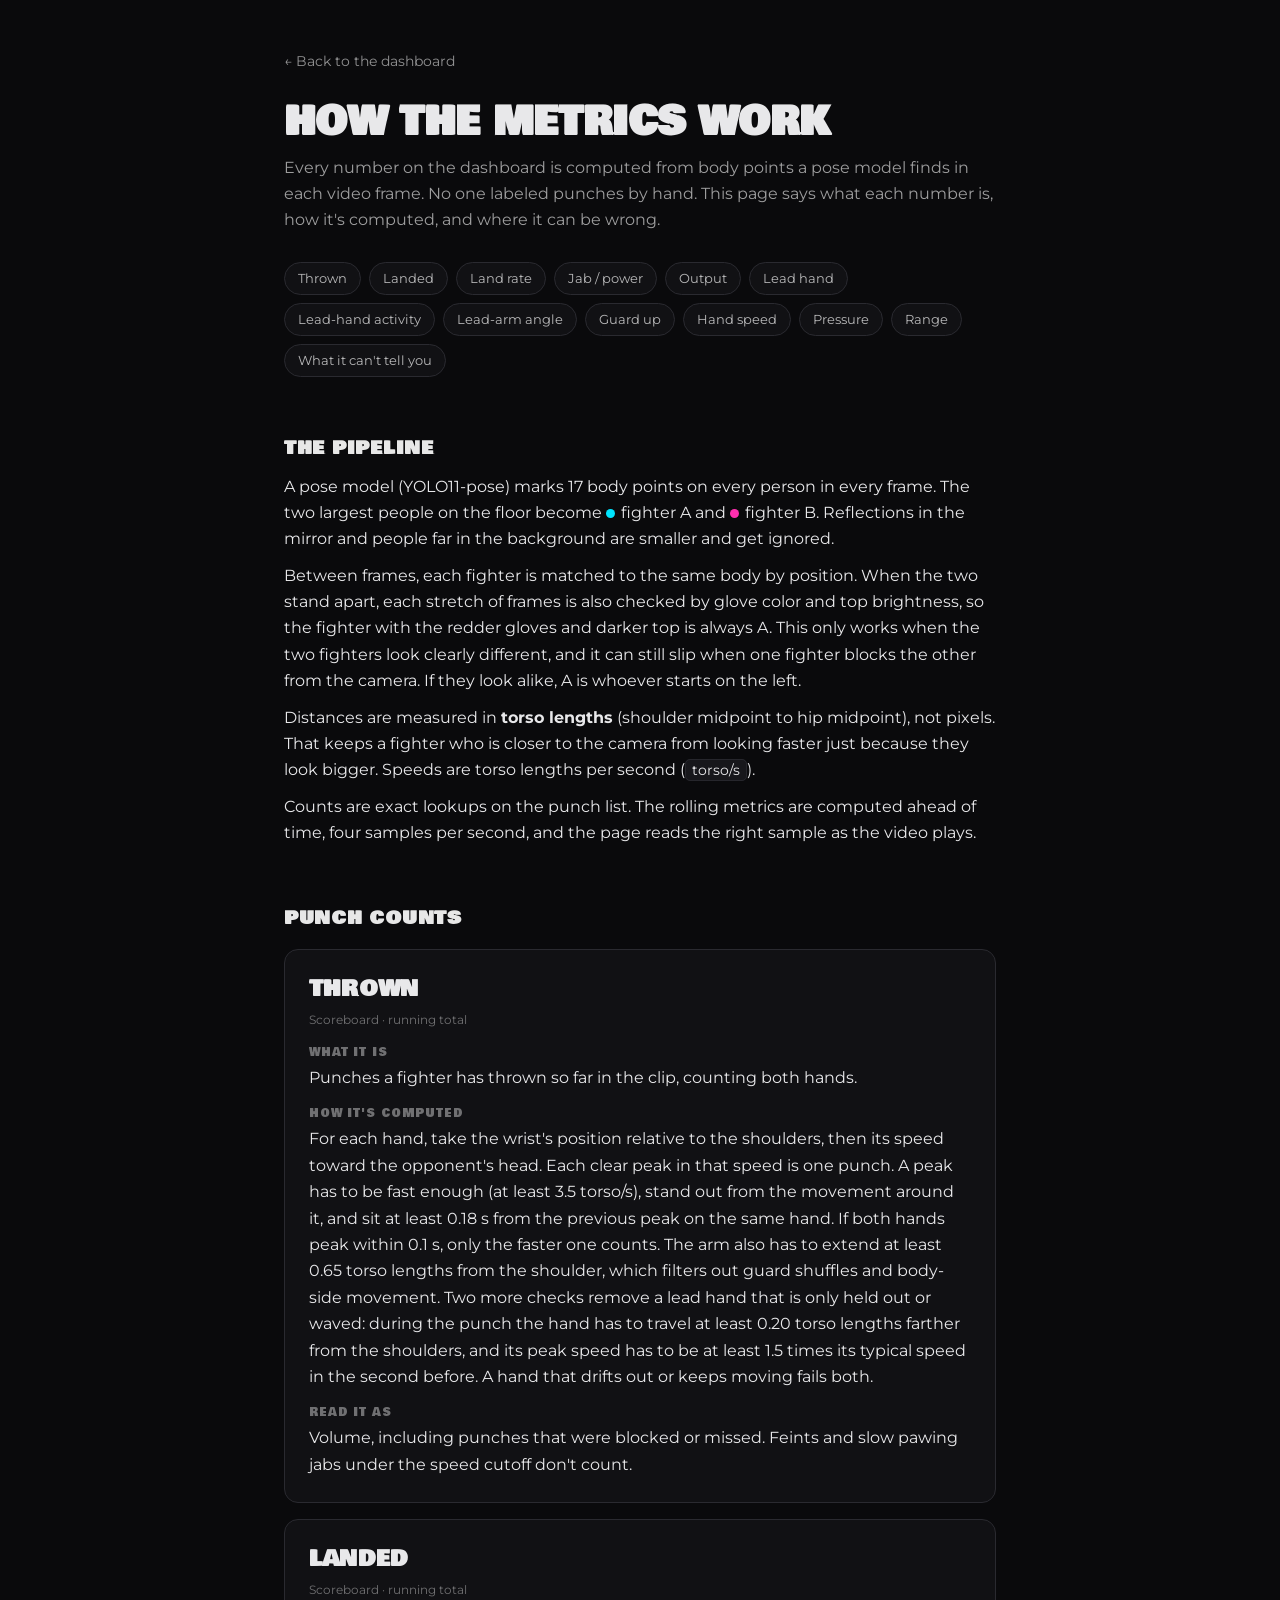
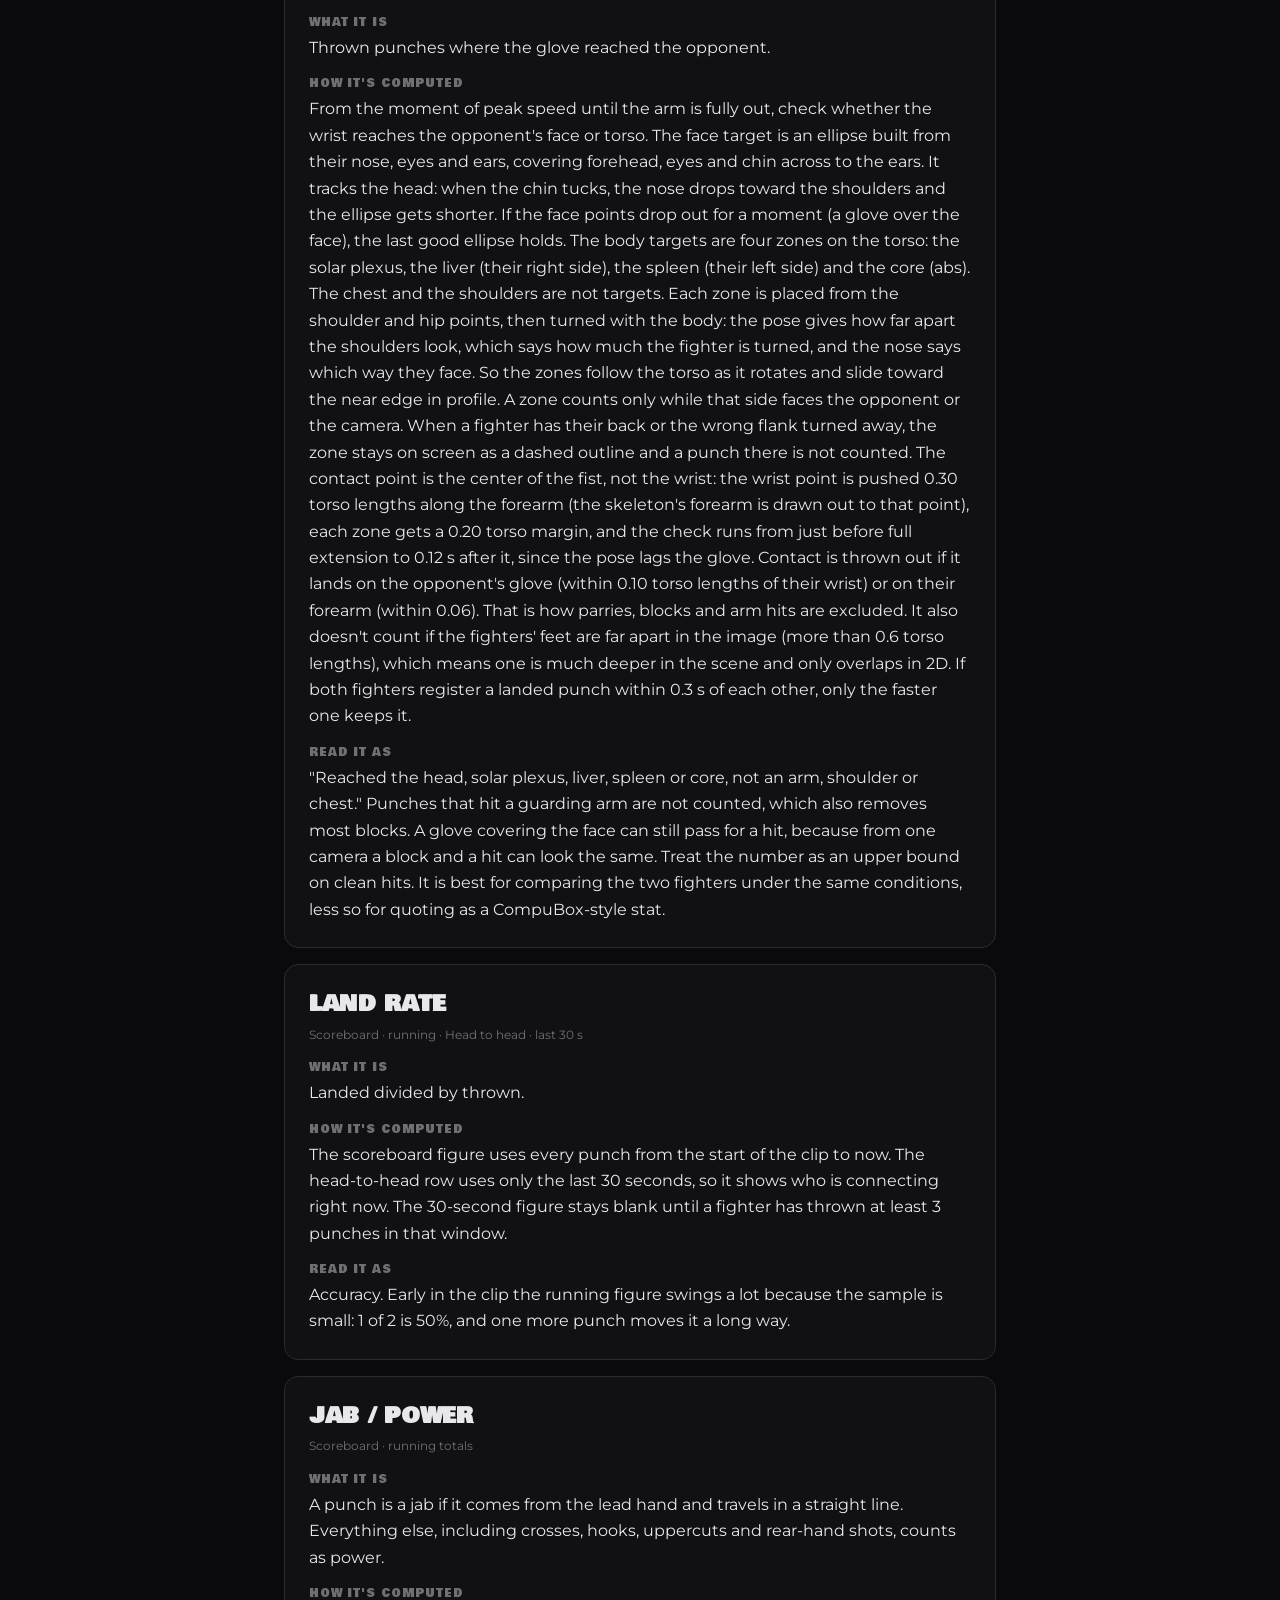
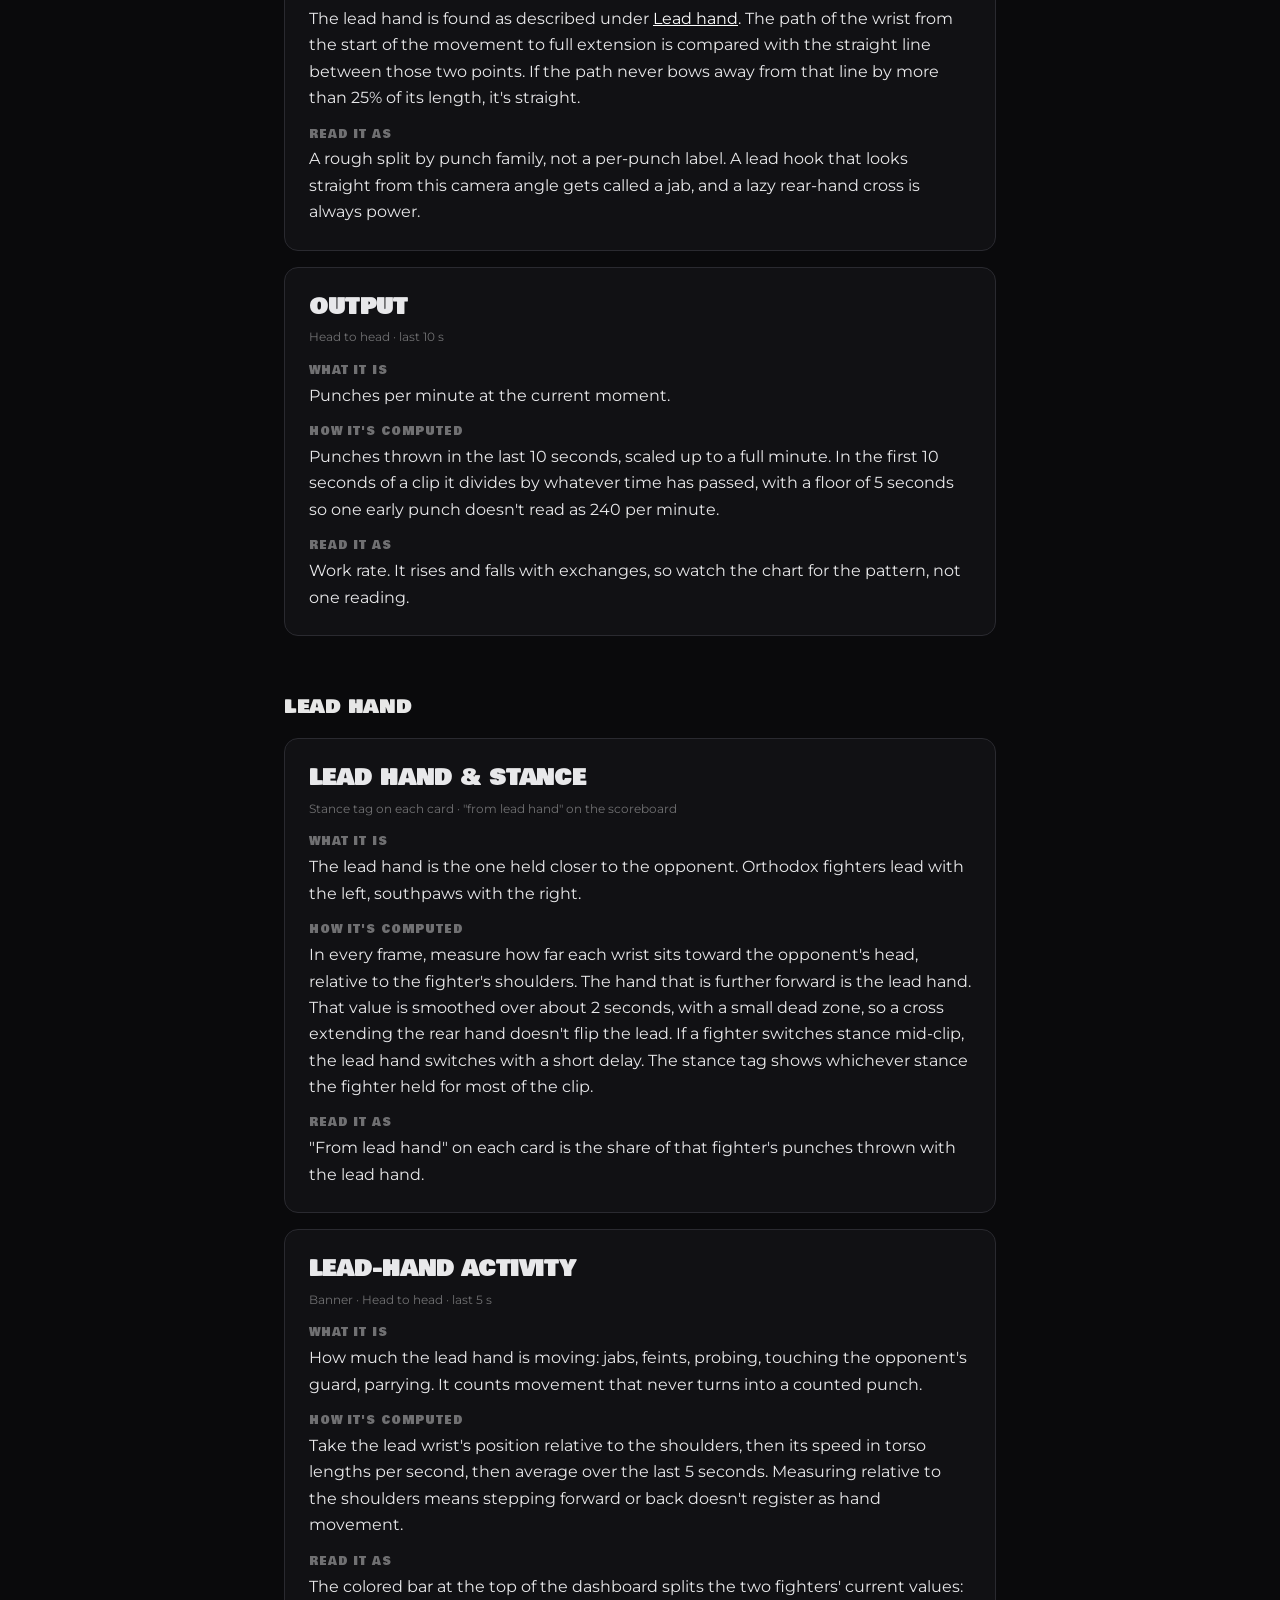
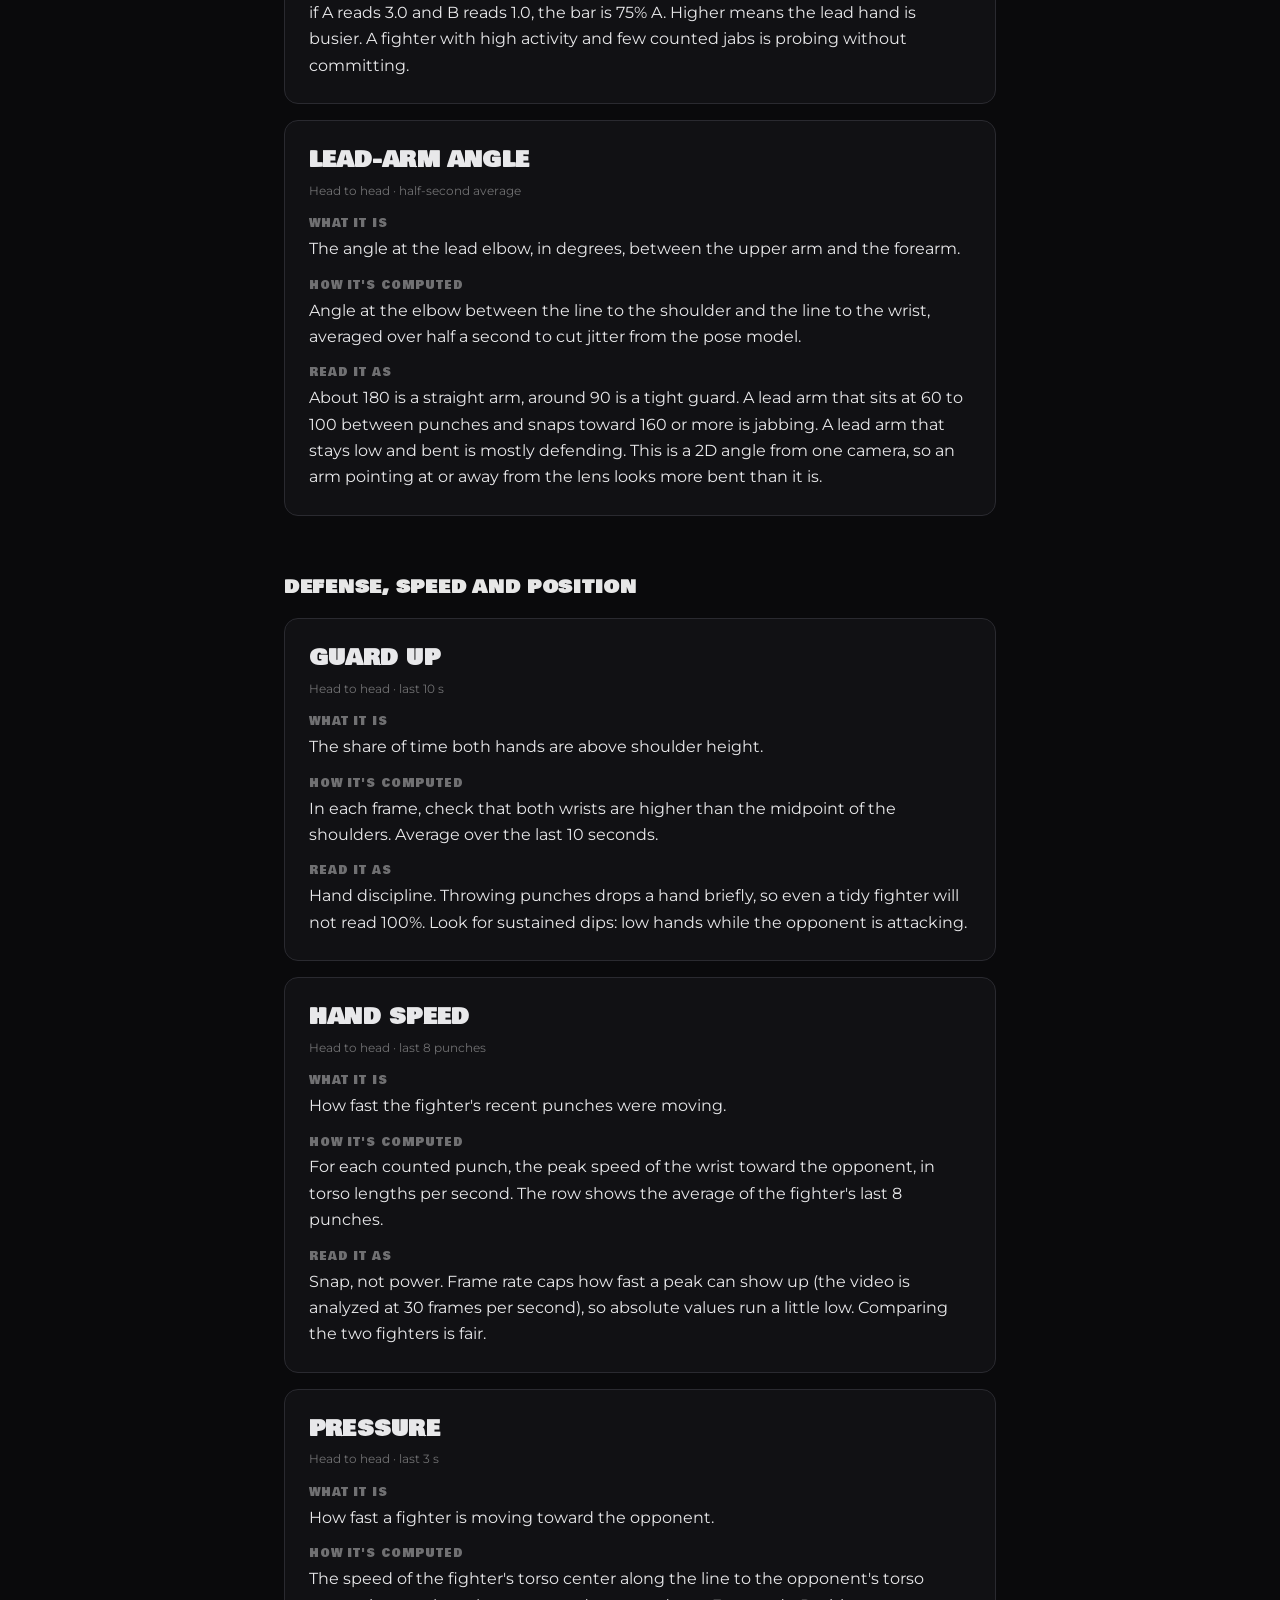
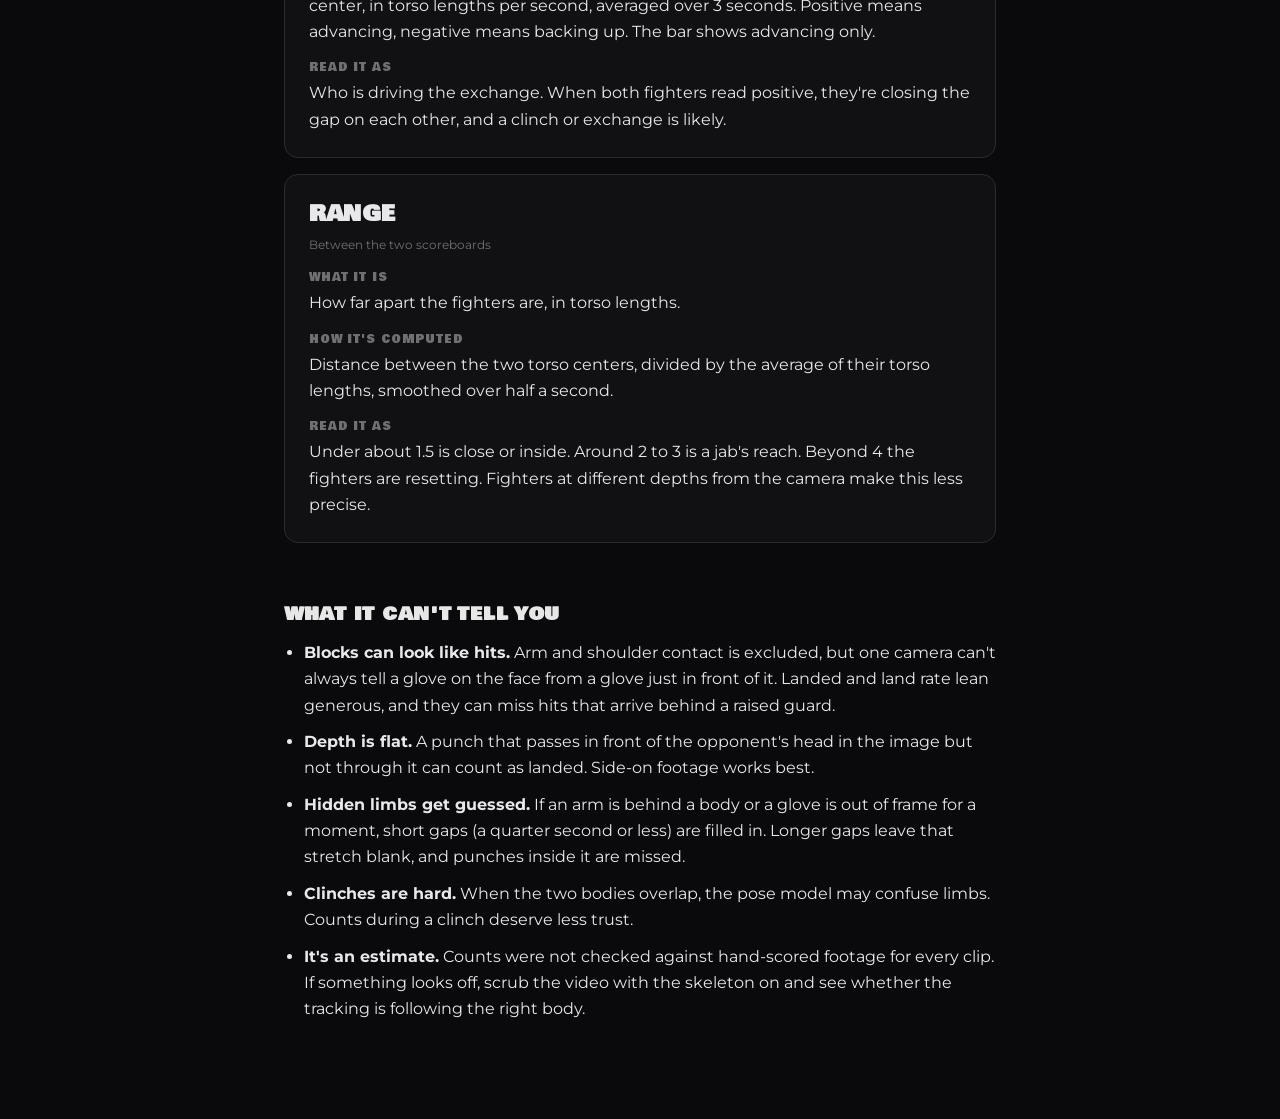
==== commit a94d972f: "Fonts: Bowlby One headings, Montserrat body (GTA VI style) Co-Authored-By: Claude Sonnet 5.5 <norepl" ====
--- a/web-demo/metrics.html
+++ b/web-demo/metrics.html
@@ -10,28 +10,28 @@
 <link rel="apple-touch-icon" href="assets/apple-touch-icon.png" />
 <link rel="preconnect" href="https://fonts.googleapis.com">
 <link rel="preconnect" href="https://fonts.gstatic.com" crossorigin>
-<link href="https://fonts.googleapis.com/css2?family=Oswald:wght@500;700&family=Inter:wght@400;500;600&family=Space+Grotesk:wght@600;700&display=swap" rel="stylesheet">
+<link href="https://fonts.googleapis.com/css2?family=Bowlby+One&family=Montserrat:wght@500;600;700;800&display=swap" rel="stylesheet">
 <style>
   * { box-sizing: border-box; margin: 0; padding: 0; }
   html { scroll-behavior: smooth; }
-  body { background: #0a0a0c; color: #e8e8ea; font-family: 'Inter', -apple-system, sans-serif; line-height: 1.65; }
+  body { background: #0a0a0c; color: #e8e8ea; font-family: 'Montserrat', -apple-system, sans-serif; line-height: 1.65; }
   .wrap { width: min(760px, 100%); margin: 0 auto; padding: 48px 24px 96px; }
   .back { display: inline-block; color: rgba(255,255,255,0.55); font-size: 0.85rem; text-decoration: none; margin-bottom: 28px; }
   .back:hover { color: #fff; }
-  h1 { font-family: 'Oswald', sans-serif; font-size: 2.4rem; font-weight: 700; text-transform: uppercase; line-height: 1.1; }
+  h1 { font-family: 'Bowlby One', 'Montserrat', sans-serif; font-size: 2.4rem; font-weight: 700; text-transform: uppercase; line-height: 1.1; }
   .lede { color: rgba(255,255,255,0.6); margin-top: 12px; font-size: 1rem; }
-  h2 { font-family: 'Oswald', sans-serif; font-size: 1.15rem; font-weight: 700; text-transform: uppercase; letter-spacing: 0.04em; margin: 56px 0 6px; color: rgba(255,255,255,0.9); }
-  h3 { font-family: 'Oswald', sans-serif; font-size: 1.35rem; font-weight: 700; text-transform: uppercase; letter-spacing: 0.01em; }
+  h2 { font-family: 'Bowlby One', 'Montserrat', sans-serif; font-size: 1.15rem; font-weight: 700; text-transform: uppercase; letter-spacing: 0.04em; margin: 56px 0 6px; color: rgba(255,255,255,0.9); }
+  h3 { font-family: 'Bowlby One', 'Montserrat', sans-serif; font-size: 1.35rem; font-weight: 700; text-transform: uppercase; letter-spacing: 0.01em; }
   p { margin-top: 10px; }
   p.sub { color: rgba(255,255,255,0.55); font-size: 0.92rem; }
-  code { font-family: 'Space Grotesk', monospace; font-size: 0.88em; background: #17171b; border: 1px solid #26262c; border-radius: 5px; padding: 1px 6px; }
+  code { font-family: 'Montserrat', sans-serif; font-size: 0.88em; background: #17171b; border: 1px solid #26262c; border-radius: 5px; padding: 1px 6px; }
   .toc { display: flex; flex-wrap: wrap; gap: 8px; margin-top: 28px; }
   .toc a { color: rgba(255,255,255,0.7); font-size: 0.8rem; text-decoration: none; border: 1px solid #2a2a30; border-radius: 999px; padding: 5px 13px; background: #111114; }
   .toc a:hover { border-color: rgba(255,255,255,0.45); color: #fff; }
   .metric { background: #111114; border: 1px solid #2a2a30; border-radius: 14px; padding: 22px 24px 24px; margin-top: 16px; scroll-margin-top: 20px; }
   .metric .where { font-size: 0.74rem; color: rgba(255,255,255,0.4); margin-top: 3px; }
   dl { margin-top: 14px; }
-  dt { font-family: 'Oswald', sans-serif; font-size: 0.68rem; text-transform: uppercase; letter-spacing: 0.08em; color: rgba(255,255,255,0.4); margin-top: 14px; }
+  dt { font-family: 'Bowlby One', 'Montserrat', sans-serif; font-size: 0.68rem; text-transform: uppercase; letter-spacing: 0.08em; color: rgba(255,255,255,0.4); margin-top: 14px; }
   dd { margin-top: 3px; }
   ul { margin: 8px 0 0 20px; }
   li { margin-top: 4px; }
